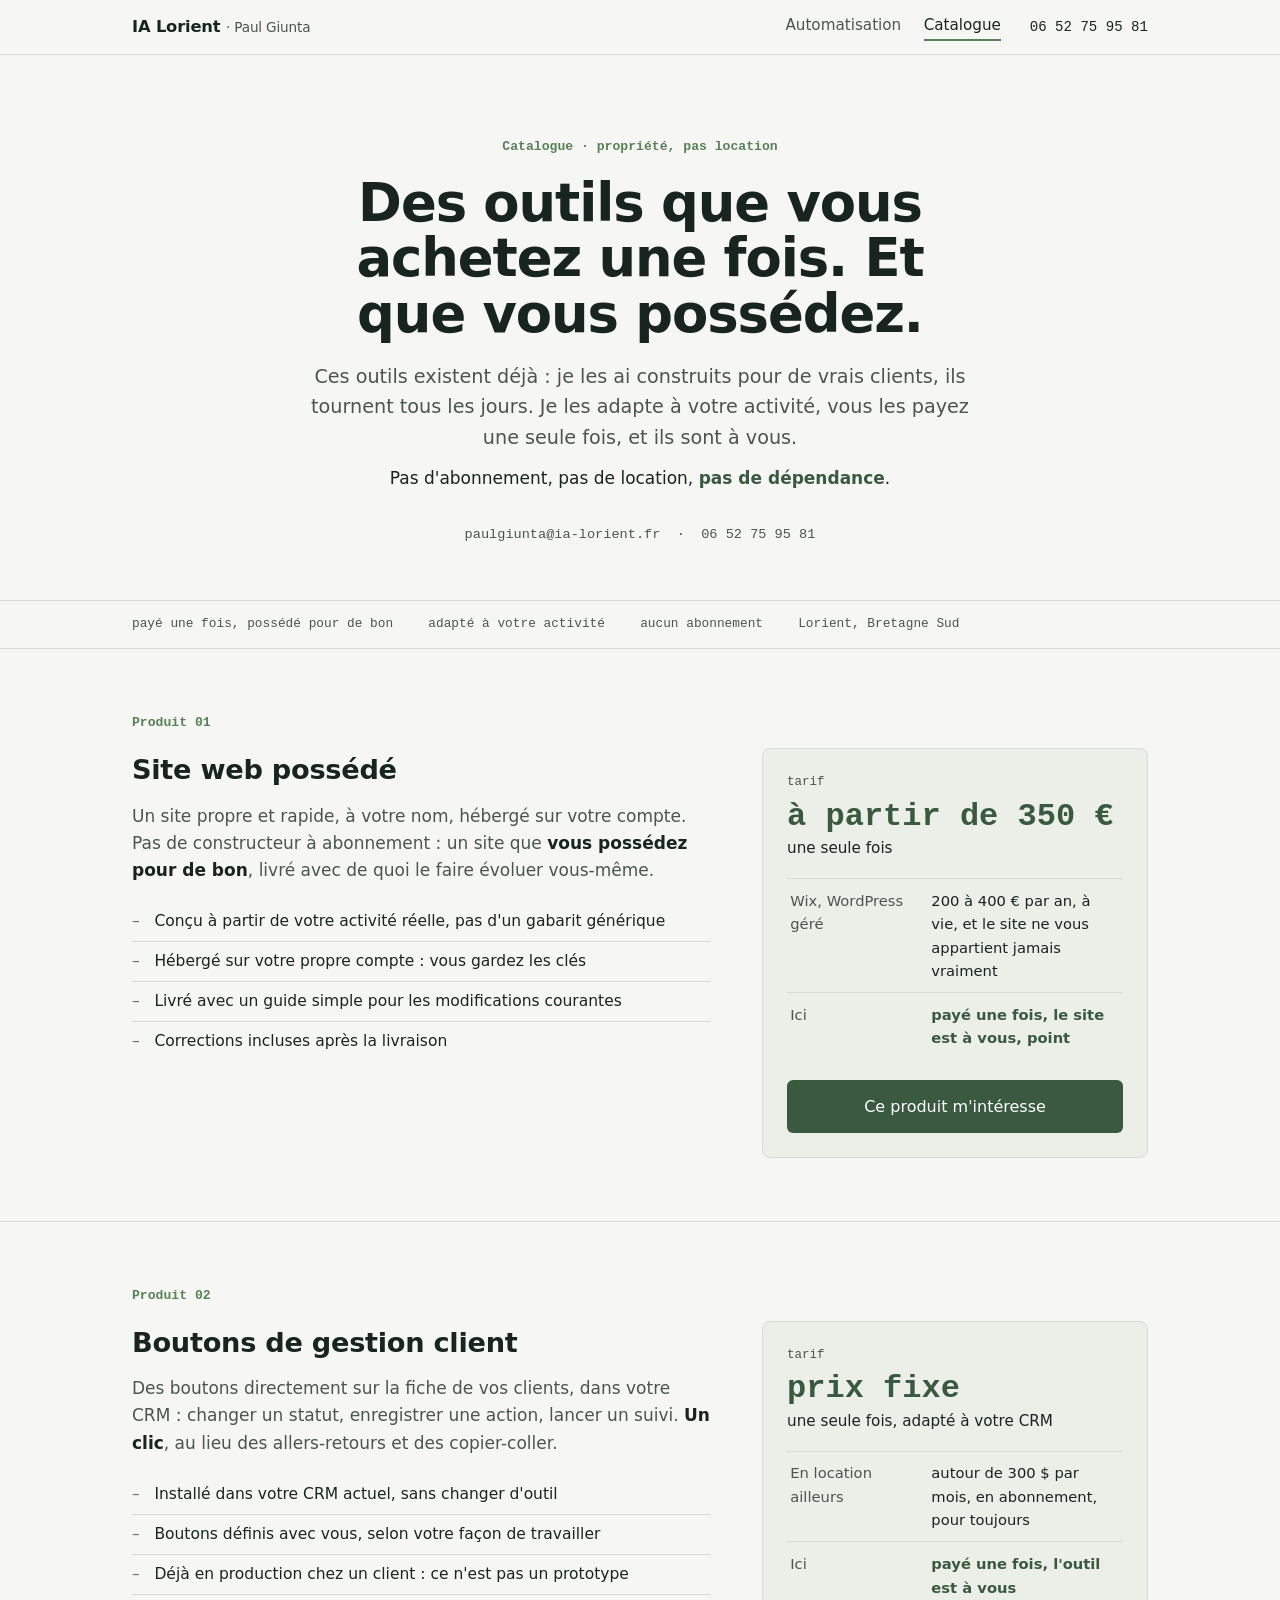
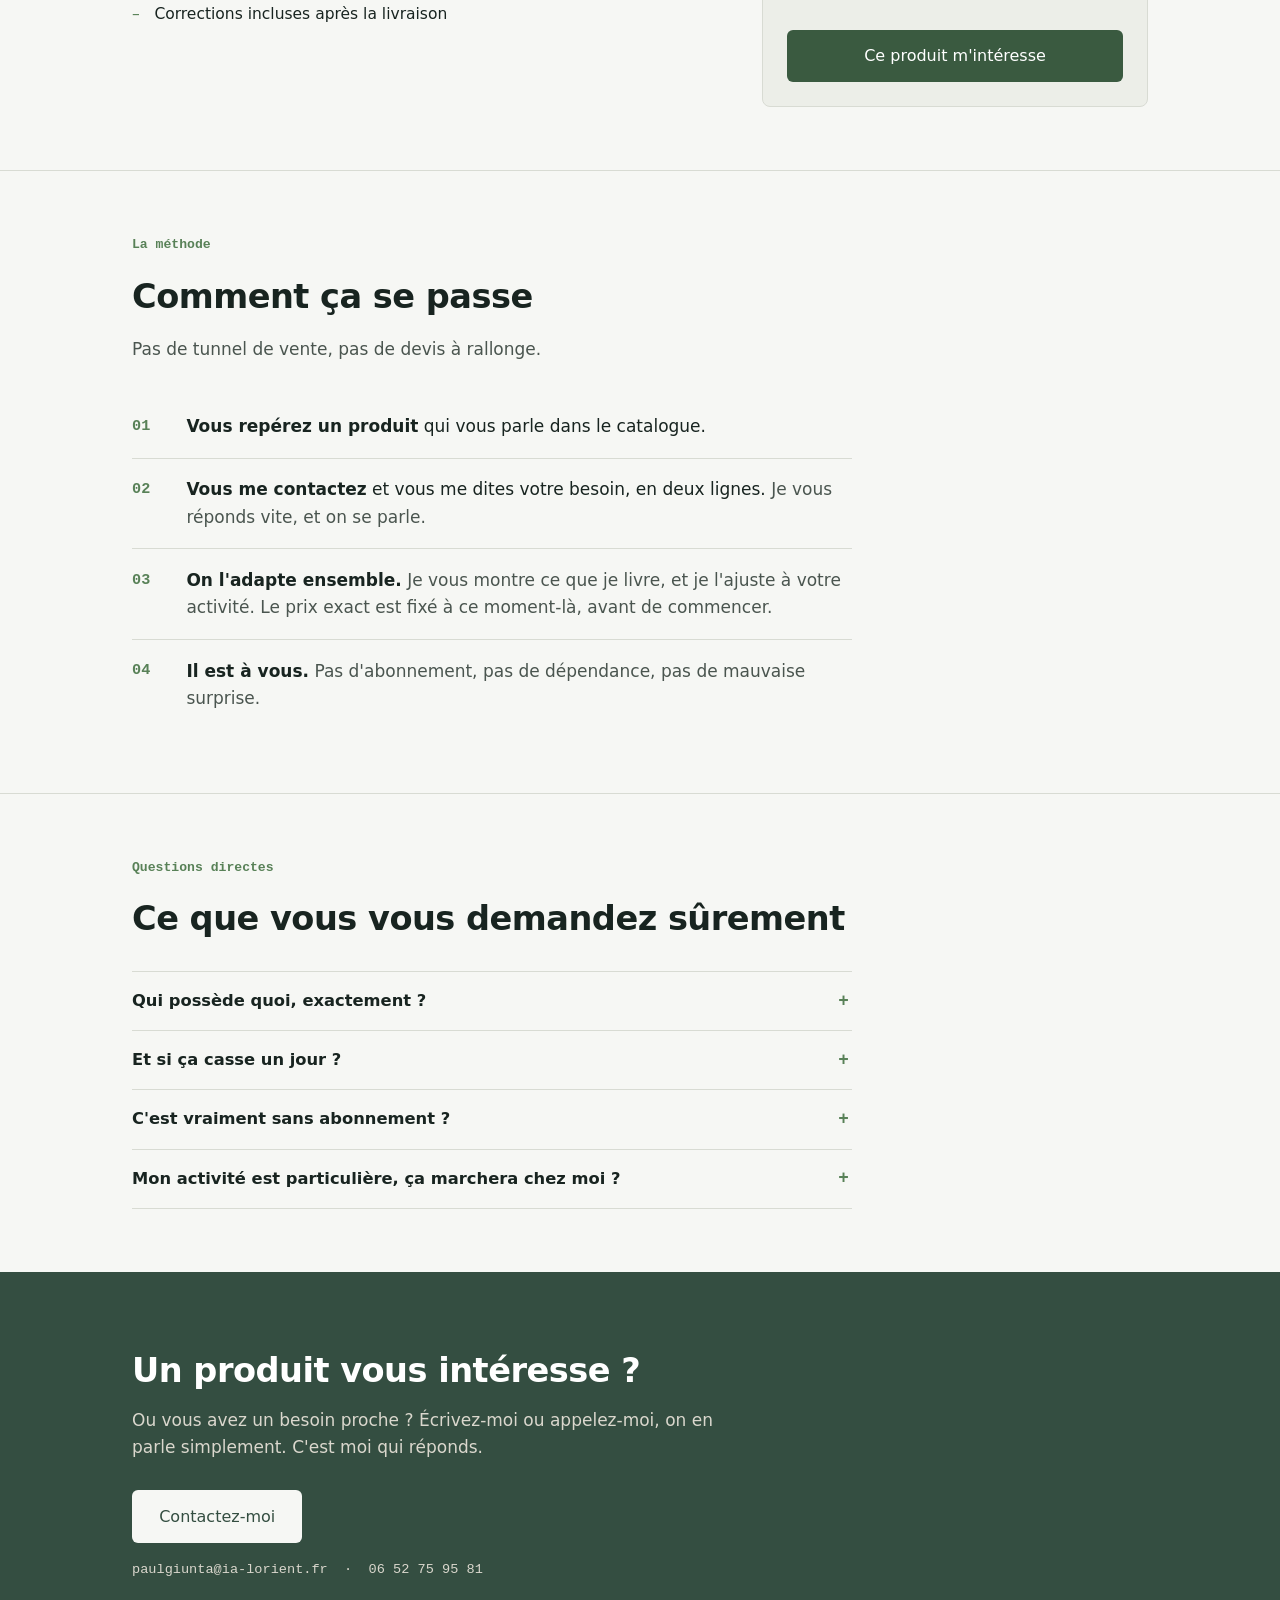
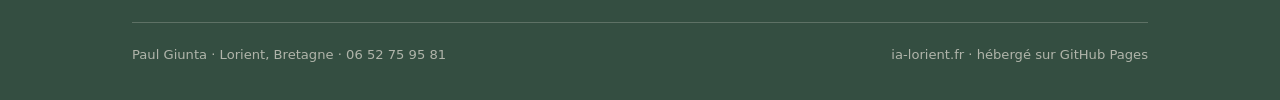
==== catalogue.html @ 6e147544 "SEO/AEO: schema FAQPage (2 pages) + Produits+prix (catalogue) + llms.txt refait (catalogue, cas clie" ====
<!DOCTYPE html>
<html lang="fr">
<head>
    <meta charset="UTF-8">
    <meta name="viewport" content="width=device-width, initial-scale=1.0">
    <title>Catalogue - IA Lorient | Des outils que vous possédez, sans abonnement</title>
    <meta name="description" content="Des outils déjà construits, que j'adapte à votre activité et que vous achetez une seule fois. Site web, boutons de gestion client. Aucun abonnement.">
    <link rel="canonical" href="https://ia-lorient.fr/catalogue.html">
    <meta property="og:title" content="Le catalogue : des outils que vous achetez une fois, et que vous possédez.">
    <meta property="og:description" content="Les logiciels qu'on vous loue au mois, je vous les vends en propriété. Construits, adaptés à votre activité, à vous pour de bon.">
    <meta property="og:type" content="website">
    <meta property="og:url" content="https://ia-lorient.fr/catalogue.html">
    <meta property="og:image" content="https://ia-lorient.fr/2_site_bg.png">
    <meta property="og:locale" content="fr_FR">
    <meta name="color-scheme" content="light">
    <meta name="darkreader-lock">
    <link rel="stylesheet" href="fonts/fonts.css">
    <style>
        :root {
            --paper: #f6f7f4;
            --panel: #eceee8;
            --ink: #182420;
            --muted: #4a554f;
            --line: #d8dbd3;
            --fern: #588157;
            --hunter: #3a5a40;
            --pine: #344e41;
            --paper-on-dark: #dad7cd;
        }
        * { margin: 0; padding: 0; box-sizing: border-box; }
        html { scroll-behavior: smooth; }
        body {
            font-family: 'Schibsted Grotesk', system-ui, sans-serif;
            background: var(--paper);
            color: var(--ink);
            line-height: 1.6;
            font-size: 17px;
        }
        a { color: var(--fern); text-underline-offset: 3px; }
        a:focus-visible, button:focus-visible, summary:focus-visible { outline: 2px solid var(--fern); outline-offset: 3px; }
        .mono { font-family: 'IBM Plex Mono', monospace; }
        .wrap { max-width: 1080px; margin: 0 auto; padding: 0 clamp(1.2rem, 4vw, 2rem); }

        /* ── Header ─────────────────────────── */
        header {
            position: sticky; top: 0; z-index: 100;
            background: rgba(246,247,244,0.92); backdrop-filter: blur(8px);
            border-bottom: 1px solid var(--line);
        }
        .head-in {
            max-width: 1080px; margin: 0 auto; padding: 0.8rem clamp(1.2rem, 4vw, 2rem);
            display: flex; align-items: center; justify-content: space-between; gap: 1rem; flex-wrap: wrap;
        }
        .brand { font-weight: 700; color: var(--ink); text-decoration: none; font-size: 1.02rem; letter-spacing: -0.01em; }
        .brand small { font-weight: 400; color: var(--muted); }
        .head-right { display: flex; align-items: center; gap: clamp(0.9rem, 2.5vw, 1.8rem); }
        .head-right nav { display: flex; gap: clamp(0.9rem, 2vw, 1.4rem); }
        .head-right nav a { color: var(--muted); text-decoration: none; font-size: 0.95rem; font-weight: 500; }
        .head-right nav a:hover { color: var(--ink); }
        .head-right nav a.active { color: var(--ink); border-bottom: 2px solid var(--fern); padding-bottom: 2px; }
        .head-tel { font-family: 'IBM Plex Mono', monospace; font-size: 0.88rem; color: var(--ink); text-decoration: none; }
        .head-tel:hover { color: var(--hunter); }
        @media (max-width: 640px) { .head-tel { display: none; } }

        /* ── Hero ───────────────────────────── */
        .hero { padding: clamp(3.5rem, 9vh, 6rem) 0 clamp(2.5rem, 6vh, 4rem); text-align: center; }
        .hero h1 { margin-left: auto; margin-right: auto; }
        .hero p.lead, .hero p.strong { margin-left: auto; margin-right: auto; }
        .kicker { font-family: 'IBM Plex Mono', monospace; font-size: 0.82rem; color: var(--fern); font-weight: 600; margin-bottom: 1.1rem; }
        h1 {
            font-size: clamp(2rem, 4.6vw, 3.3rem); font-weight: 700; line-height: 1.06;
            letter-spacing: -0.02em; max-width: 21ch; text-wrap: balance; margin-bottom: 1.2rem;
        }
        .hero p.lead { font-size: clamp(1.02rem, 1.6vw, 1.2rem); color: var(--muted); max-width: 56ch; margin-bottom: 0.7rem; }
        .hero p.strong { font-weight: 500; color: var(--ink); max-width: 56ch; margin-bottom: 2rem; }
        .hero p.strong b { color: var(--hunter); }

        .btn {
            display: inline-block; background: var(--hunter); color: #fff;
            padding: 0.85rem 1.7rem; border-radius: 6px; text-decoration: none;
            font-weight: 500; font-size: 1rem; transition: background 0.3s;
        }
        .btn:hover { background: var(--fern); }
        .btn-light { background: var(--paper); color: var(--pine); }
        .btn-light:hover { background: #fff; }
        .contact-line { margin-top: 1rem; font-family: 'IBM Plex Mono', monospace; font-size: 0.85rem; color: var(--muted); }
        .contact-line a { color: var(--muted); text-decoration: none; }
        .contact-line a:hover { color: var(--ink); }

        /* ── Ligne repères ──────────────────── */
        .marks { border-top: 1px solid var(--line); border-bottom: 1px solid var(--line); }
        .marks-in {
            max-width: 1080px; margin: 0 auto; padding: 0.85rem clamp(1.2rem, 4vw, 2rem);
            display: flex; flex-wrap: wrap; gap: 0.4rem 2.2rem;
            font-family: 'IBM Plex Mono', monospace; font-size: 0.8rem; color: var(--muted);
        }

        /* ── Sections produit ───────────────── */
        section { padding: clamp(2.8rem, 7vh, 4.5rem) 0; }
        section + section { border-top: 1px solid var(--line); }
        .sec-label { font-family: 'IBM Plex Mono', monospace; font-size: 0.82rem; color: var(--fern); font-weight: 600; margin-bottom: 0.9rem; }
        h2 { font-size: clamp(1.5rem, 3vw, 2.1rem); font-weight: 700; letter-spacing: -0.015em; margin-bottom: 0.8rem; text-wrap: balance; }
        .sec-lead { color: var(--muted); max-width: 60ch; margin-bottom: 2rem; }

        .prod { display: grid; grid-template-columns: minmax(0, 3fr) minmax(0, 2fr); gap: clamp(1.5rem, 4vw, 3.5rem); align-items: start; }
        @media (max-width: 780px) { .prod { grid-template-columns: 1fr; } }
        .prod h3 { font-size: clamp(1.3rem, 2.4vw, 1.7rem); font-weight: 700; letter-spacing: -0.01em; margin-bottom: 0.7rem; }
        .prod .desc { color: var(--muted); margin-bottom: 1.1rem; max-width: 58ch; }
        .prod .desc b { color: var(--ink); font-weight: 600; }
        .prod ul.incl { list-style: none; margin: 0 0 1.6rem; }
        .prod ul.incl li { padding: 0.45rem 0 0.45rem 1.4rem; position: relative; color: var(--ink); font-size: 0.97rem; border-top: 1px solid var(--line); }
        .prod ul.incl li:first-child { border-top: 0; }
        .prod ul.incl li::before { content: "–"; position: absolute; left: 0; color: var(--fern); }

        .pricebox { background: var(--panel); border: 1px solid var(--line); border-radius: 8px; padding: 1.5rem; }
        .pricebox .plabel { font-family: 'IBM Plex Mono', monospace; font-size: 0.78rem; color: var(--muted); margin-bottom: 0.3rem; }
        .pricebox .price { font-family: 'IBM Plex Mono', monospace; font-size: clamp(1.5rem, 3vw, 2rem); font-weight: 600; color: var(--hunter); line-height: 1.2; }
        .pricebox .ponce { font-size: 0.95rem; color: var(--ink); font-weight: 500; margin-bottom: 1.1rem; }
        table.compare { width: 100%; border-collapse: collapse; font-size: 0.92rem; margin-bottom: 1.3rem; }
        table.compare td { padding: 0.6rem 0.2rem; border-top: 1px solid var(--line); vertical-align: top; }
        table.compare td:first-child { color: var(--muted); width: 42%; padding-right: 0.8rem; }
        table.compare td:last-child { color: var(--ink); }
        table.compare tr.win td:last-child { font-weight: 600; color: var(--hunter); }
        .pricebox .btn { width: 100%; text-align: center; }

        /* ── Étapes ─────────────────────────── */
        ol.steps { list-style: none; counter-reset: st; max-width: 720px; }
        ol.steps li { counter-increment: st; padding: 1.1rem 0 1.1rem 3.4rem; position: relative; border-top: 1px solid var(--line); }
        ol.steps li:first-child { border-top: 0; }
        ol.steps li::before {
            content: "0" counter(st); position: absolute; left: 0; top: 1.15rem;
            font-family: 'IBM Plex Mono', monospace; font-size: 0.95rem; font-weight: 600; color: var(--fern);
        }
        ol.steps li b { font-weight: 600; }
        ol.steps li span { color: var(--muted); }

        /* ── FAQ ────────────────────────────── */
        .faq { max-width: 720px; }
        details { border-top: 1px solid var(--line); }
        details:last-child { border-bottom: 1px solid var(--line); }
        summary { cursor: pointer; padding: 1rem 0; font-weight: 600; font-size: 1.02rem; list-style: none; position: relative; padding-right: 2rem; }
        summary::-webkit-details-marker { display: none; }
        summary::after { content: "+"; position: absolute; right: 0.2rem; top: 0.9rem; font-family: 'IBM Plex Mono', monospace; color: var(--fern); font-size: 1.1rem; }
        details[open] summary::after { content: "–"; }
        details .a { padding: 0 0 1.2rem; color: var(--muted); max-width: 62ch; }

        /* ── Bloc final sombre ──────────────── */
        .final { background: var(--pine); color: var(--paper-on-dark); }
        .final-in { max-width: 1080px; margin: 0 auto; padding: clamp(3rem, 8vh, 5rem) clamp(1.2rem, 4vw, 2rem) 2.2rem; }
        .final h2 { color: #fff; margin-bottom: 0.6rem; }
        .final p { max-width: 56ch; margin-bottom: 1.8rem; color: var(--paper-on-dark); }
        .final .contact-line { color: var(--paper-on-dark); }
        .final .contact-line a { color: var(--paper-on-dark); }
        .final .contact-line a:hover { color: #fff; }
        .foot {
            border-top: 1px solid rgba(218,215,205,0.25); margin-top: 2.6rem; padding-top: 1.3rem;
            display: flex; justify-content: space-between; flex-wrap: wrap; gap: 0.5rem;
            font-size: 0.82rem; color: rgba(218,215,205,0.75);
        }
        .foot a { color: rgba(218,215,205,0.75); text-decoration: none; }
        .foot a:hover { color: #fff; }

        /* ── Modal contact ──────────────────── */
        .modal-overlay { position: fixed; inset: 0; background: rgba(24,36,32,0.55); backdrop-filter: blur(3px); display: none; align-items: center; justify-content: center; padding: 1.5rem; z-index: 500; }
        .modal-overlay.open { display: flex; }
        .modal { background: var(--paper); border: 1px solid var(--line); border-radius: 12px; max-width: 460px; width: 100%; padding: clamp(1.6rem, 4vw, 2.3rem); box-shadow: 0 24px 70px rgba(24,36,32,0.28); position: relative; }
        .modal h3 { font-size: 1.35rem; font-weight: 700; letter-spacing: -0.01em; margin-bottom: 0.6rem; padding-right: 1.5rem; }
        .modal .m-intro { color: var(--muted); font-size: 0.97rem; margin-bottom: 1.4rem; }
        .modal .contact-block { background: var(--panel); border: 1px solid var(--line); border-radius: 8px; padding: 0.4rem 1.1rem; margin-bottom: 1.2rem; }
        .modal .cb-row { display: flex; align-items: center; justify-content: space-between; gap: 0.8rem; padding: 0.85rem 0; }
        .modal .cb-row + .cb-row { border-top: 1px solid var(--line); }
        .modal .cb-label { font-family: 'IBM Plex Mono', monospace; font-size: 0.7rem; color: var(--muted); text-transform: uppercase; letter-spacing: 0.04em; margin-bottom: 0.15rem; }
        .modal .cb-val { font-family: 'IBM Plex Mono', monospace; font-size: 0.95rem; color: var(--ink); font-weight: 600; }
        .modal .copy-btn { flex-shrink: 0; background: transparent; border: 1px solid var(--line); color: var(--hunter); border-radius: 6px; padding: 0.45rem 0.9rem; font-size: 0.85rem; font-weight: 600; cursor: pointer; text-decoration: none; transition: all 0.2s; font-family: inherit; }
        .modal .copy-btn:hover { background: var(--panel); border-color: var(--fern); }
        .modal .copy-btn.done { background: var(--fern); color: #fff; border-color: var(--fern); }
        .modal .m-open { display: block; width: 100%; text-align: center; }
        .modal .m-note { font-size: 0.83rem; color: var(--muted); margin-top: 1.1rem; line-height: 1.55; }
        .modal .m-close { position: absolute; top: 0.9rem; right: 1rem; background: transparent; border: 0; font-size: 1.6rem; line-height: 1; color: var(--muted); cursor: pointer; padding: 0.2rem 0.4rem; }
        .modal .m-close:hover { color: var(--ink); }
        @media (prefers-reduced-motion: no-preference) { .modal-overlay.open .modal { animation: modal-in 0.22s ease; } }
        @keyframes modal-in { from { opacity: 0; transform: translateY(12px); } to { opacity: 1; transform: none; } }
    </style>
    <script type="application/ld+json">
{
    "@context": "https://schema.org",
    "@type": "FAQPage",
    "mainEntity": [
        {
            "@type": "Question",
            "name": "Qui possède quoi, exactement ?",
            "acceptedAnswer": {
                "@type": "Answer",
                "text": "Vous. Le site ou l'outil est installé sur vos comptes, à votre nom. Si on arrête de travailler ensemble demain, tout continue de fonctionner et tout reste chez vous."
            }
        },
        {
            "@type": "Question",
            "name": "Et si ça casse un jour ?",
            "acceptedAnswer": {
                "@type": "Answer",
                "text": "Les corrections de ce que j'ai livré sont incluses : si quelque chose ne marche pas comme convenu, je le répare, sans facturer. Les petites retouches courantes sont comprises aussi. Seules les évolutions importantes font l'objet d'un devis, annoncé avant, jamais après."
            }
        },
        {
            "@type": "Question",
            "name": "C'est vraiment sans abonnement ?",
            "acceptedAnswer": {
                "@type": "Answer",
                "text": "Oui. Vous me payez une fois, pour le travail. Il peut rester des coûts d'hébergement à votre nom selon votre cas (souvent zéro ou quelques euros par mois, chez l'hébergeur, pas chez moi). Je vous dis lesquels avant de commencer, noir sur blanc."
            }
        },
        {
            "@type": "Question",
            "name": "Mon activité est particulière, ça marchera chez moi ?",
            "acceptedAnswer": {
                "@type": "Answer",
                "text": "C'est le principe du catalogue : la base existe et fonctionne déjà, et je l'adapte à votre façon de travailler. Si votre besoin est trop éloigné de ce que je sais bien faire, je vous le dis franchement au premier échange."
            }
        }
    ]
}
    </script>
    <script type="application/ld+json">
{
    "@context": "https://schema.org",
    "@type": "ItemList",
    "itemListElement": [
        {
            "@type": "Product",
            "position": 1,
            "name": "Site web possédé",
            "description": "Un site web propre et rapide, à votre nom, hébergé sur votre compte, sans abonnement. Vous le possédez pour de bon.",
            "brand": {
                "@type": "Brand",
                "name": "IA Lorient"
            },
            "offers": {
                "@type": "Offer",
                "priceCurrency": "EUR",
                "price": "350",
                "priceSpecification": {
                    "@type": "PriceSpecification",
                    "priceCurrency": "EUR",
                    "minPrice": "350",
                    "valueAddedTaxIncluded": false
                },
                "availability": "https://schema.org/InStock",
                "seller": {
                    "@type": "Person",
                    "name": "Paul Giunta"
                }
            }
        },
        {
            "@type": "Product",
            "position": 2,
            "name": "Boutons de gestion client",
            "description": "Des boutons sur la fiche de vos clients dans votre CRM pour changer un statut, enregistrer une action ou lancer un suivi en un clic. Payé une fois, adapté à votre CRM, sans abonnement.",
            "brand": {
                "@type": "Brand",
                "name": "IA Lorient"
            },
            "offers": {
                "@type": "Offer",
                "priceCurrency": "EUR",
                "availability": "https://schema.org/InStock",
                "seller": {
                    "@type": "Person",
                    "name": "Paul Giunta"
                }
            }
        }
    ]
}
    </script>
</head>
<body>

<header>
    <div class="head-in">
        <a class="brand" href="/">IA Lorient <small>· Paul Giunta</small></a>
        <div class="head-right">
            <nav>
                <a href="/">Automatisation</a>
                <a href="/catalogue.html" class="active">Catalogue</a>
            </nav>
            <a class="head-tel" href="tel:+33652759581">06 52 75 95 81</a>
        </div>
    </div>
</header>

<div class="hero wrap">
    <p class="kicker">Catalogue · propriété, pas location</p>
    <h1>Des outils que vous achetez une fois. Et que vous possédez.</h1>
    <p class="lead">Ces outils existent déjà&nbsp;: je les ai construits pour de vrais clients, ils tournent tous les jours. Je les adapte à votre activité, vous les payez une seule fois, et ils sont à vous.</p>
    <p class="strong">Pas d'abonnement, pas de location, <b>pas de dépendance</b>.</p>
    <p class="contact-line"><a href="mailto:paulgiunta@ia-lorient.fr">paulgiunta@ia-lorient.fr</a> &nbsp;·&nbsp; <a href="tel:+33652759581">06 52 75 95 81</a></p>
</div>

<div class="marks">
    <div class="marks-in">
        <span>payé une fois, possédé pour de bon</span>
        <span>adapté à votre activité</span>
        <span>aucun abonnement</span>
        <span>Lorient, Bretagne Sud</span>
    </div>
</div>

<section id="site-web">
    <div class="wrap">
        <p class="sec-label">Produit 01</p>
        <div class="prod">
            <div>
                <h3>Site web possédé</h3>
                <p class="desc">Un site propre et rapide, à votre nom, hébergé sur votre compte. Pas de constructeur à abonnement&nbsp;: un site que <b>vous possédez pour de bon</b>, livré avec de quoi le faire évoluer vous-même.</p>
                <ul class="incl">
                    <li>Conçu à partir de votre activité réelle, pas d'un gabarit générique</li>
                    <li>Hébergé sur votre propre compte&nbsp;: vous gardez les clés</li>
                    <li>Livré avec un guide simple pour les modifications courantes</li>
                    <li>Corrections incluses après la livraison</li>
                </ul>
            </div>
            <div class="pricebox">
                <p class="plabel">tarif</p>
                <p class="price">à partir de 350&nbsp;&euro;</p>
                <p class="ponce">une seule fois</p>
                <table class="compare">
                    <tr><td>Wix, WordPress géré</td><td>200 à 400&nbsp;&euro; par an, à vie, et le site ne vous appartient jamais vraiment</td></tr>
                    <tr class="win"><td>Ici</td><td>payé une fois, le site est à vous, point</td></tr>
                </table>
                <a class="btn js-contact" data-product="Site web possédé" href="mailto:paulgiunta@ia-lorient.fr?subject=Produit%20%3A%20Site%20web%20poss%C3%A9d%C3%A9&amp;body=Bonjour%20Paul%2C%0D%0A%0D%0AMon%20activit%C3%A9%20%3A%20%0D%0AMon%20site%20actuel%20(si%20j'en%20ai%20un)%20%3A%20%0D%0AMon%20t%C3%A9l%C3%A9phone%20%3A%20">Ce produit m'intéresse</a>
            </div>
        </div>
    </div>
</section>

<section id="boutons-crm">
    <div class="wrap">
        <p class="sec-label">Produit 02</p>
        <div class="prod">
            <div>
                <h3>Boutons de gestion client</h3>
                <p class="desc">Des boutons directement sur la fiche de vos clients, dans votre CRM&nbsp;: changer un statut, enregistrer une action, lancer un suivi. <b>Un clic</b>, au lieu des allers-retours et des copier-coller.</p>
                <ul class="incl">
                    <li>Installé dans votre CRM actuel, sans changer d'outil</li>
                    <li>Boutons définis avec vous, selon votre façon de travailler</li>
                    <li>Déjà en production chez un client&nbsp;: ce n'est pas un prototype</li>
                    <li>Corrections incluses après la livraison</li>
                </ul>
            </div>
            <div class="pricebox">
                <p class="plabel">tarif</p>
                <p class="price">prix fixe</p>
                <p class="ponce">une seule fois, adapté à votre CRM</p>
                <table class="compare">
                    <tr><td>En location ailleurs</td><td>autour de 300&nbsp;$ par mois, en abonnement, pour toujours</td></tr>
                    <tr class="win"><td>Ici</td><td>payé une fois, l'outil est à vous</td></tr>
                </table>
                <a class="btn js-contact" data-product="Boutons de gestion client" href="mailto:paulgiunta@ia-lorient.fr?subject=Produit%20%3A%20Boutons%20de%20gestion%20client&amp;body=Bonjour%20Paul%2C%0D%0A%0D%0AMon%20CRM%20%3A%20%0D%0ACe%20que%20je%20voudrais%20g%C3%A9rer%20en%20un%20clic%20%3A%20%0D%0AMon%20t%C3%A9l%C3%A9phone%20%3A%20">Ce produit m'intéresse</a>
            </div>
        </div>
    </div>
</section>

<section>
    <div class="wrap">
        <p class="sec-label">La méthode</p>
        <h2>Comment ça se passe</h2>
        <p class="sec-lead">Pas de tunnel de vente, pas de devis à rallonge.</p>
        <ol class="steps">
            <li><b>Vous repérez un produit</b> qui vous parle dans le catalogue.</li>
            <li><b>Vous me contactez</b> et vous me dites votre besoin, en deux lignes. <span>Je vous réponds vite, et on se parle.</span></li>
            <li><b>On l'adapte ensemble.</b> <span>Je vous montre ce que je livre, et je l'ajuste à votre activité. Le prix exact est fixé à ce moment-là, avant de commencer.</span></li>
            <li><b>Il est à vous.</b> <span>Pas d'abonnement, pas de dépendance, pas de mauvaise surprise.</span></li>
        </ol>
    </div>
</section>

<section>
    <div class="wrap">
        <p class="sec-label">Questions directes</p>
        <h2>Ce que vous vous demandez sûrement</h2>
        <div class="faq" style="margin-top: 1.6rem;">
            <details>
                <summary>Qui possède quoi, exactement&nbsp;?</summary>
                <div class="a">Vous. Le site ou l'outil est installé sur vos comptes, à votre nom. Si on arrête de travailler ensemble demain, tout continue de fonctionner et tout reste chez vous.</div>
            </details>
            <details>
                <summary>Et si ça casse un jour&nbsp;?</summary>
                <div class="a">Les corrections de ce que j'ai livré sont incluses&nbsp;: si quelque chose ne marche pas comme convenu, je le répare, sans facturer. Les petites retouches courantes sont comprises aussi. Seules les évolutions importantes font l'objet d'un devis, annoncé avant, jamais après.</div>
            </details>
            <details>
                <summary>C'est vraiment sans abonnement&nbsp;?</summary>
                <div class="a">Oui. Vous me payez une fois, pour le travail. Il peut rester des coûts d'hébergement à votre nom selon votre cas (souvent zéro ou quelques euros par mois, chez l'hébergeur, pas chez moi). Je vous dis lesquels avant de commencer, noir sur blanc.</div>
            </details>
            <details>
                <summary>Mon activité est particulière, ça marchera chez moi&nbsp;?</summary>
                <div class="a">C'est le principe du catalogue&nbsp;: la base existe et fonctionne déjà, et je l'adapte à votre façon de travailler. Si votre besoin est trop éloigné de ce que je sais bien faire, je vous le dis franchement au premier échange.</div>
            </details>
        </div>
    </div>
</section>

<div class="final">
    <div class="final-in">
        <h2>Un produit vous intéresse&nbsp;?</h2>
        <p>Ou vous avez un besoin proche&nbsp;? Écrivez-moi ou appelez-moi, on en parle simplement. C'est moi qui réponds.</p>
        <a class="btn btn-light js-contact" href="mailto:paulgiunta@ia-lorient.fr?subject=Catalogue">Contactez-moi</a>
        <p class="contact-line"><a href="mailto:paulgiunta@ia-lorient.fr">paulgiunta@ia-lorient.fr</a> &nbsp;·&nbsp; <a href="tel:+33652759581">06 52 75 95 81</a></p>
        <div class="foot">
            <span>Paul Giunta · Lorient, Bretagne · <a href="tel:+33652759581">06 52 75 95 81</a></span>
            <span><a href="/">ia-lorient.fr</a> · hébergé sur GitHub Pages</span>
        </div>
    </div>
</div>


<div class="modal-overlay" id="contact-modal" role="dialog" aria-modal="true" aria-labelledby="cm-title">
  <div class="modal">
    <button class="m-close" id="cm-close" aria-label="Fermer">&times;</button>
    <h3 id="cm-title">Vous voulez me contacter</h3>
    <p class="m-intro" id="cm-intro">Écrivez-moi ou appelez-moi, je réponds vite. C'est moi qui réponds, pas un standard.</p>
    <div class="contact-block">
      <div class="cb-row">
        <div><div class="cb-label">e-mail</div><div class="cb-val" id="cm-email">paulgiunta@ia-lorient.fr</div></div>
        <button class="copy-btn" id="cm-copy" type="button">Copier</button>
      </div>
      <div class="cb-row">
        <div><div class="cb-label">téléphone</div><div class="cb-val">06&nbsp;52&nbsp;75&nbsp;95&nbsp;81</div></div>
        <a class="copy-btn" href="tel:+33652759581">Appeler</a>
      </div>
    </div>
    <a class="btn m-open" id="cm-open" href="mailto:paulgiunta@ia-lorient.fr">Ouvrir mon logiciel de mail</a>
    <p class="m-note">Si rien ne s'ouvre en cliquant, pas d'inquiétude&nbsp;: votre ordinateur n'a peut-être pas de logiciel de mail configuré. Copiez mon adresse ci-dessus et écrivez-moi depuis votre messagerie habituelle (Gmail, Outlook, etc.).</p>
  </div>
</div>
<script>
(function () {
  var email = 'paulgiunta@ia-lorient.fr';
  var overlay = document.getElementById('contact-modal');
  if (!overlay) return;
  var title = document.getElementById('cm-title');
  var intro = document.getElementById('cm-intro');
  var openBtn = document.getElementById('cm-open');
  var copyBtn = document.getElementById('cm-copy');
  var closeBtn = document.getElementById('cm-close');
  var lastFocus = null;

  function openModal(product, mailto) {
    lastFocus = document.activeElement;
    if (product) {
      title.textContent = 'Intéressé par : ' + product;
      intro.textContent = 'Pour lancer votre projet, écrivez-moi ou appelez-moi. Je réponds vite, et c\'est moi directement.';
    } else {
      title.textContent = 'Vous voulez me contacter';
      intro.textContent = 'Écrivez-moi ou appelez-moi, je réponds vite. C\'est moi qui réponds, pas un standard.';
    }
    openBtn.setAttribute('href', mailto || ('mailto:' + email));
    copyBtn.textContent = 'Copier';
    copyBtn.classList.remove('done');
    overlay.classList.add('open');
    closeBtn.focus();
  }
  function closeModal() {
    overlay.classList.remove('open');
    if (lastFocus) lastFocus.focus();
  }

  document.querySelectorAll('.js-contact').forEach(function (a) {
    a.addEventListener('click', function (e) {
      e.preventDefault();
      openModal(a.getAttribute('data-product'), a.getAttribute('href'));
    });
  });
  closeBtn.addEventListener('click', closeModal);
  overlay.addEventListener('click', function (e) { if (e.target === overlay) closeModal(); });
  document.addEventListener('keydown', function (e) { if (e.key === 'Escape' && overlay.classList.contains('open')) closeModal(); });

  copyBtn.addEventListener('click', function () {
    function ok() { copyBtn.textContent = 'Copié !'; copyBtn.classList.add('done'); }
    if (navigator.clipboard && navigator.clipboard.writeText) {
      navigator.clipboard.writeText(email).then(ok, function () { fallback(); });
    } else { fallback(); }
    function fallback() {
      var t = document.createElement('textarea'); t.value = email; document.body.appendChild(t); t.select();
      try { document.execCommand('copy'); ok(); } catch (err) {}
      document.body.removeChild(t);
    }
  });
})();
</script>

</body>
</html>
---- fonts/fonts.css ----
@font-face {
  font-family: 'Schibsted Grotesk';
  font-style: normal;
  font-weight: 400;
  font-display: swap;
  src: url('fonts/schibstedgrotesk-400-latin-ext.woff2') format('woff2');
  unicode-range: U+0100-02BA, U+02BD-02C5, U+02C7-02CC, U+02CE-02D7, U+02DD-02FF, U+0304, U+0308, U+0329, U+1D00-1DBF, U+1E00-1E9F, U+1EF2-1EFF, U+2020, U+20A0-20AB, U+20AD-20C0, U+2113, U+2C60-2C7F, U+A720-A7FF;
}
@font-face {
  font-family: 'Schibsted Grotesk';
  font-style: normal;
  font-weight: 400;
  font-display: swap;
  src: url('fonts/schibstedgrotesk-400-latin.woff2') format('woff2');
  unicode-range: U+0000-00FF, U+0131, U+0152-0153, U+02BB-02BC, U+02C6, U+02DA, U+02DC, U+0304, U+0308, U+0329, U+2000-206F, U+20AC, U+2122, U+2191, U+2193, U+2212, U+2215, U+FEFF, U+FFFD;
}
@font-face {
  font-family: 'Schibsted Grotesk';
  font-style: normal;
  font-weight: 500;
  font-display: swap;
  src: url('fonts/schibstedgrotesk-500-latin-ext.woff2') format('woff2');
  unicode-range: U+0100-02BA, U+02BD-02C5, U+02C7-02CC, U+02CE-02D7, U+02DD-02FF, U+0304, U+0308, U+0329, U+1D00-1DBF, U+1E00-1E9F, U+1EF2-1EFF, U+2020, U+20A0-20AB, U+20AD-20C0, U+2113, U+2C60-2C7F, U+A720-A7FF;
}
@font-face {
  font-family: 'Schibsted Grotesk';
  font-style: normal;
  font-weight: 500;
  font-display: swap;
  src: url('fonts/schibstedgrotesk-500-latin.woff2') format('woff2');
  unicode-range: U+0000-00FF, U+0131, U+0152-0153, U+02BB-02BC, U+02C6, U+02DA, U+02DC, U+0304, U+0308, U+0329, U+2000-206F, U+20AC, U+2122, U+2191, U+2193, U+2212, U+2215, U+FEFF, U+FFFD;
}
@font-face {
  font-family: 'Schibsted Grotesk';
  font-style: normal;
  font-weight: 700;
  font-display: swap;
  src: url('fonts/schibstedgrotesk-700-latin-ext.woff2') format('woff2');
  unicode-range: U+0100-02BA, U+02BD-02C5, U+02C7-02CC, U+02CE-02D7, U+02DD-02FF, U+0304, U+0308, U+0329, U+1D00-1DBF, U+1E00-1E9F, U+1EF2-1EFF, U+2020, U+20A0-20AB, U+20AD-20C0, U+2113, U+2C60-2C7F, U+A720-A7FF;
}
@font-face {
  font-family: 'Schibsted Grotesk';
  font-style: normal;
  font-weight: 700;
  font-display: swap;
  src: url('fonts/schibstedgrotesk-700-latin.woff2') format('woff2');
  unicode-range: U+0000-00FF, U+0131, U+0152-0153, U+02BB-02BC, U+02C6, U+02DA, U+02DC, U+0304, U+0308, U+0329, U+2000-206F, U+20AC, U+2122, U+2191, U+2193, U+2212, U+2215, U+FEFF, U+FFFD;
}
@font-face {
  font-family: 'IBM Plex Mono';
  font-style: normal;
  font-weight: 400;
  font-display: swap;
  src: url('fonts/ibmplexmono-400-latin-ext.woff2') format('woff2');
  unicode-range: U+0100-02BA, U+02BD-02C5, U+02C7-02CC, U+02CE-02D7, U+02DD-02FF, U+0304, U+0308, U+0329, U+1D00-1DBF, U+1E00-1E9F, U+1EF2-1EFF, U+2020, U+20A0-20AB, U+20AD-20C0, U+2113, U+2C60-2C7F, U+A720-A7FF;
}
@font-face {
  font-family: 'IBM Plex Mono';
  font-style: normal;
  font-weight: 400;
  font-display: swap;
  src: url('fonts/ibmplexmono-400-latin.woff2') format('woff2');
  unicode-range: U+0000-00FF, U+0131, U+0152-0153, U+02BB-02BC, U+02C6, U+02DA, U+02DC, U+0304, U+0308, U+0329, U+2000-206F, U+20AC, U+2122, U+2191, U+2193, U+2212, U+2215, U+FEFF, U+FFFD;
}
@font-face {
  font-family: 'IBM Plex Mono';
  font-style: normal;
  font-weight: 600;
  font-display: swap;
  src: url('fonts/ibmplexmono-600-latin-ext.woff2') format('woff2');
  unicode-range: U+0100-02BA, U+02BD-02C5, U+02C7-02CC, U+02CE-02D7, U+02DD-02FF, U+0304, U+0308, U+0329, U+1D00-1DBF, U+1E00-1E9F, U+1EF2-1EFF, U+2020, U+20A0-20AB, U+20AD-20C0, U+2113, U+2C60-2C7F, U+A720-A7FF;
}
@font-face {
  font-family: 'IBM Plex Mono';
  font-style: normal;
  font-weight: 600;
  font-display: swap;
  src: url('fonts/ibmplexmono-600-latin.woff2') format('woff2');
  unicode-range: U+0000-00FF, U+0131, U+0152-0153, U+02BB-02BC, U+02C6, U+02DA, U+02DC, U+0304, U+0308, U+0329, U+2000-206F, U+20AC, U+2122, U+2191, U+2193, U+2212, U+2215, U+FEFF, U+FFFD;
}
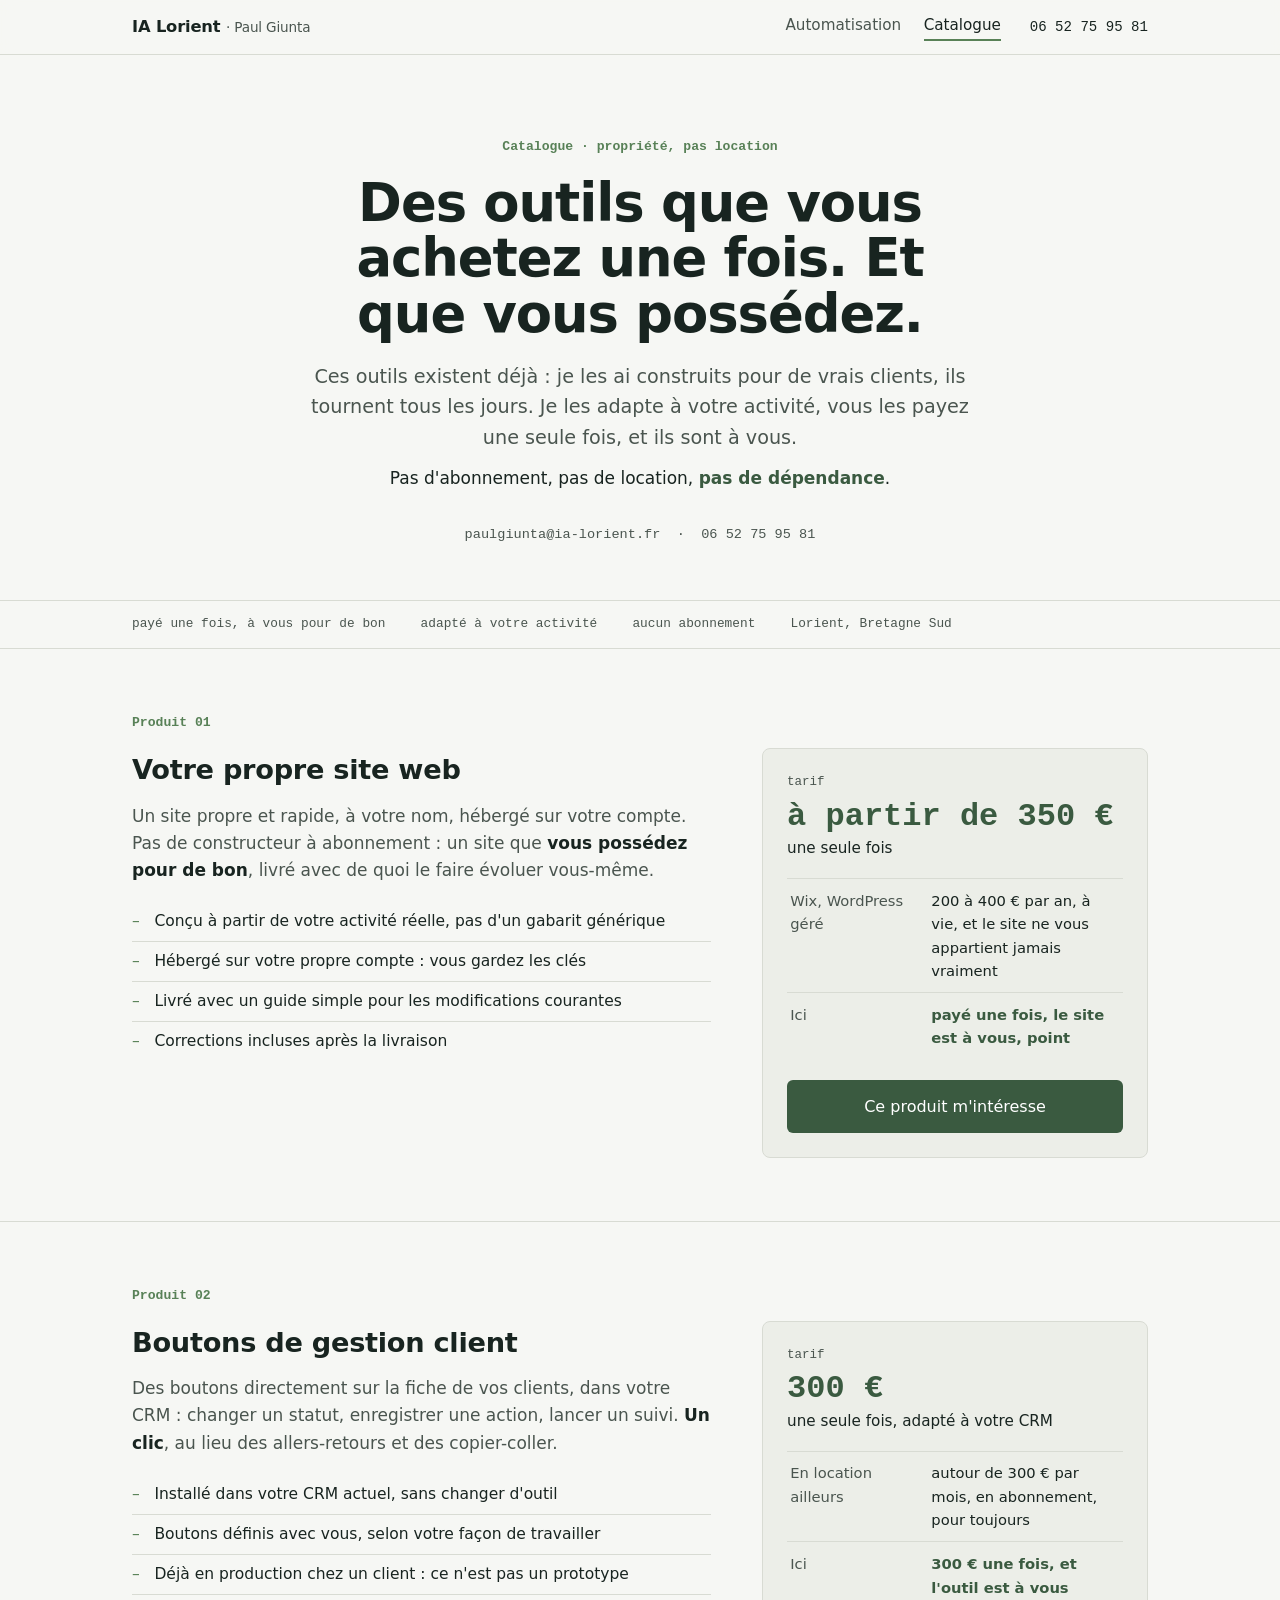
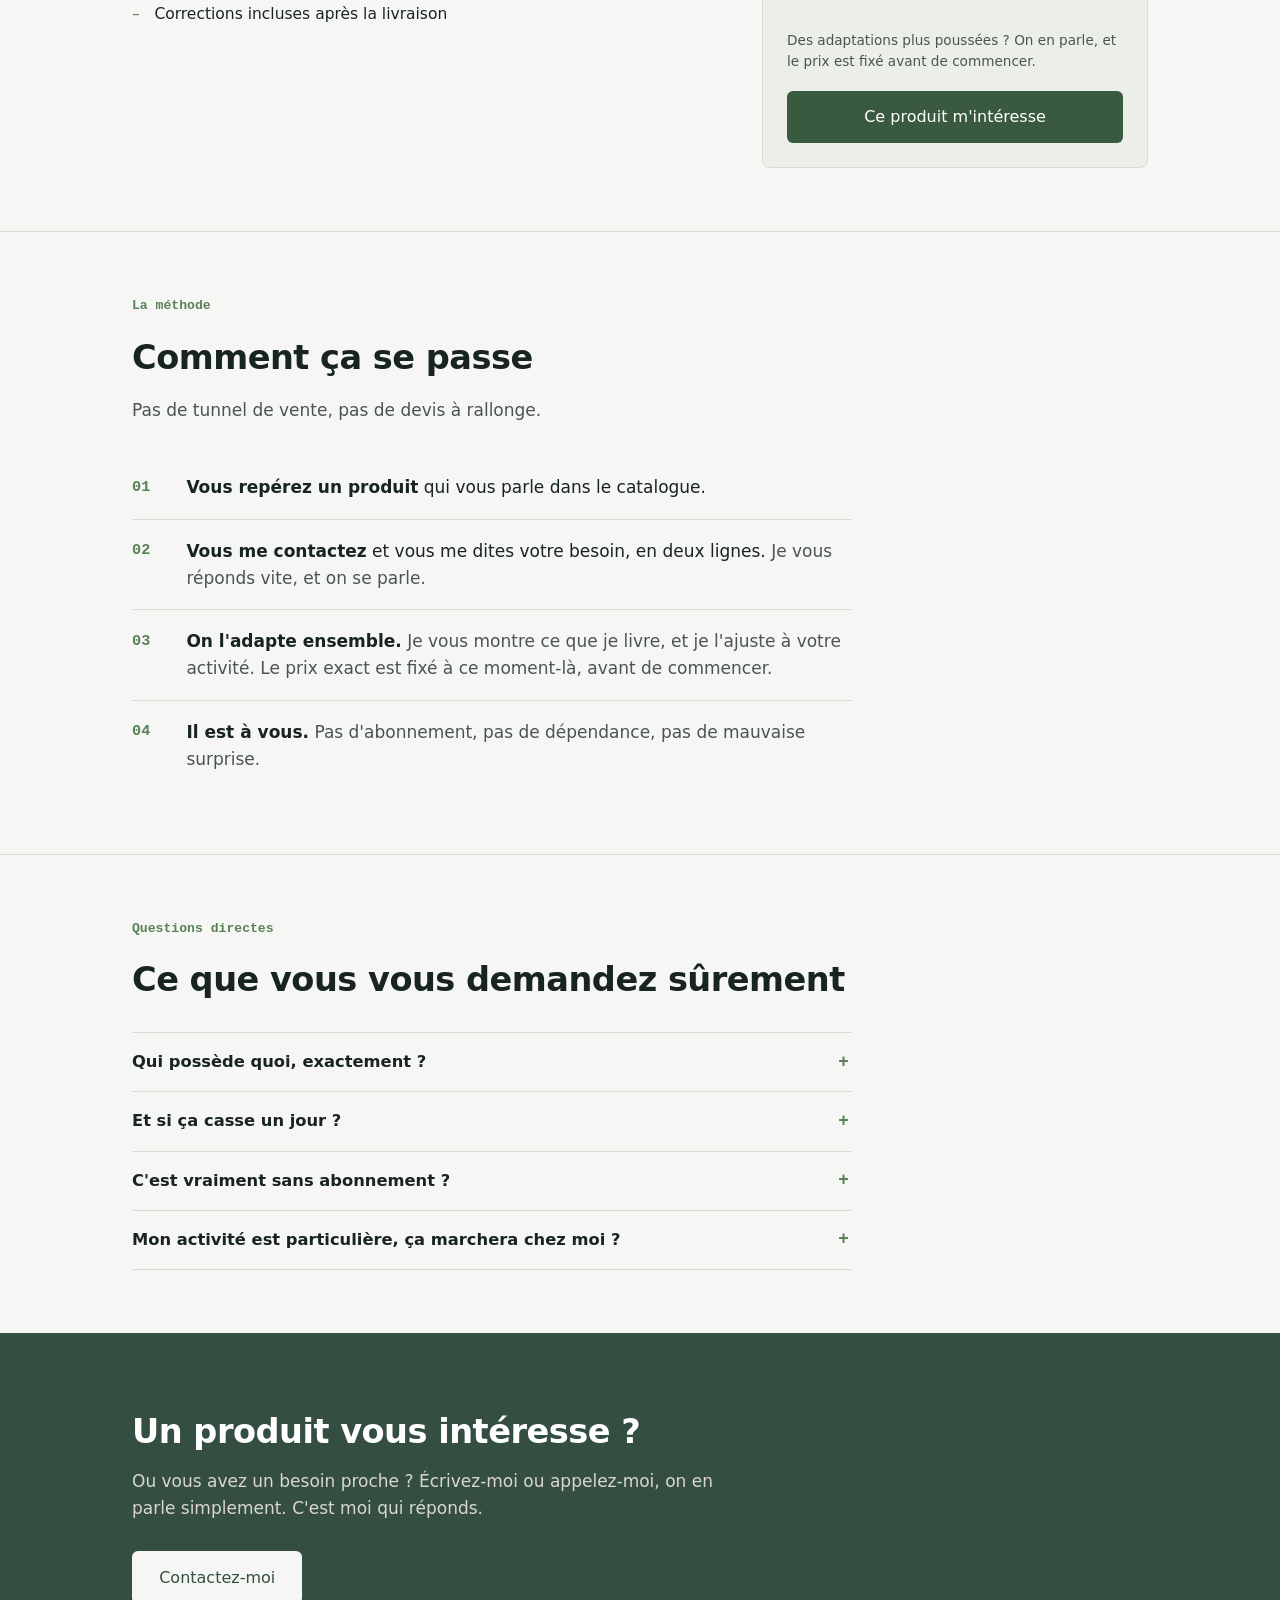
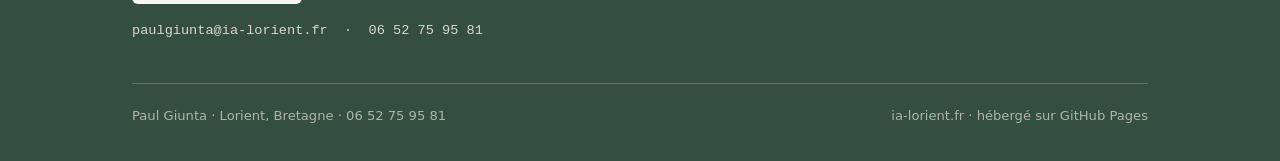
==== commit 3c1fb514: "Catalogue: renomme produit 1 'Votre propre site web' (au lieu de 'Site web possede') + produit 2 pri" ====
--- a/catalogue.html
+++ b/catalogue.html
@@ -229,7 +229,7 @@
         {
             "@type": "Product",
             "position": 1,
-            "name": "Site web possédé",
+            "name": "Votre propre site web",
             "description": "Un site web propre et rapide, à votre nom, hébergé sur votre compte, sans abonnement. Vous le possédez pour de bon.",
             "brand": {
                 "@type": "Brand",
@@ -264,6 +264,7 @@
             "offers": {
                 "@type": "Offer",
                 "priceCurrency": "EUR",
+                "price": "300",
                 "availability": "https://schema.org/InStock",
                 "seller": {
                     "@type": "Person",
@@ -300,7 +301,7 @@
 
 <div class="marks">
     <div class="marks-in">
-        <span>payé une fois, possédé pour de bon</span>
+        <span>payé une fois, à vous pour de bon</span>
         <span>adapté à votre activité</span>
         <span>aucun abonnement</span>
         <span>Lorient, Bretagne Sud</span>
@@ -312,7 +313,7 @@
         <p class="sec-label">Produit 01</p>
         <div class="prod">
             <div>
-                <h3>Site web possédé</h3>
+                <h3>Votre propre site web</h3>
                 <p class="desc">Un site propre et rapide, à votre nom, hébergé sur votre compte. Pas de constructeur à abonnement&nbsp;: un site que <b>vous possédez pour de bon</b>, livré avec de quoi le faire évoluer vous-même.</p>
                 <ul class="incl">
                     <li>Conçu à partir de votre activité réelle, pas d'un gabarit générique</li>
@@ -329,7 +330,7 @@
                     <tr><td>Wix, WordPress géré</td><td>200 à 400&nbsp;&euro; par an, à vie, et le site ne vous appartient jamais vraiment</td></tr>
                     <tr class="win"><td>Ici</td><td>payé une fois, le site est à vous, point</td></tr>
                 </table>
-                <a class="btn js-contact" data-product="Site web possédé" href="mailto:paulgiunta@ia-lorient.fr?subject=Produit%20%3A%20Site%20web%20poss%C3%A9d%C3%A9&amp;body=Bonjour%20Paul%2C%0D%0A%0D%0AMon%20activit%C3%A9%20%3A%20%0D%0AMon%20site%20actuel%20(si%20j'en%20ai%20un)%20%3A%20%0D%0AMon%20t%C3%A9l%C3%A9phone%20%3A%20">Ce produit m'intéresse</a>
+                <a class="btn js-contact" data-product="Votre propre site web" href="mailto:paulgiunta@ia-lorient.fr?subject=Produit%20%3A%20Votre%20propre%20site%20web&amp;body=Bonjour%20Paul%2C%0D%0A%0D%0AMon%20activit%C3%A9%20%3A%20%0D%0AMon%20site%20actuel%20(si%20j'en%20ai%20un)%20%3A%20%0D%0AMon%20t%C3%A9l%C3%A9phone%20%3A%20">Ce produit m'intéresse</a>
             </div>
         </div>
     </div>
@@ -351,12 +352,13 @@
             </div>
             <div class="pricebox">
                 <p class="plabel">tarif</p>
-                <p class="price">prix fixe</p>
+                <p class="price">300&nbsp;&euro;</p>
                 <p class="ponce">une seule fois, adapté à votre CRM</p>
                 <table class="compare">
-                    <tr><td>En location ailleurs</td><td>autour de 300&nbsp;$ par mois, en abonnement, pour toujours</td></tr>
-                    <tr class="win"><td>Ici</td><td>payé une fois, l'outil est à vous</td></tr>
+                    <tr><td>En location ailleurs</td><td>autour de 300&nbsp;&euro; par mois, en abonnement, pour toujours</td></tr>
+                    <tr class="win"><td>Ici</td><td>300&nbsp;&euro; une fois, et l'outil est à vous</td></tr>
                 </table>
+                <p style="font-size:0.85rem;color:var(--muted);margin-bottom:1.1rem;">Des adaptations plus poussées&nbsp;? On en parle, et le prix est fixé avant de commencer.</p>
                 <a class="btn js-contact" data-product="Boutons de gestion client" href="mailto:paulgiunta@ia-lorient.fr?subject=Produit%20%3A%20Boutons%20de%20gestion%20client&amp;body=Bonjour%20Paul%2C%0D%0A%0D%0AMon%20CRM%20%3A%20%0D%0ACe%20que%20je%20voudrais%20g%C3%A9rer%20en%20un%20clic%20%3A%20%0D%0AMon%20t%C3%A9l%C3%A9phone%20%3A%20">Ce produit m'intéresse</a>
             </div>
         </div>
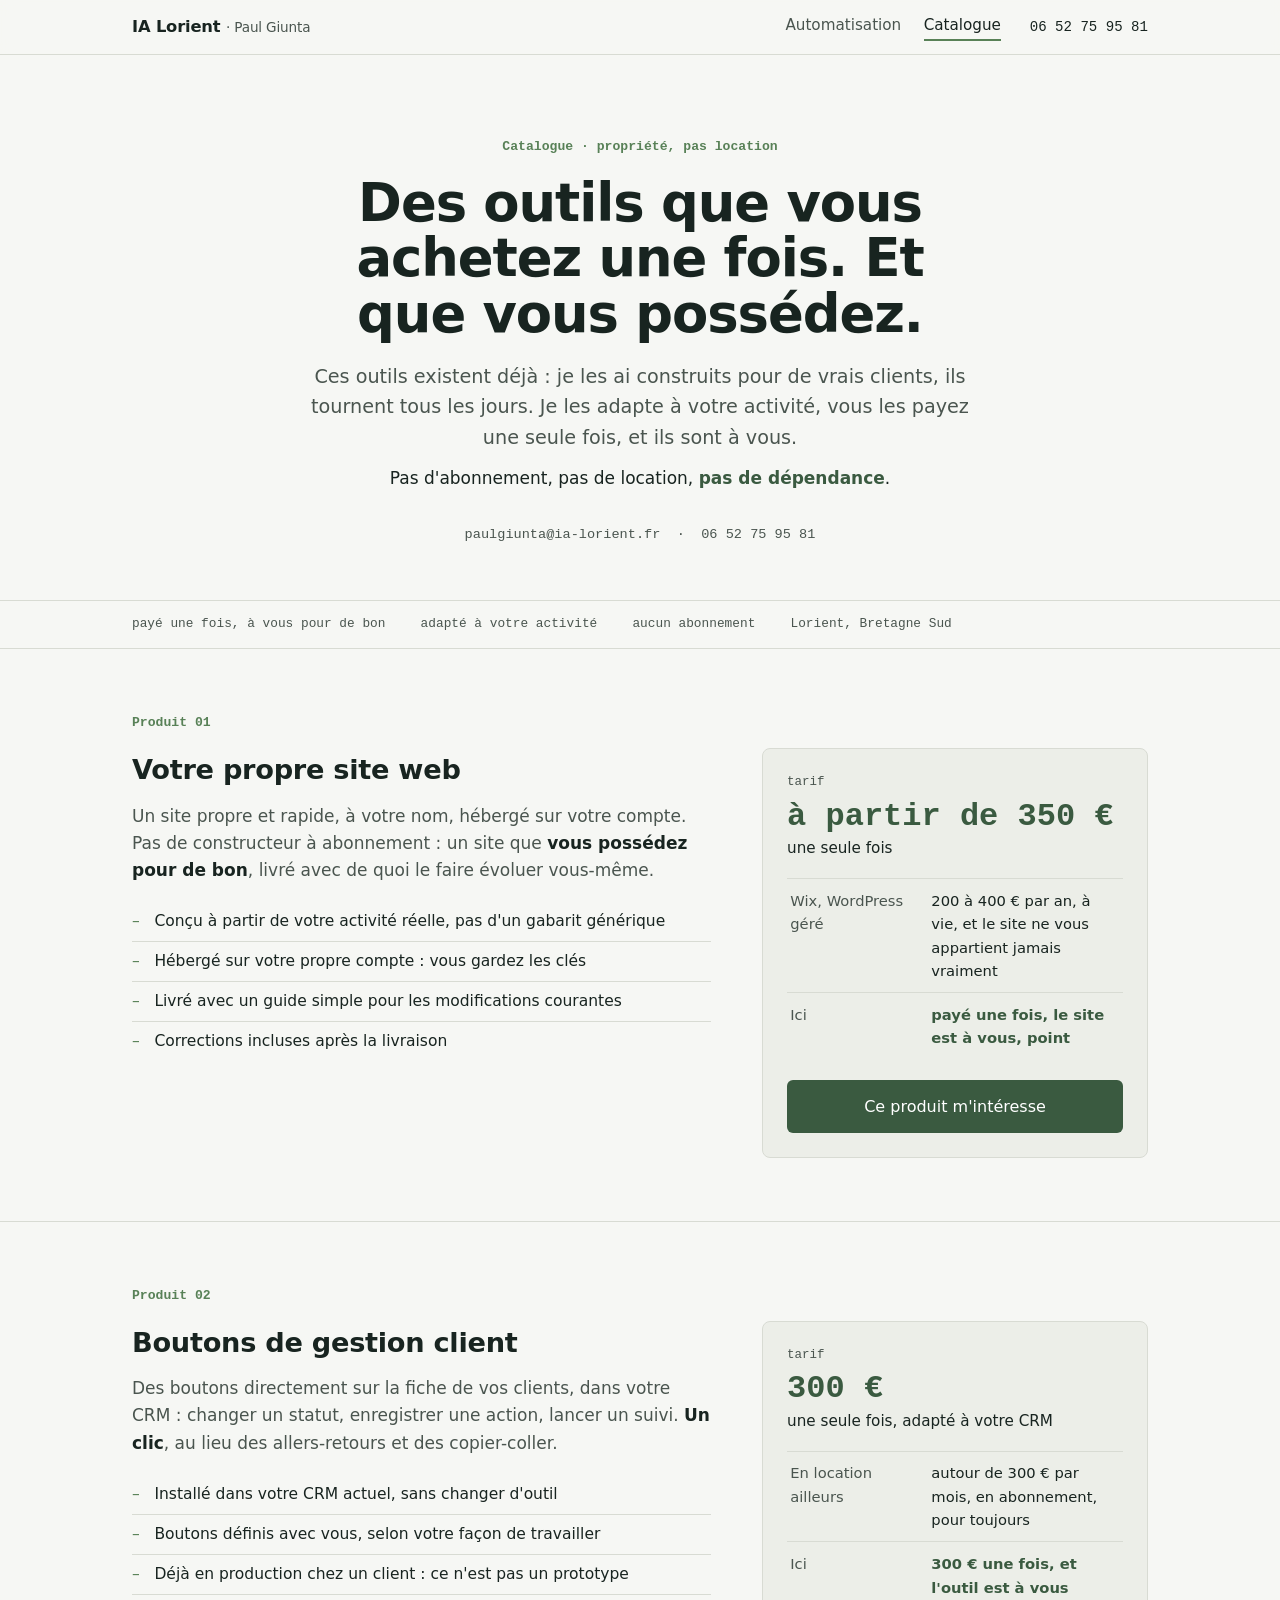
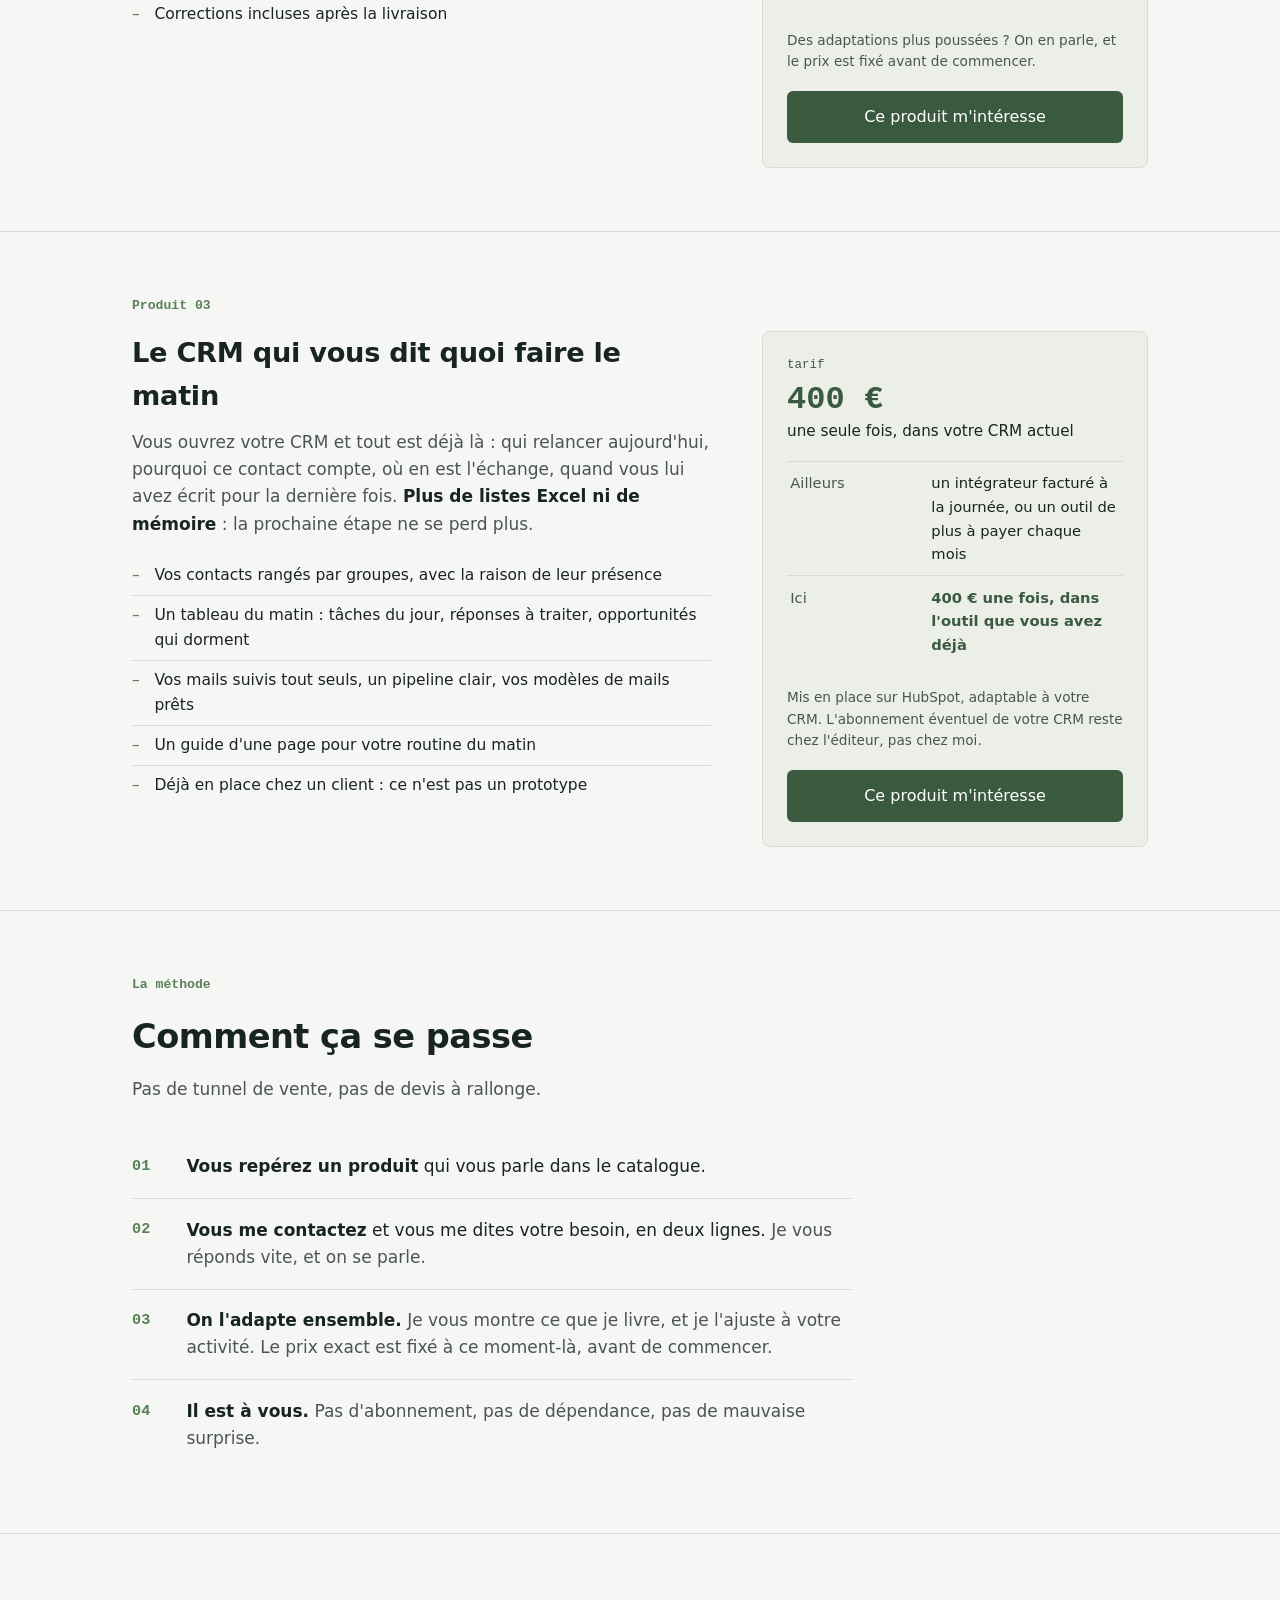
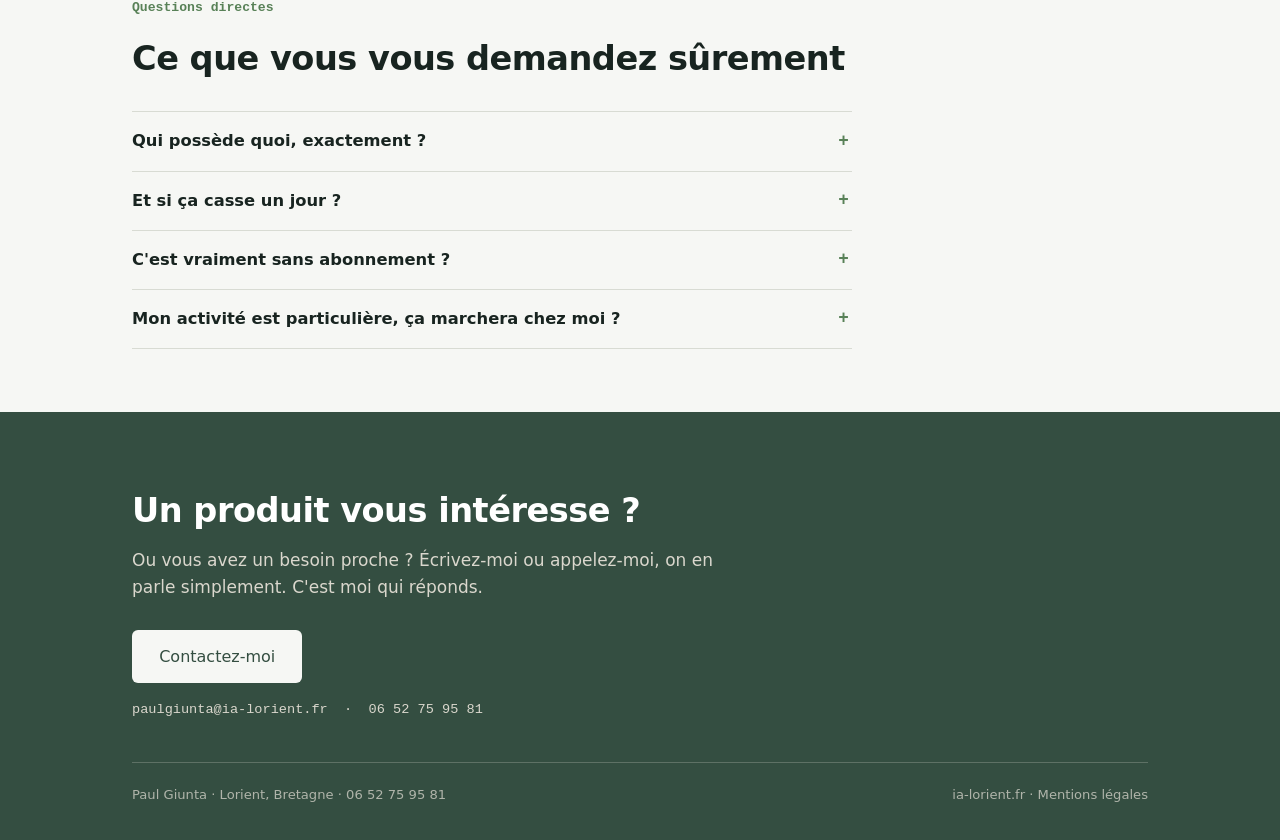
==== commit 7078547d: "Mentions legales (page + liens de pied), cas E-commerce ajoute et cas Tom mis a jour (CRM du matin)," ====
--- a/catalogue.html
+++ b/catalogue.html
@@ -4,7 +4,7 @@
     <meta charset="UTF-8">
     <meta name="viewport" content="width=device-width, initial-scale=1.0">
     <title>Catalogue - IA Lorient | Des outils que vous possédez, sans abonnement</title>
-    <meta name="description" content="Des outils déjà construits, que j'adapte à votre activité et que vous achetez une seule fois. Site web, boutons de gestion client. Aucun abonnement.">
+    <meta name="description" content="Des outils déjà construits, que j'adapte à votre activité et que vous achetez une seule fois. Site web, boutons de gestion client, CRM du matin. Aucun abonnement.">
     <link rel="canonical" href="https://ia-lorient.fr/catalogue.html">
     <meta property="og:title" content="Le catalogue : des outils que vous achetez une fois, et que vous possédez.">
     <meta property="og:description" content="Les logiciels qu'on vous loue au mois, je vous les vends en propriété. Construits, adaptés à votre activité, à vous pour de bon.">
@@ -271,6 +271,26 @@
                     "name": "Paul Giunta"
                 }
             }
+        },
+        {
+            "@type": "Product",
+            "position": 3,
+            "name": "Le CRM qui vous dit quoi faire le matin",
+            "description": "Votre CRM organisé pour savoir chaque matin qui relancer, pourquoi, et où en est chaque échange : groupes, tableau du matin, suivi des mails, pipeline, modèles et guide. Payé une fois, sans abonnement chez moi.",
+            "brand": {
+                "@type": "Brand",
+                "name": "IA Lorient"
+            },
+            "offers": {
+                "@type": "Offer",
+                "priceCurrency": "EUR",
+                "price": "400",
+                "availability": "https://schema.org/InStock",
+                "seller": {
+                    "@type": "Person",
+                    "name": "Paul Giunta"
+                }
+            }
         }
     ]
 }
@@ -365,6 +385,36 @@
     </div>
 </section>
 
+<section id="crm-du-matin">
+    <div class="wrap">
+        <p class="sec-label">Produit 03</p>
+        <div class="prod">
+            <div>
+                <h3>Le CRM qui vous dit quoi faire le matin</h3>
+                <p class="desc">Vous ouvrez votre CRM et tout est déjà là&nbsp;: qui relancer aujourd'hui, pourquoi ce contact compte, où en est l'échange, quand vous lui avez écrit pour la dernière fois. <b>Plus de listes Excel ni de mémoire</b>&nbsp;: la prochaine étape ne se perd plus.</p>
+                <ul class="incl">
+                    <li>Vos contacts rangés par groupes, avec la raison de leur présence</li>
+                    <li>Un tableau du matin&nbsp;: tâches du jour, réponses à traiter, opportunités qui dorment</li>
+                    <li>Vos mails suivis tout seuls, un pipeline clair, vos modèles de mails prêts</li>
+                    <li>Un guide d'une page pour votre routine du matin</li>
+                    <li>Déjà en place chez un client&nbsp;: ce n'est pas un prototype</li>
+                </ul>
+            </div>
+            <div class="pricebox">
+                <p class="plabel">tarif</p>
+                <p class="price">400&nbsp;&euro;</p>
+                <p class="ponce">une seule fois, dans votre CRM actuel</p>
+                <table class="compare">
+                    <tr><td>Ailleurs</td><td>un intégrateur facturé à la journée, ou un outil de plus à payer chaque mois</td></tr>
+                    <tr class="win"><td>Ici</td><td>400&nbsp;&euro; une fois, dans l'outil que vous avez déjà</td></tr>
+                </table>
+                <p style="font-size:0.85rem;color:var(--muted);margin-bottom:1.1rem;">Mis en place sur HubSpot, adaptable à votre CRM. L'abonnement éventuel de votre CRM reste chez l'éditeur, pas chez moi.</p>
+                <a class="btn js-contact" data-product="Le CRM qui vous dit quoi faire le matin" href="mailto:paulgiunta@ia-lorient.fr?subject=Produit%20%3A%20CRM%20du%20matin&amp;body=Bonjour%20Paul%2C%0D%0A%0D%0AMon%20CRM%20actuel%20%3A%20%0D%0ACe%20que%20je%20perds%20de%20vue%20aujourd%27hui%20%3A%20%0D%0AMon%20t%C3%A9l%C3%A9phone%20%3A%20">Ce produit m'intéresse</a>
+            </div>
+        </div>
+    </div>
+</section>
+
 <section>
     <div class="wrap">
         <p class="sec-label">La méthode</p>
@@ -412,7 +462,7 @@
         <p class="contact-line"><a href="mailto:paulgiunta@ia-lorient.fr">paulgiunta@ia-lorient.fr</a> &nbsp;·&nbsp; <a href="tel:+33652759581">06 52 75 95 81</a></p>
         <div class="foot">
             <span>Paul Giunta · Lorient, Bretagne · <a href="tel:+33652759581">06 52 75 95 81</a></span>
-            <span><a href="/">ia-lorient.fr</a> · hébergé sur GitHub Pages</span>
+            <span><a href="/">ia-lorient.fr</a> · <a href="/mentions-legales.html">Mentions légales</a></span>
         </div>
     </div>
 </div>
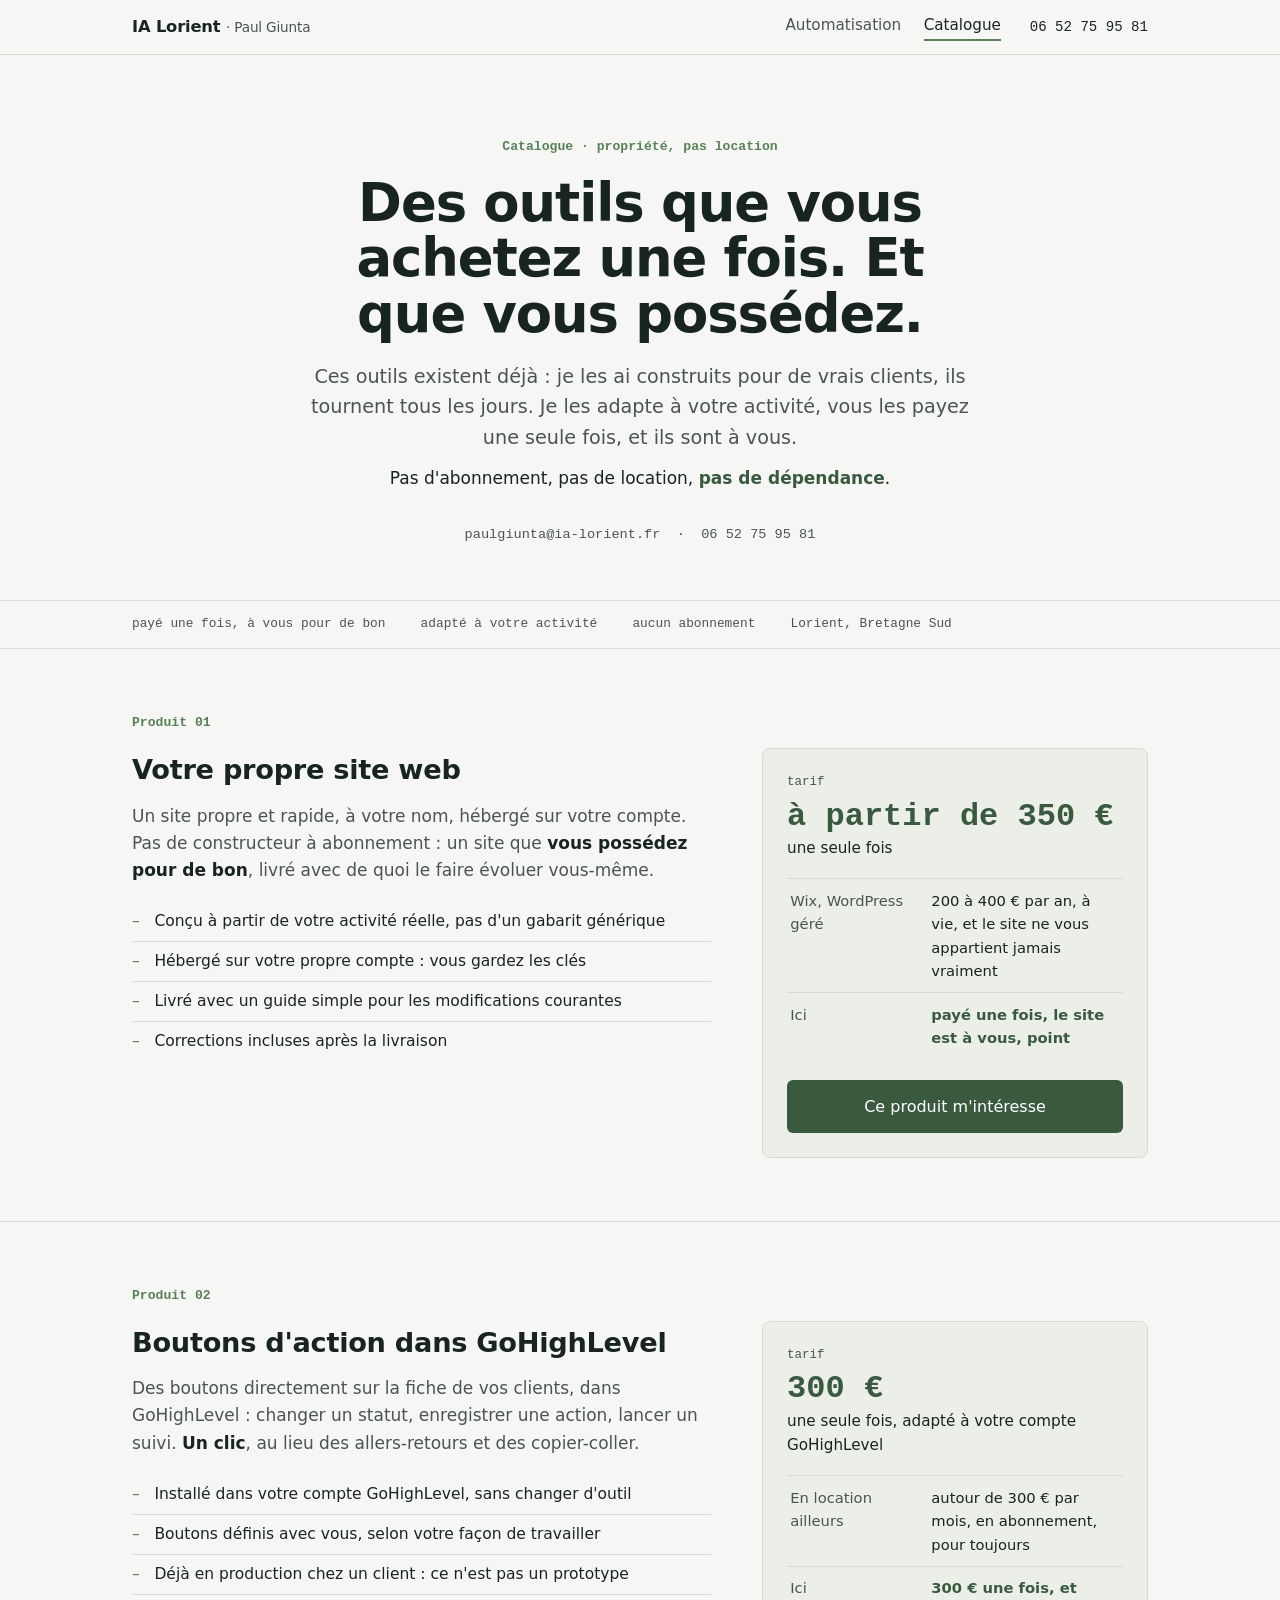
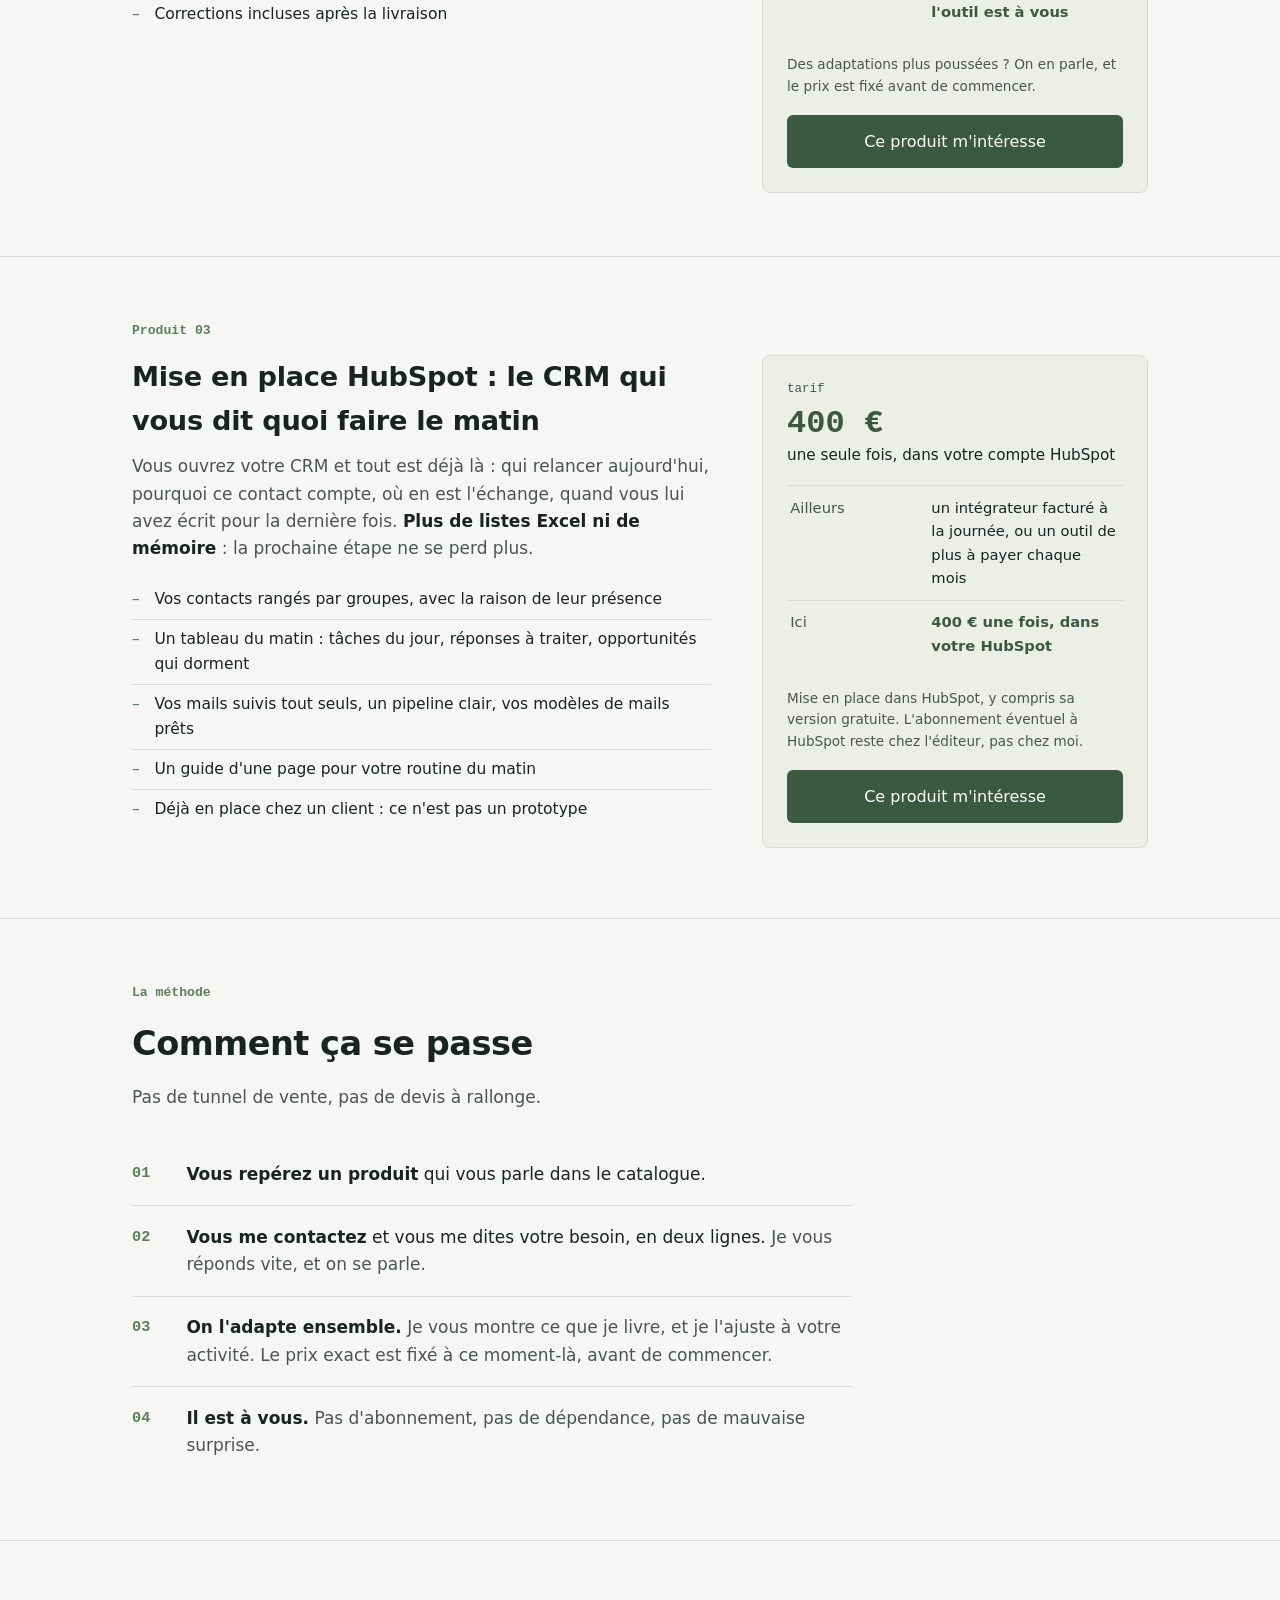
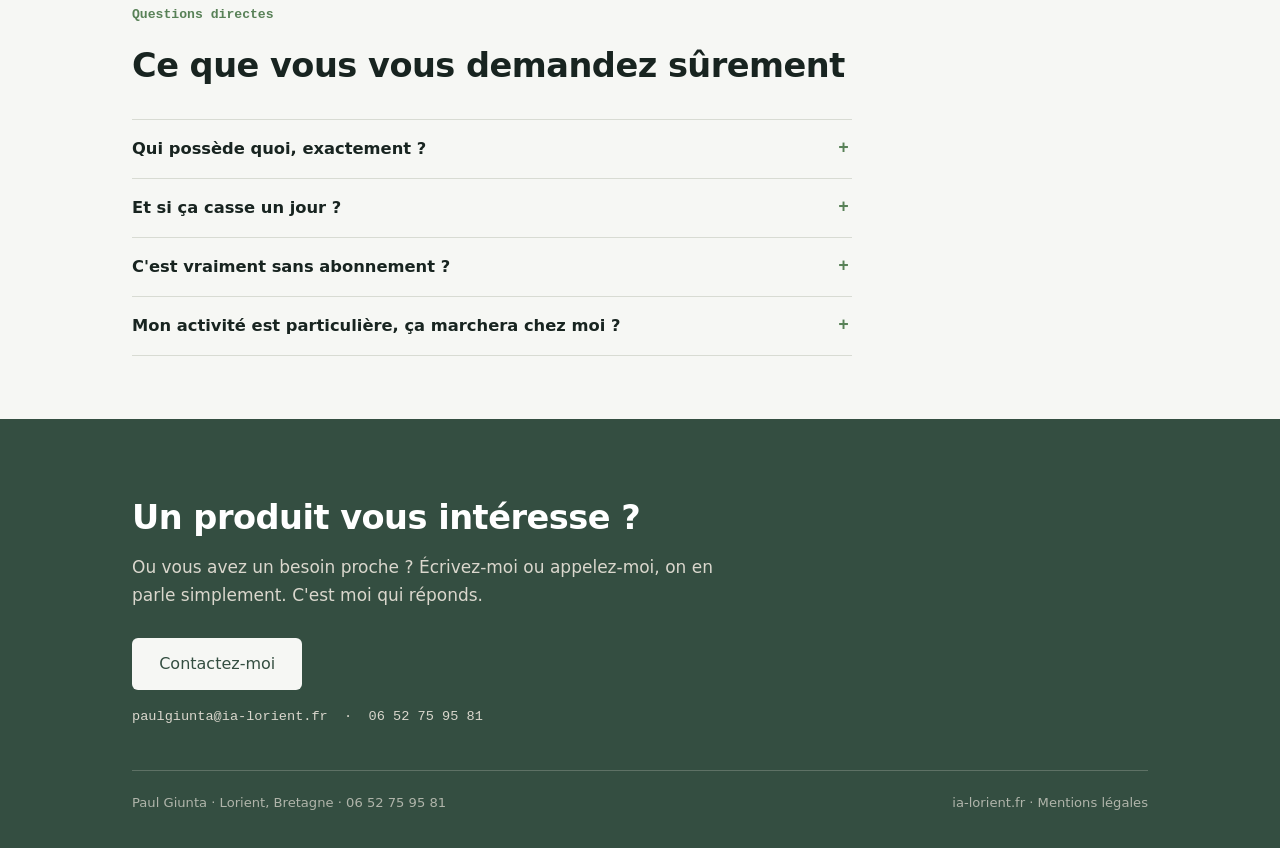
==== commit e0d8f1b6: "Catalogue: noms explicites, Boutons d'action dans GoHighLevel et Mise en place HubSpot Co-Authored-B" ====
--- a/catalogue.html
+++ b/catalogue.html
@@ -4,7 +4,7 @@
     <meta charset="UTF-8">
     <meta name="viewport" content="width=device-width, initial-scale=1.0">
     <title>Catalogue - IA Lorient | Des outils que vous possédez, sans abonnement</title>
-    <meta name="description" content="Des outils déjà construits, que j'adapte à votre activité et que vous achetez une seule fois. Site web, boutons de gestion client, CRM du matin. Aucun abonnement.">
+    <meta name="description" content="Des outils déjà construits, que j'adapte à votre activité et que vous achetez une seule fois. Site web, boutons GoHighLevel, mise en place HubSpot. Aucun abonnement.">
     <link rel="canonical" href="https://ia-lorient.fr/catalogue.html">
     <meta property="og:title" content="Le catalogue : des outils que vous achetez une fois, et que vous possédez.">
     <meta property="og:description" content="Les logiciels qu'on vous loue au mois, je vous les vends en propriété. Construits, adaptés à votre activité, à vous pour de bon.">
@@ -255,8 +255,8 @@
         {
             "@type": "Product",
             "position": 2,
-            "name": "Boutons de gestion client",
-            "description": "Des boutons sur la fiche de vos clients dans votre CRM pour changer un statut, enregistrer une action ou lancer un suivi en un clic. Payé une fois, adapté à votre CRM, sans abonnement.",
+            "name": "Boutons d'action dans GoHighLevel",
+            "description": "Des boutons sur la fiche de vos clients dans GoHighLevel pour changer un statut, enregistrer une action ou lancer un suivi en un clic. Payé une fois, adapté à votre CRM, sans abonnement.",
             "brand": {
                 "@type": "Brand",
                 "name": "IA Lorient"
@@ -275,7 +275,7 @@
         {
             "@type": "Product",
             "position": 3,
-            "name": "Le CRM qui vous dit quoi faire le matin",
+            "name": "Mise en place HubSpot : le CRM qui vous dit quoi faire le matin",
             "description": "Votre CRM organisé pour savoir chaque matin qui relancer, pourquoi, et où en est chaque échange : groupes, tableau du matin, suivi des mails, pipeline, modèles et guide. Payé une fois, sans abonnement chez moi.",
             "brand": {
                 "@type": "Brand",
@@ -361,10 +361,10 @@
         <p class="sec-label">Produit 02</p>
         <div class="prod">
             <div>
-                <h3>Boutons de gestion client</h3>
-                <p class="desc">Des boutons directement sur la fiche de vos clients, dans votre CRM&nbsp;: changer un statut, enregistrer une action, lancer un suivi. <b>Un clic</b>, au lieu des allers-retours et des copier-coller.</p>
+                <h3>Boutons d'action dans GoHighLevel</h3>
+                <p class="desc">Des boutons directement sur la fiche de vos clients, dans GoHighLevel&nbsp;: changer un statut, enregistrer une action, lancer un suivi. <b>Un clic</b>, au lieu des allers-retours et des copier-coller.</p>
                 <ul class="incl">
-                    <li>Installé dans votre CRM actuel, sans changer d'outil</li>
+                    <li>Installé dans votre compte GoHighLevel, sans changer d'outil</li>
                     <li>Boutons définis avec vous, selon votre façon de travailler</li>
                     <li>Déjà en production chez un client&nbsp;: ce n'est pas un prototype</li>
                     <li>Corrections incluses après la livraison</li>
@@ -373,13 +373,13 @@
             <div class="pricebox">
                 <p class="plabel">tarif</p>
                 <p class="price">300&nbsp;&euro;</p>
-                <p class="ponce">une seule fois, adapté à votre CRM</p>
+                <p class="ponce">une seule fois, adapté à votre compte GoHighLevel</p>
                 <table class="compare">
                     <tr><td>En location ailleurs</td><td>autour de 300&nbsp;&euro; par mois, en abonnement, pour toujours</td></tr>
                     <tr class="win"><td>Ici</td><td>300&nbsp;&euro; une fois, et l'outil est à vous</td></tr>
                 </table>
                 <p style="font-size:0.85rem;color:var(--muted);margin-bottom:1.1rem;">Des adaptations plus poussées&nbsp;? On en parle, et le prix est fixé avant de commencer.</p>
-                <a class="btn js-contact" data-product="Boutons de gestion client" href="mailto:paulgiunta@ia-lorient.fr?subject=Produit%20%3A%20Boutons%20de%20gestion%20client&amp;body=Bonjour%20Paul%2C%0D%0A%0D%0AMon%20CRM%20%3A%20%0D%0ACe%20que%20je%20voudrais%20g%C3%A9rer%20en%20un%20clic%20%3A%20%0D%0AMon%20t%C3%A9l%C3%A9phone%20%3A%20">Ce produit m'intéresse</a>
+                <a class="btn js-contact" data-product="Boutons d'action dans GoHighLevel" href="mailto:paulgiunta@ia-lorient.fr?subject=Produit%20%3A%20Boutons%20GoHighLevel&amp;body=Bonjour%20Paul%2C%0D%0A%0D%0AMon%20CRM%20%3A%20%0D%0ACe%20que%20je%20voudrais%20g%C3%A9rer%20en%20un%20clic%20%3A%20%0D%0AMon%20t%C3%A9l%C3%A9phone%20%3A%20">Ce produit m'intéresse</a>
             </div>
         </div>
     </div>
@@ -390,7 +390,7 @@
         <p class="sec-label">Produit 03</p>
         <div class="prod">
             <div>
-                <h3>Le CRM qui vous dit quoi faire le matin</h3>
+                <h3>Mise en place HubSpot&nbsp;: le CRM qui vous dit quoi faire le matin</h3>
                 <p class="desc">Vous ouvrez votre CRM et tout est déjà là&nbsp;: qui relancer aujourd'hui, pourquoi ce contact compte, où en est l'échange, quand vous lui avez écrit pour la dernière fois. <b>Plus de listes Excel ni de mémoire</b>&nbsp;: la prochaine étape ne se perd plus.</p>
                 <ul class="incl">
                     <li>Vos contacts rangés par groupes, avec la raison de leur présence</li>
@@ -403,13 +403,13 @@
             <div class="pricebox">
                 <p class="plabel">tarif</p>
                 <p class="price">400&nbsp;&euro;</p>
-                <p class="ponce">une seule fois, dans votre CRM actuel</p>
+                <p class="ponce">une seule fois, dans votre compte HubSpot</p>
                 <table class="compare">
                     <tr><td>Ailleurs</td><td>un intégrateur facturé à la journée, ou un outil de plus à payer chaque mois</td></tr>
-                    <tr class="win"><td>Ici</td><td>400&nbsp;&euro; une fois, dans l'outil que vous avez déjà</td></tr>
+                    <tr class="win"><td>Ici</td><td>400&nbsp;&euro; une fois, dans votre HubSpot</td></tr>
                 </table>
-                <p style="font-size:0.85rem;color:var(--muted);margin-bottom:1.1rem;">Mis en place sur HubSpot, adaptable à votre CRM. L'abonnement éventuel de votre CRM reste chez l'éditeur, pas chez moi.</p>
-                <a class="btn js-contact" data-product="Le CRM qui vous dit quoi faire le matin" href="mailto:paulgiunta@ia-lorient.fr?subject=Produit%20%3A%20CRM%20du%20matin&amp;body=Bonjour%20Paul%2C%0D%0A%0D%0AMon%20CRM%20actuel%20%3A%20%0D%0ACe%20que%20je%20perds%20de%20vue%20aujourd%27hui%20%3A%20%0D%0AMon%20t%C3%A9l%C3%A9phone%20%3A%20">Ce produit m'intéresse</a>
+                <p style="font-size:0.85rem;color:var(--muted);margin-bottom:1.1rem;">Mise en place dans HubSpot, y compris sa version gratuite. L'abonnement éventuel à HubSpot reste chez l'éditeur, pas chez moi.</p>
+                <a class="btn js-contact" data-product="Mise en place HubSpot : le CRM du matin" href="mailto:paulgiunta@ia-lorient.fr?subject=Produit%20%3A%20Mise%20en%20place%20HubSpot&amp;body=Bonjour%20Paul%2C%0D%0A%0D%0AMon%20CRM%20actuel%20%3A%20%0D%0ACe%20que%20je%20perds%20de%20vue%20aujourd%27hui%20%3A%20%0D%0AMon%20t%C3%A9l%C3%A9phone%20%3A%20">Ce produit m'intéresse</a>
             </div>
         </div>
     </div>
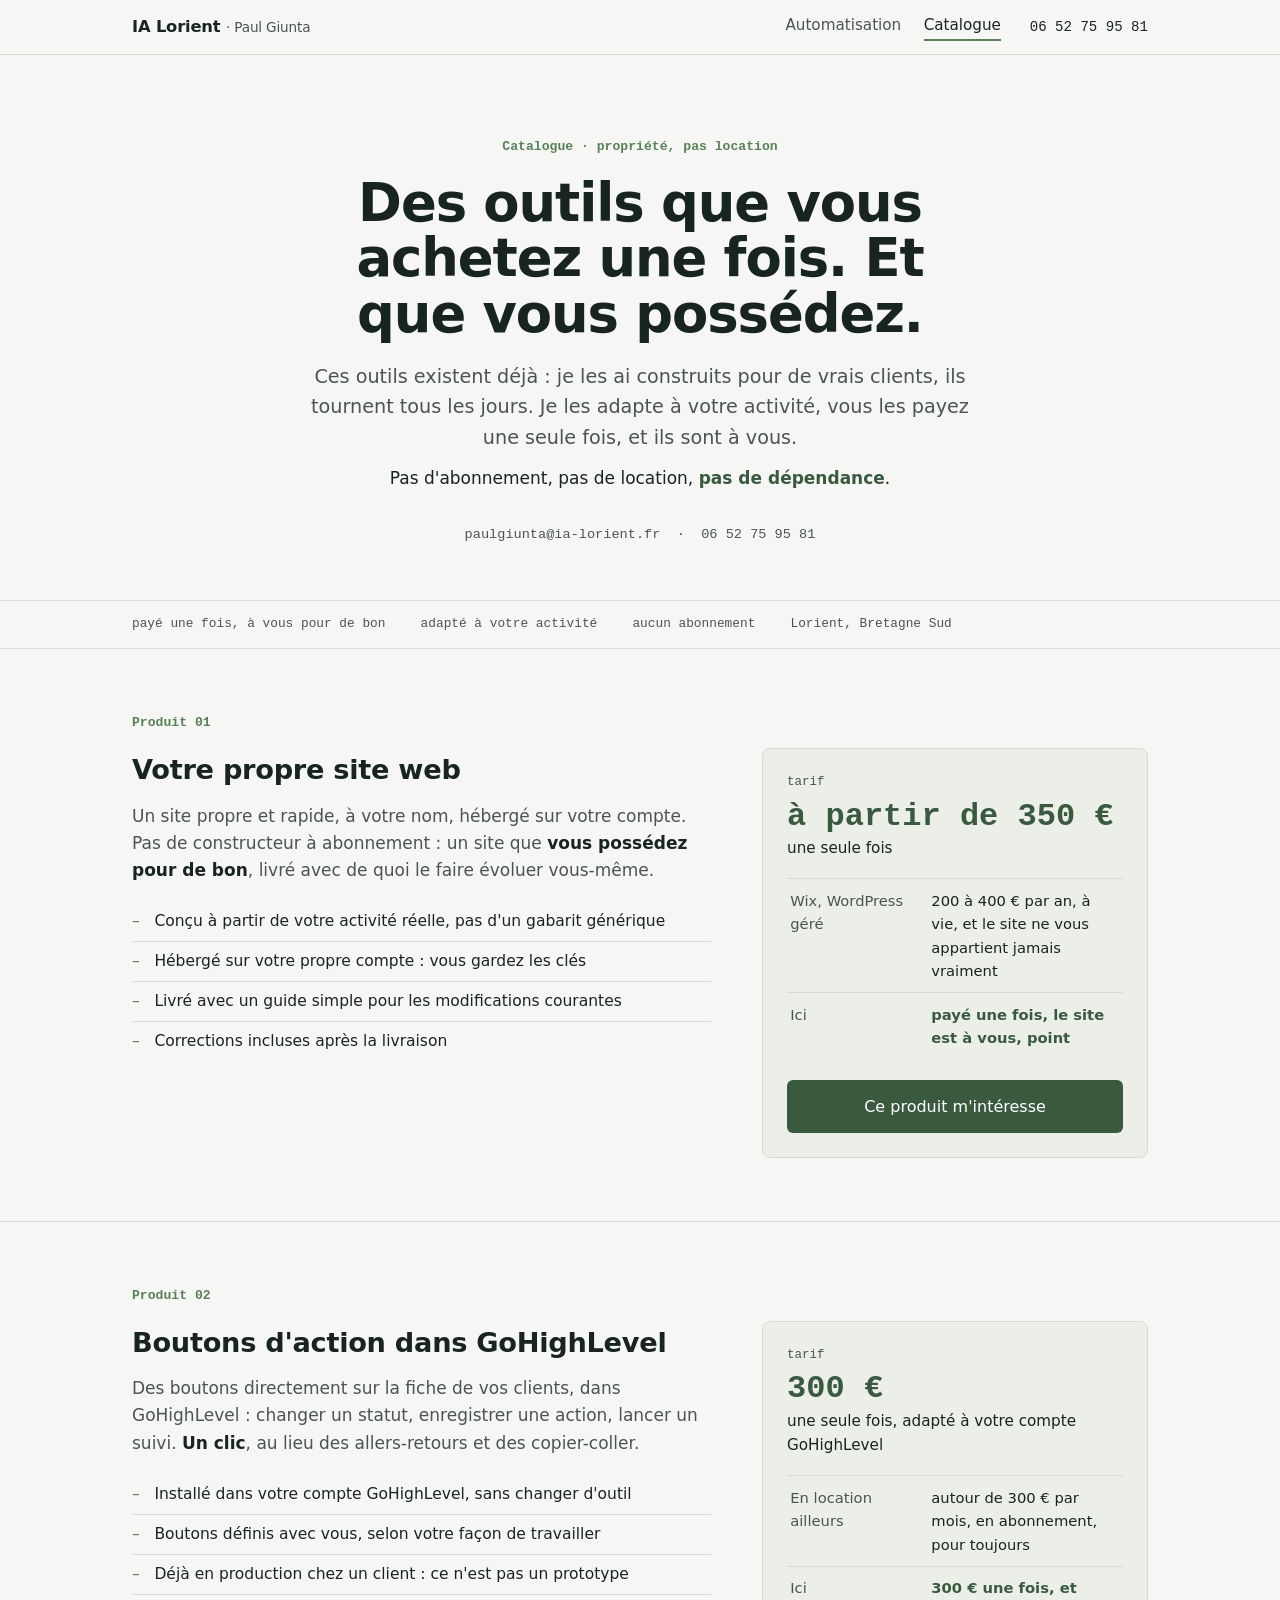
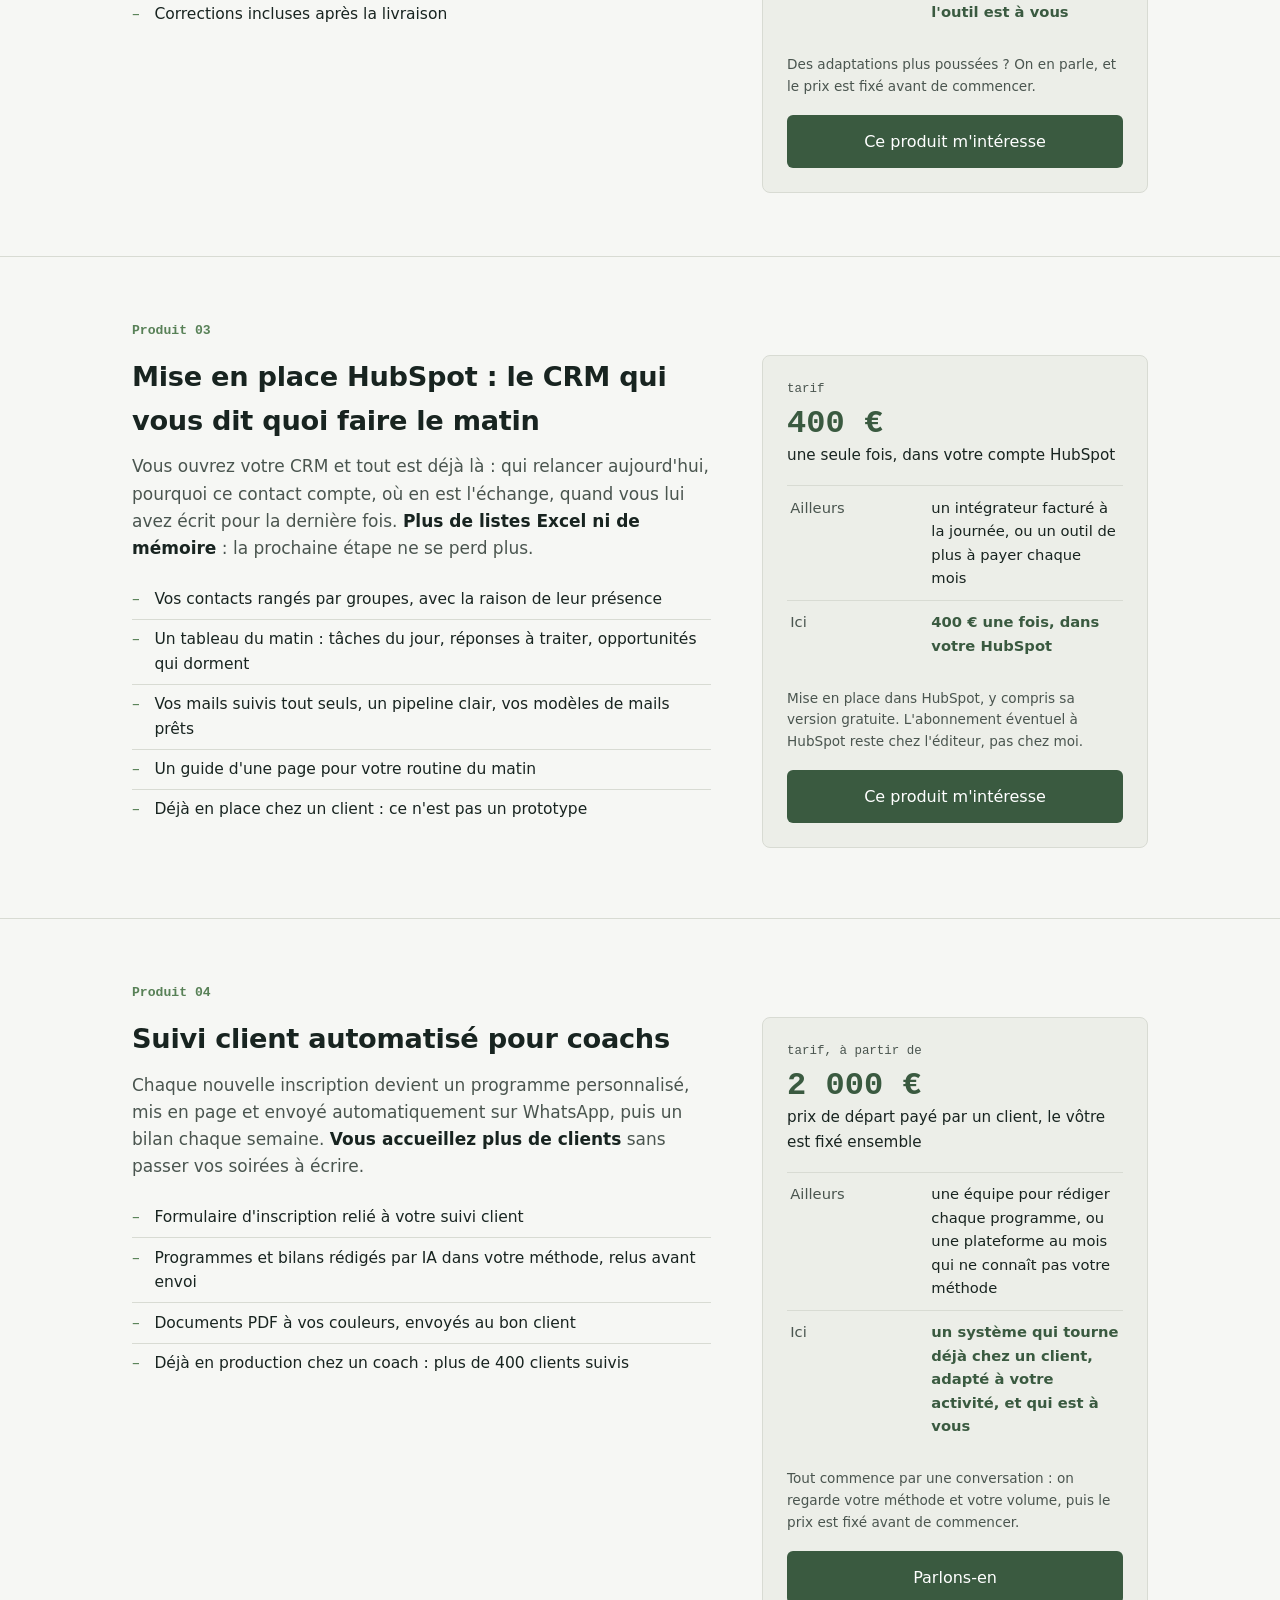
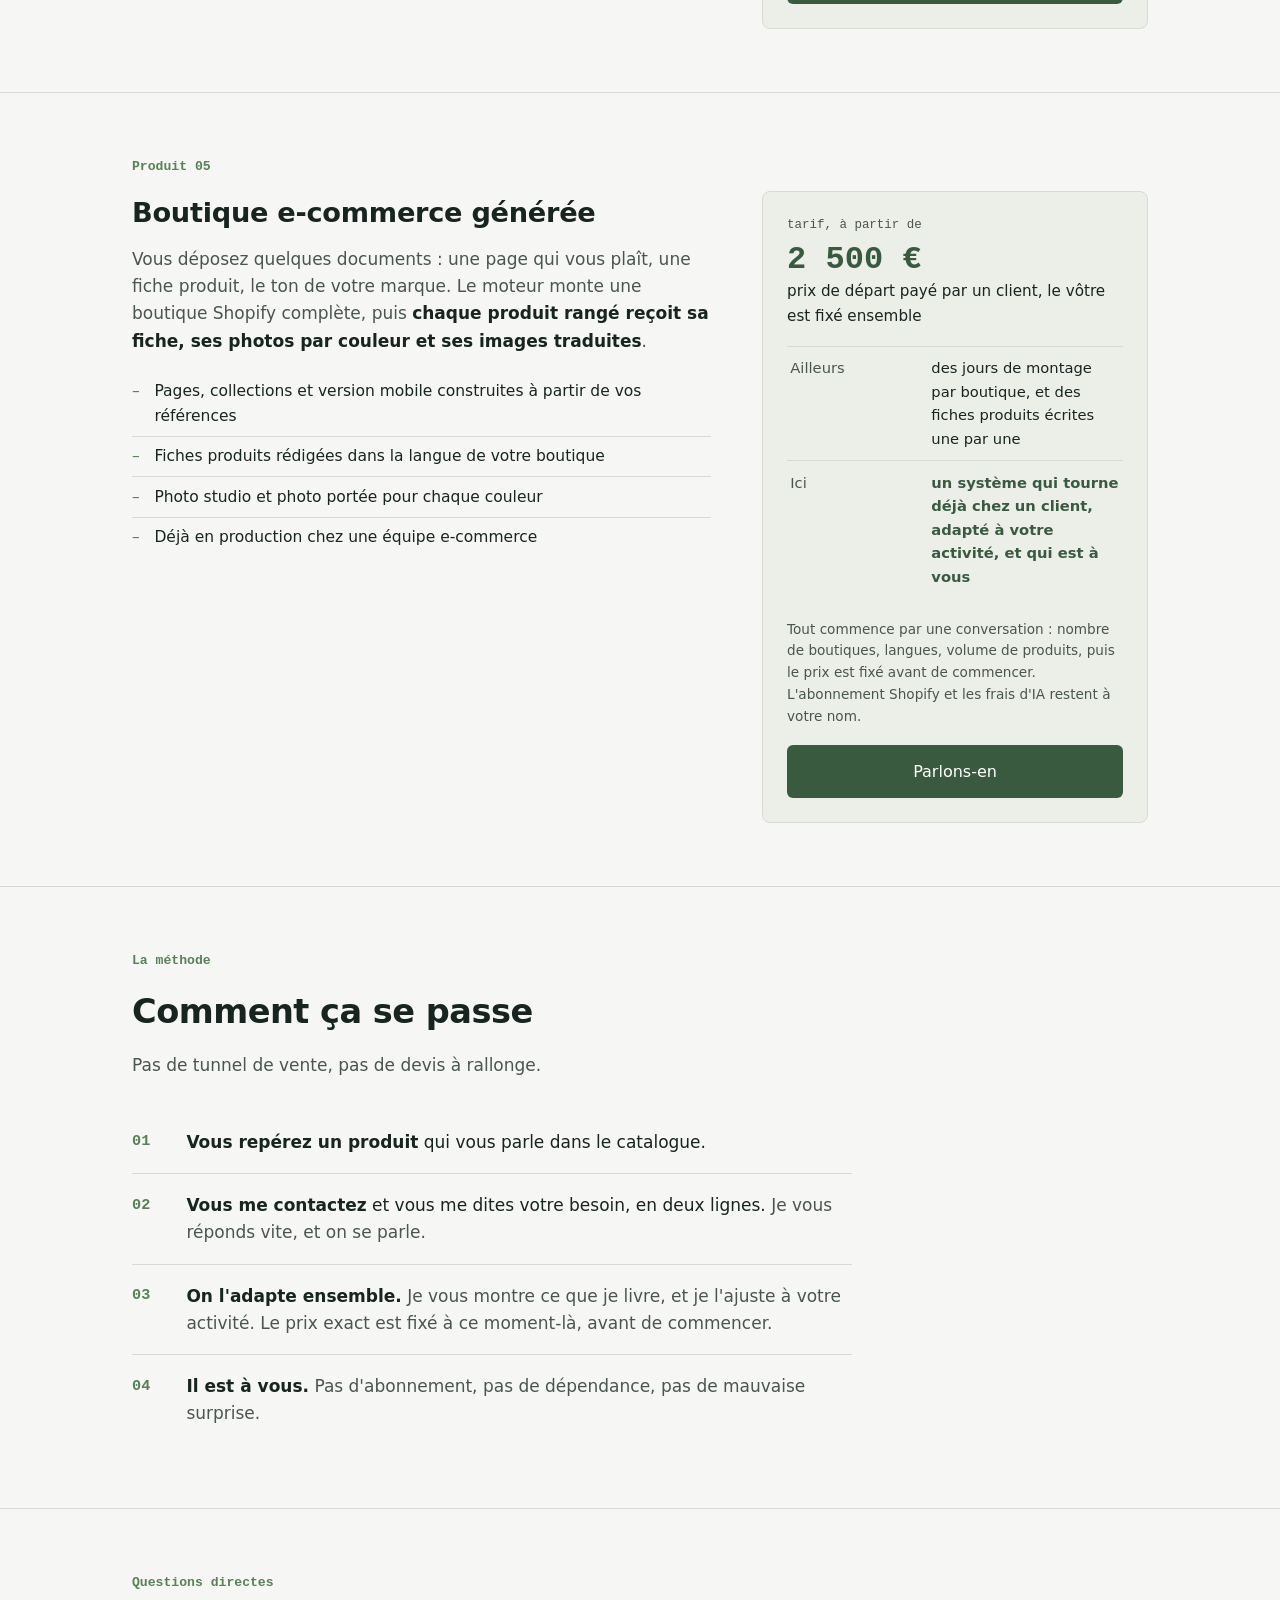
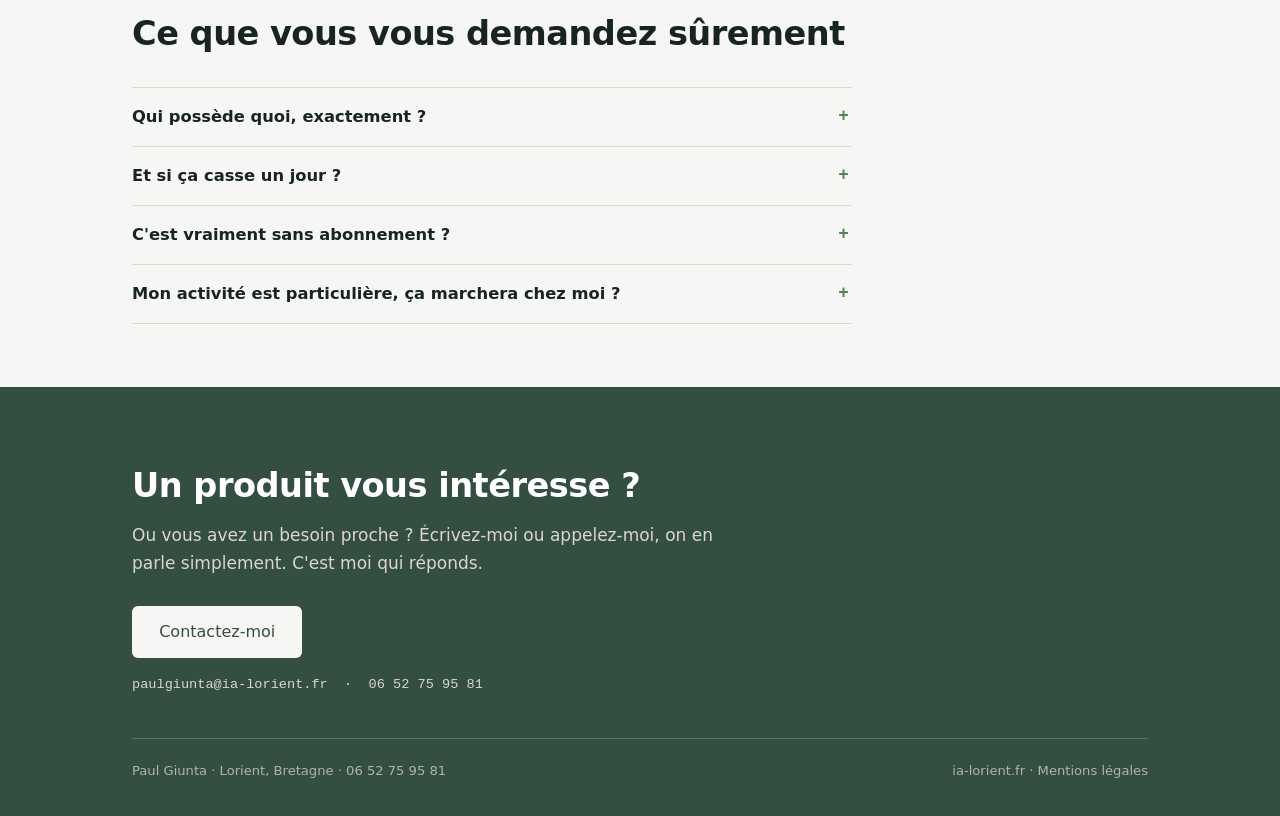
==== commit 337a9d6a: "Catalogue: produits 04 (suivi client pour coachs, a partir de 2000 EUR) et 05 (boutique e-commerce g" ====
--- a/catalogue.html
+++ b/catalogue.html
@@ -4,7 +4,7 @@
     <meta charset="UTF-8">
     <meta name="viewport" content="width=device-width, initial-scale=1.0">
     <title>Catalogue - IA Lorient | Des outils que vous possédez, sans abonnement</title>
-    <meta name="description" content="Des outils déjà construits, que j'adapte à votre activité et que vous achetez une seule fois. Site web, boutons GoHighLevel, mise en place HubSpot. Aucun abonnement.">
+    <meta name="description" content="Des outils déjà construits, que j'adapte à votre activité et que vous achetez une seule fois. Site web, boutons GoHighLevel, mise en place HubSpot, suivi client pour coachs, boutique e-commerce générée. Aucun abonnement.">
     <link rel="canonical" href="https://ia-lorient.fr/catalogue.html">
     <meta property="og:title" content="Le catalogue : des outils que vous achetez une fois, et que vous possédez.">
     <meta property="og:description" content="Les logiciels qu'on vous loue au mois, je vous les vends en propriété. Construits, adaptés à votre activité, à vous pour de bon.">
@@ -291,6 +291,58 @@
                     "name": "Paul Giunta"
                 }
             }
+        },
+        {
+            "@type": "Product",
+            "position": 4,
+            "name": "Suivi client automatisé pour coachs",
+            "description": "Inscription, programme personnalisé en PDF envoyé sur WhatsApp, bilans hebdomadaires. Sur devis après une conversation, à partir de 2000 EUR.",
+            "brand": {
+                "@type": "Brand",
+                "name": "IA Lorient"
+            },
+            "offers": {
+                "@type": "Offer",
+                "priceCurrency": "EUR",
+                "price": "2000",
+                "priceSpecification": {
+                    "@type": "PriceSpecification",
+                    "priceCurrency": "EUR",
+                    "minPrice": "2000",
+                    "valueAddedTaxIncluded": false
+                },
+                "availability": "https://schema.org/InStock",
+                "seller": {
+                    "@type": "Person",
+                    "name": "Paul Giunta"
+                }
+            }
+        },
+        {
+            "@type": "Product",
+            "position": 5,
+            "name": "Boutique e-commerce générée",
+            "description": "Boutique Shopify complète générée à partir de quelques documents, fiches et photos par couleur. Sur devis après une conversation, à partir de 2500 EUR.",
+            "brand": {
+                "@type": "Brand",
+                "name": "IA Lorient"
+            },
+            "offers": {
+                "@type": "Offer",
+                "priceCurrency": "EUR",
+                "price": "2500",
+                "priceSpecification": {
+                    "@type": "PriceSpecification",
+                    "priceCurrency": "EUR",
+                    "minPrice": "2500",
+                    "valueAddedTaxIncluded": false
+                },
+                "availability": "https://schema.org/InStock",
+                "seller": {
+                    "@type": "Person",
+                    "name": "Paul Giunta"
+                }
+            }
         }
     ]
 }
@@ -410,6 +462,64 @@
                 </table>
                 <p style="font-size:0.85rem;color:var(--muted);margin-bottom:1.1rem;">Mise en place dans HubSpot, y compris sa version gratuite. L'abonnement éventuel à HubSpot reste chez l'éditeur, pas chez moi.</p>
                 <a class="btn js-contact" data-product="Mise en place HubSpot : le CRM du matin" href="mailto:paulgiunta@ia-lorient.fr?subject=Produit%20%3A%20Mise%20en%20place%20HubSpot&amp;body=Bonjour%20Paul%2C%0D%0A%0D%0AMon%20CRM%20actuel%20%3A%20%0D%0ACe%20que%20je%20perds%20de%20vue%20aujourd%27hui%20%3A%20%0D%0AMon%20t%C3%A9l%C3%A9phone%20%3A%20">Ce produit m'intéresse</a>
+            </div>
+        </div>
+    </div>
+</section>
+
+<section id="suivi-coachs">
+    <div class="wrap">
+        <p class="sec-label">Produit 04</p>
+        <div class="prod">
+            <div>
+                <h3>Suivi client automatisé pour coachs</h3>
+                <p class="desc">Chaque nouvelle inscription devient un programme personnalisé, mis en page et envoyé automatiquement sur WhatsApp, puis un bilan chaque semaine. <b>Vous accueillez plus de clients</b> sans passer vos soirées à écrire.</p>
+                <ul class="incl">
+                    <li>Formulaire d'inscription relié à votre suivi client</li>
+                    <li>Programmes et bilans rédigés par IA dans votre méthode, relus avant envoi</li>
+                    <li>Documents PDF à vos couleurs, envoyés au bon client</li>
+                    <li>Déjà en production chez un coach&nbsp;: plus de 400 clients suivis</li>
+                </ul>
+            </div>
+            <div class="pricebox">
+                <p class="plabel">tarif, à partir de</p>
+                <p class="price">2&nbsp;000&nbsp;&euro;</p>
+                <p class="ponce">prix de départ payé par un client, le vôtre est fixé ensemble</p>
+                <table class="compare">
+                    <tr><td>Ailleurs</td><td>une équipe pour rédiger chaque programme, ou une plateforme au mois qui ne connaît pas votre méthode</td></tr>
+                    <tr class="win"><td>Ici</td><td>un système qui tourne déjà chez un client, adapté à votre activité, et qui est à vous</td></tr>
+                </table>
+                <p style="font-size:0.85rem;color:var(--muted);margin-bottom:1.1rem;">Tout commence par une conversation&nbsp;: on regarde votre méthode et votre volume, puis le prix est fixé avant de commencer.</p>
+                <a class="btn js-contact" data-product="Suivi client automatisé pour coachs" href="mailto:paulgiunta@ia-lorient.fr?subject=Produit%20%3A%20Suivi%20client%20pour%20coachs&amp;body=Bonjour%20Paul%2C%0D%0A%0D%0AMon%20activit%C3%A9%20de%20coaching%20%3A%20%0D%0ANombre%20de%20clients%20suivis%20%3A%20%0D%0AMon%20t%C3%A9l%C3%A9phone%20%3A%20">Parlons-en</a>
+            </div>
+        </div>
+    </div>
+</section>
+
+<section id="boutique-generee">
+    <div class="wrap">
+        <p class="sec-label">Produit 05</p>
+        <div class="prod">
+            <div>
+                <h3>Boutique e-commerce générée</h3>
+                <p class="desc">Vous déposez quelques documents&nbsp;: une page qui vous plaît, une fiche produit, le ton de votre marque. Le moteur monte une boutique Shopify complète, puis <b>chaque produit rangé reçoit sa fiche, ses photos par couleur et ses images traduites</b>.</p>
+                <ul class="incl">
+                    <li>Pages, collections et version mobile construites à partir de vos références</li>
+                    <li>Fiches produits rédigées dans la langue de votre boutique</li>
+                    <li>Photo studio et photo portée pour chaque couleur</li>
+                    <li>Déjà en production chez une équipe e-commerce</li>
+                </ul>
+            </div>
+            <div class="pricebox">
+                <p class="plabel">tarif, à partir de</p>
+                <p class="price">2&nbsp;500&nbsp;&euro;</p>
+                <p class="ponce">prix de départ payé par un client, le vôtre est fixé ensemble</p>
+                <table class="compare">
+                    <tr><td>Ailleurs</td><td>des jours de montage par boutique, et des fiches produits écrites une par une</td></tr>
+                    <tr class="win"><td>Ici</td><td>un système qui tourne déjà chez un client, adapté à votre activité, et qui est à vous</td></tr>
+                </table>
+                <p style="font-size:0.85rem;color:var(--muted);margin-bottom:1.1rem;">Tout commence par une conversation&nbsp;: nombre de boutiques, langues, volume de produits, puis le prix est fixé avant de commencer. L'abonnement Shopify et les frais d'IA restent à votre nom.</p>
+                <a class="btn js-contact" data-product="Boutique e-commerce générée" href="mailto:paulgiunta@ia-lorient.fr?subject=Produit%20%3A%20Boutique%20e-commerce%20g%C3%A9n%C3%A9r%C3%A9e&amp;body=Bonjour%20Paul%2C%0D%0A%0D%0AMa%20boutique%20ou%20mon%20projet%20%3A%20%0D%0ANombre%20de%20boutiques%20et%20de%20produits%20%3A%20%0D%0AMon%20t%C3%A9l%C3%A9phone%20%3A%20">Parlons-en</a>
             </div>
         </div>
     </div>
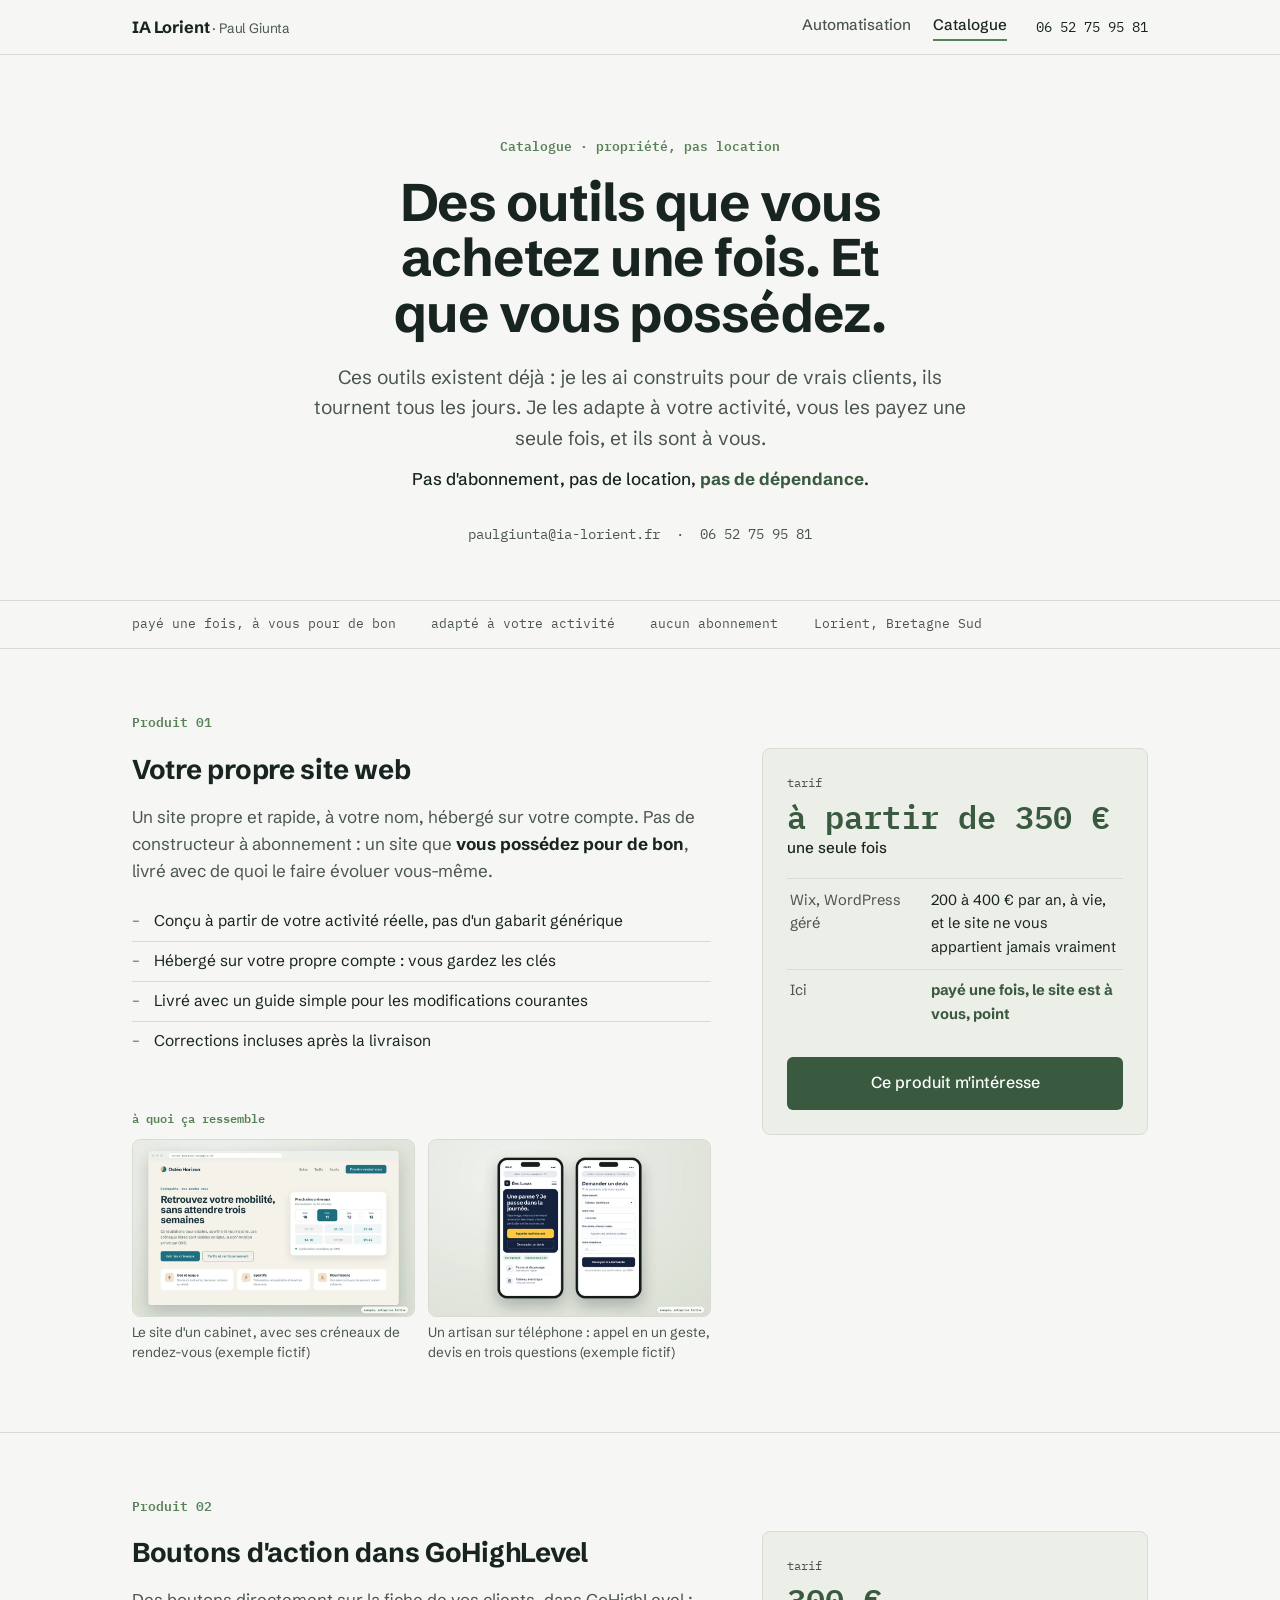
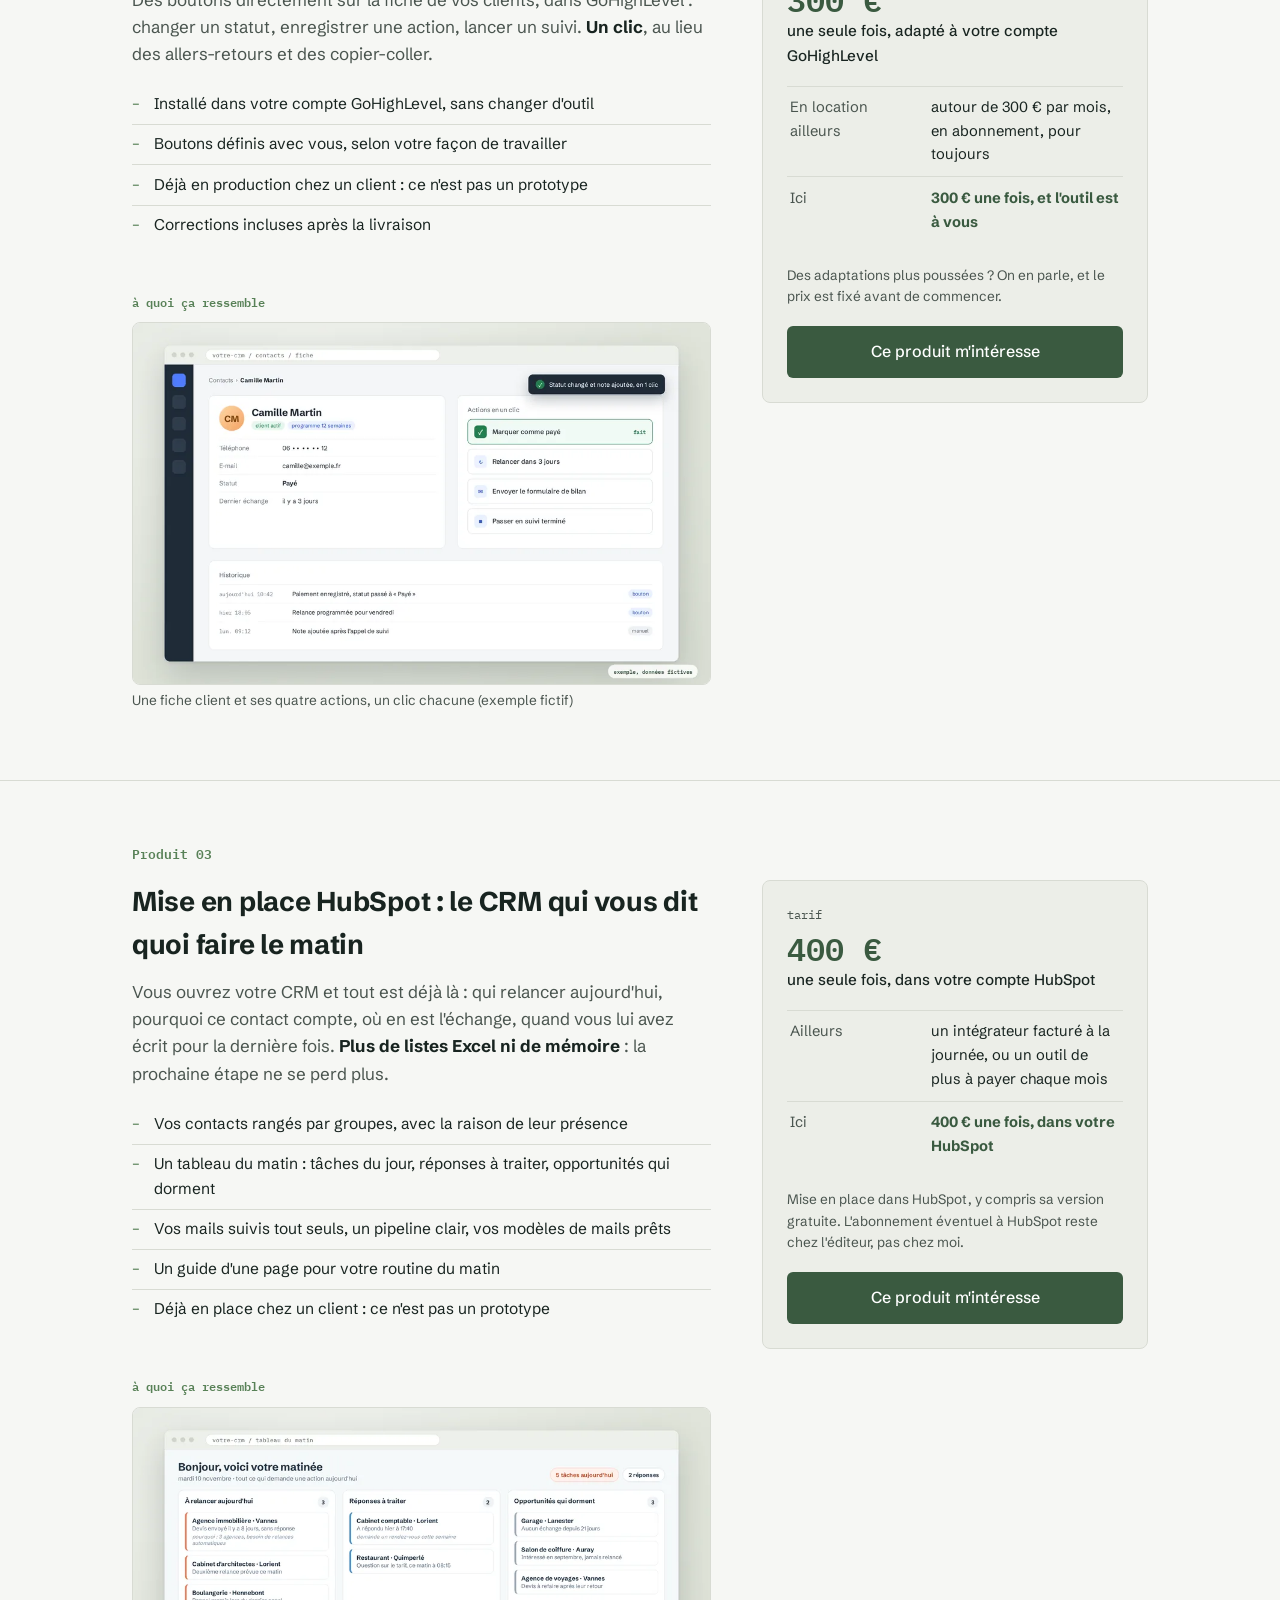
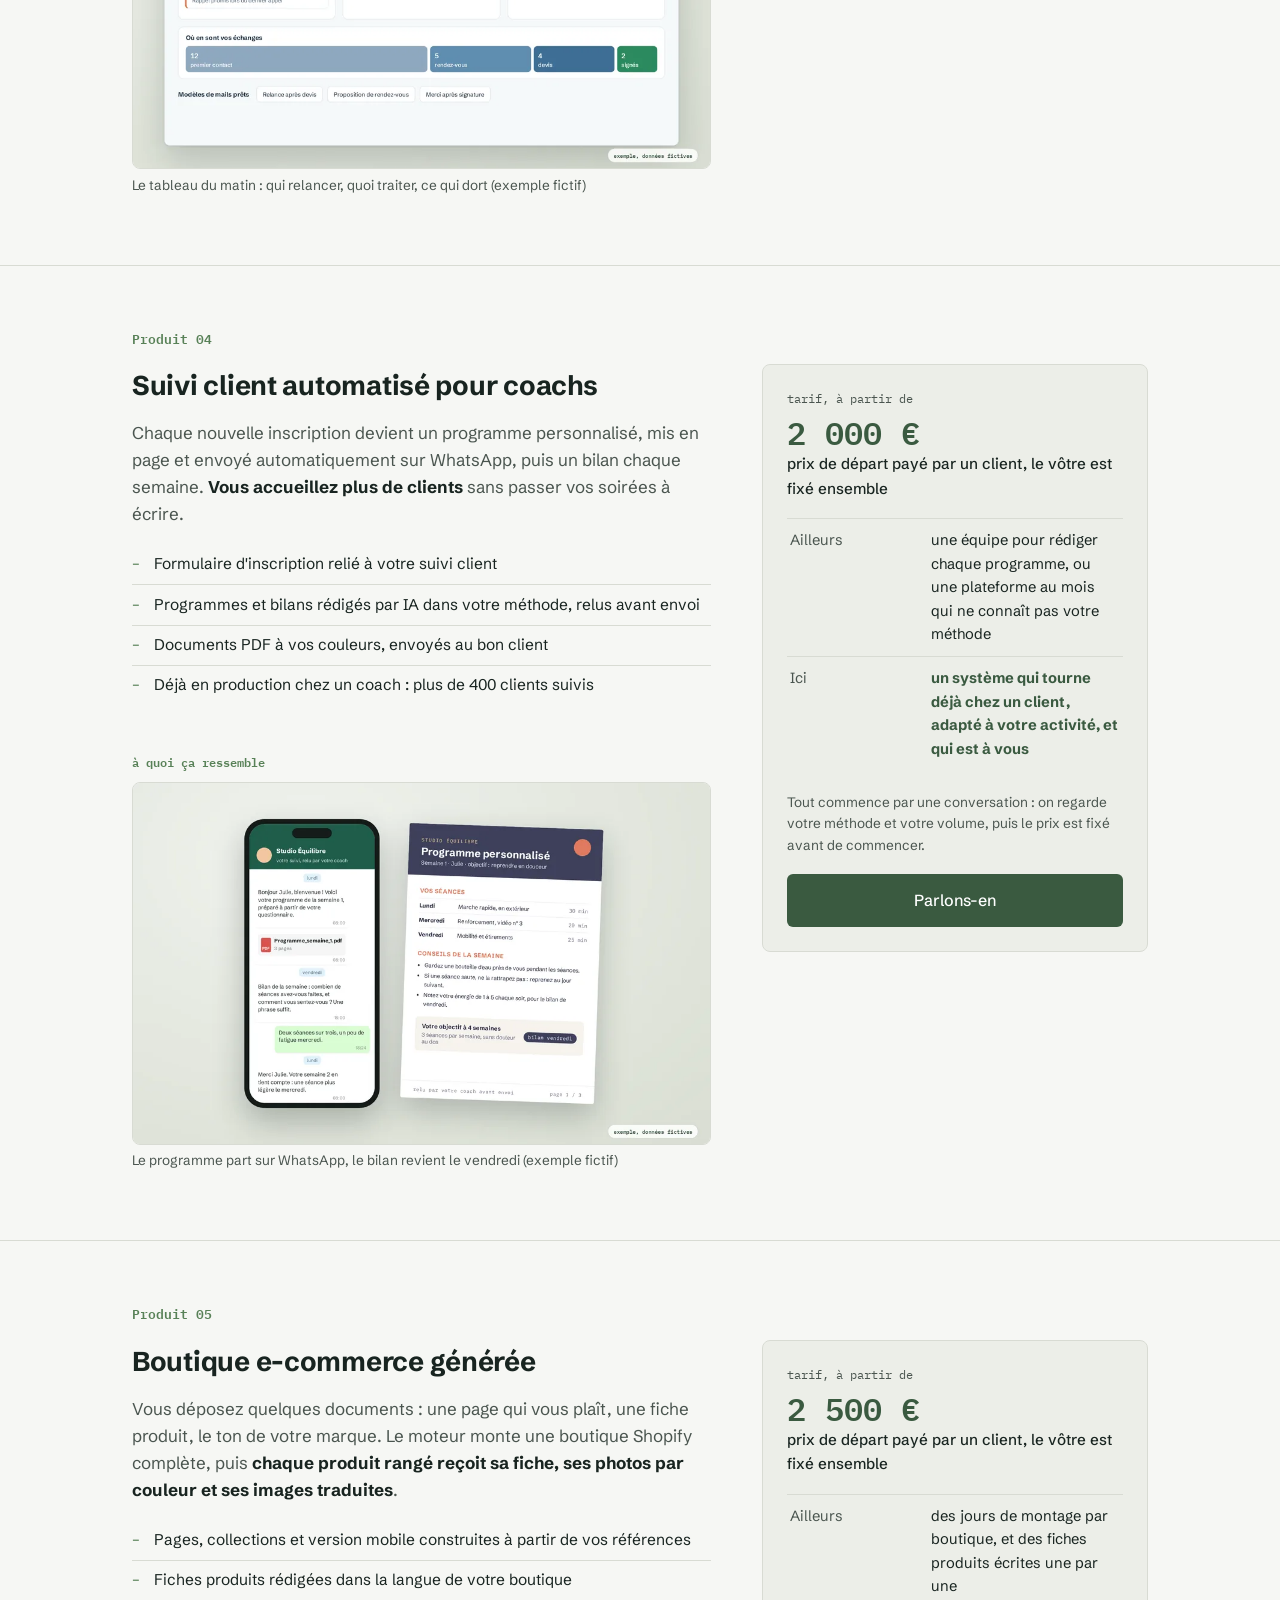
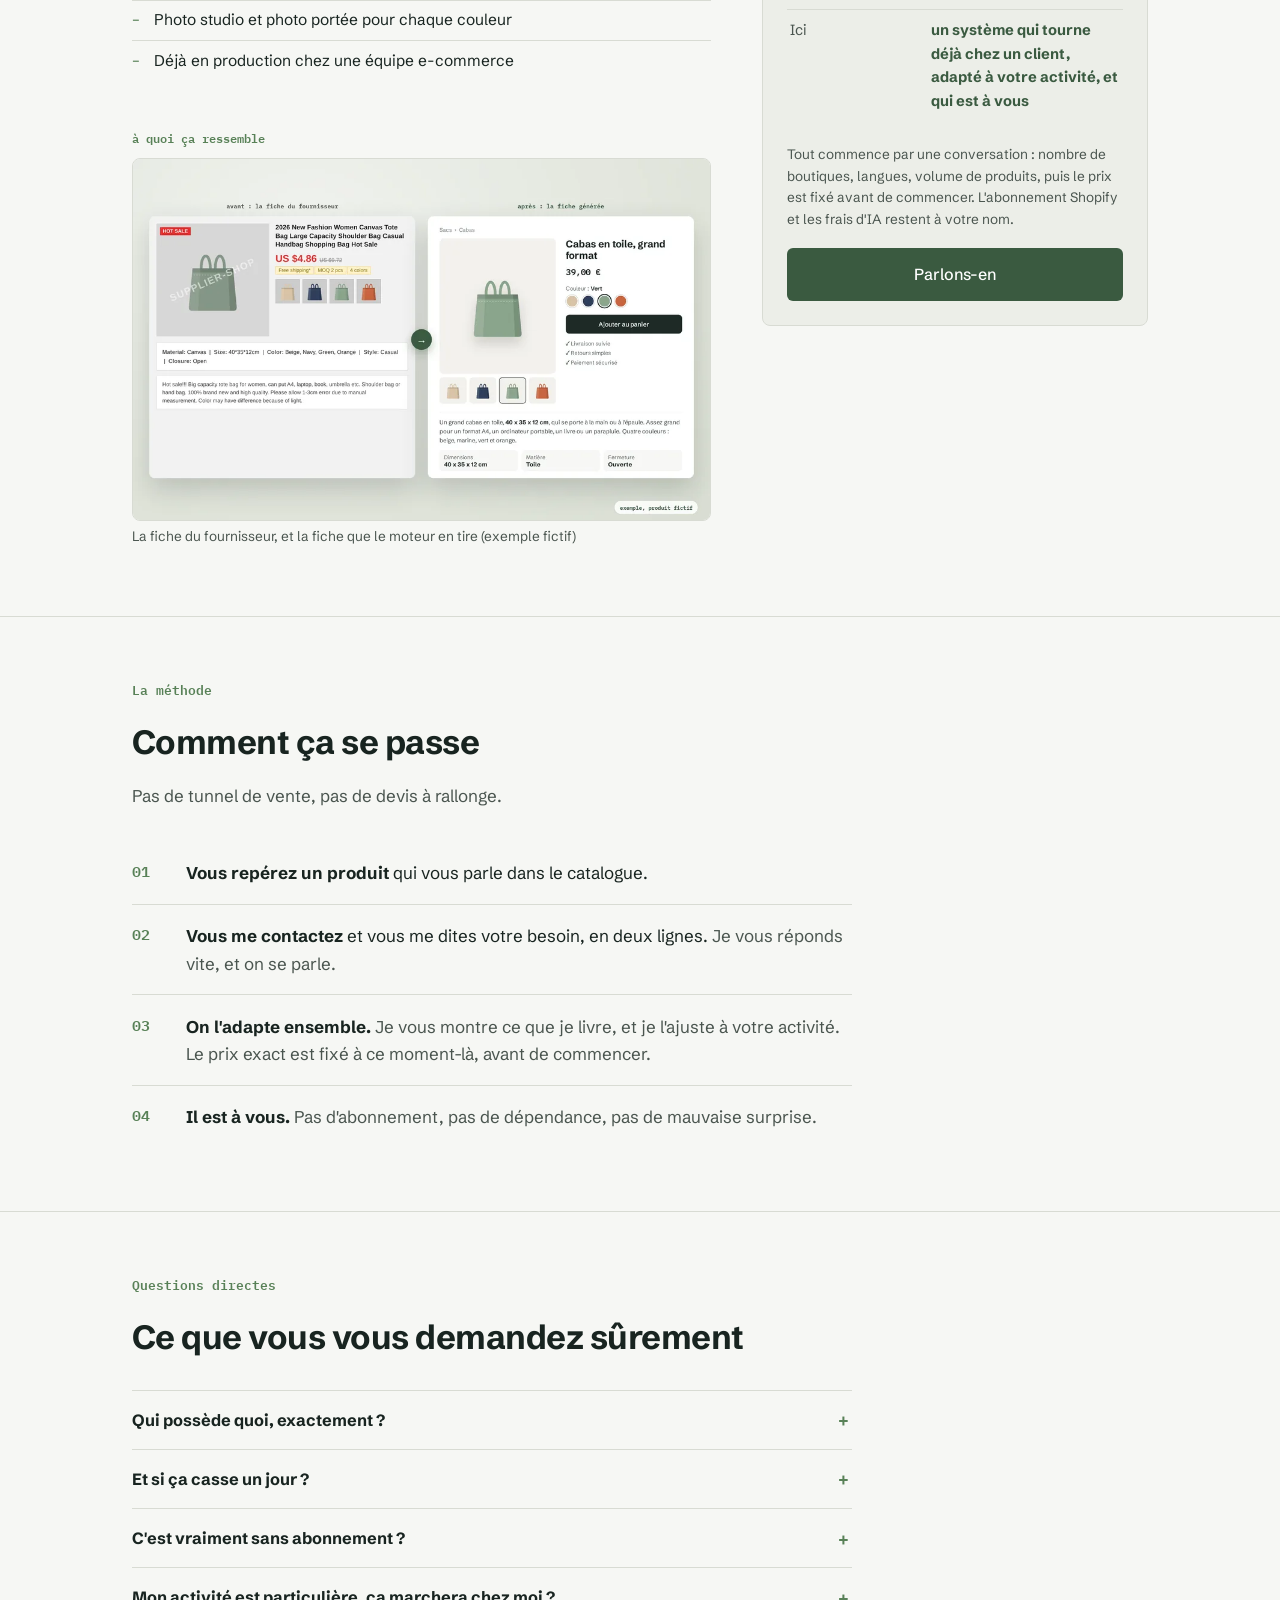
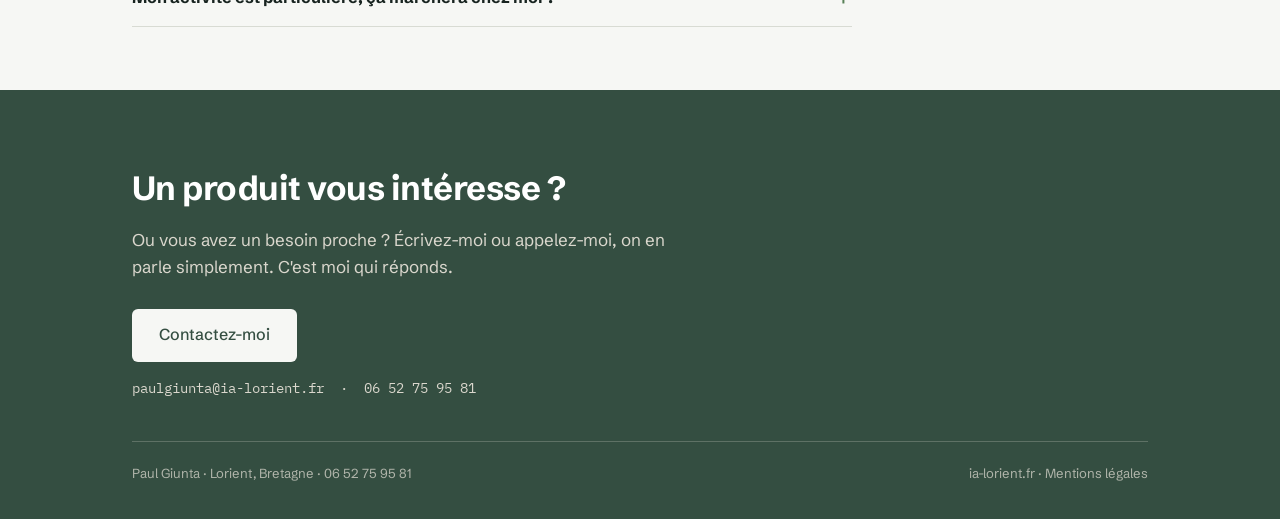
==== commit 15016b92: "Catalogue: galerie d'exemples fictifs sous chaque produit, agrandissement au clic, polices du site r" ====
--- a/catalogue.html
+++ b/catalogue.html
@@ -122,6 +122,27 @@
         table.compare td:last-child { color: var(--ink); }
         table.compare tr.win td:last-child { font-weight: 600; color: var(--hunter); }
         .pricebox .btn { width: 100%; text-align: center; }
+        @media (min-width: 781px) {
+            .prod { row-gap: 1.4rem; }
+            .prod > div:first-child { grid-column: 1; grid-row: 1; }
+            .prod > .pricebox { grid-column: 2; grid-row: 1 / span 2; position: sticky; top: 84px; }
+            .prod > .gallery { grid-column: 1; grid-row: 2; }
+        }
+
+        /* ── Galerie d'exemples ─────────────── */
+        .gallery { margin-bottom: 0.4rem; }
+        .gallery .g-label { font-family: 'IBM Plex Mono', monospace; font-size: 0.78rem; color: var(--fern); font-weight: 600; margin-bottom: 0.6rem; }
+        .gallery .g-grid { display: grid; gap: 0.8rem; grid-template-columns: minmax(0, 1fr); }
+        .gallery.multi .g-grid { grid-template-columns: repeat(2, minmax(0, 1fr)); }
+        .gallery figure { margin: 0; }
+        .gallery button { display: block; width: 100%; padding: 0; border: 1px solid var(--line); border-radius: 8px; overflow: hidden; background: var(--panel); cursor: zoom-in; }
+        .gallery img { display: block; width: 100%; height: auto; aspect-ratio: 16 / 10; object-fit: cover; transition: transform 0.3s; }
+        .gallery button:hover img { transform: scale(1.02); }
+        .gallery figcaption { font-size: 0.85rem; color: var(--muted); margin-top: 0.4rem; line-height: 1.45; }
+        .lb { position: relative; width: min(1200px, 94vw); margin: 0; }
+        .lb img { display: block; width: auto; max-width: 100%; height: auto; max-height: 82vh; margin: 0 auto; border-radius: 10px; box-shadow: 0 24px 70px rgba(24,36,32,0.35); }
+        .lb figcaption { color: #fff; text-align: center; margin-top: 0.8rem; font-size: 0.95rem; }
+        .lb .lb-close { position: absolute; top: -2.6rem; right: 0; background: transparent; border: 0; color: #fff; font-size: 2rem; line-height: 1; cursor: pointer; padding: 0.2rem 0.4rem; }
 
         /* ── Étapes ─────────────────────────── */
         ol.steps { list-style: none; counter-reset: st; max-width: 720px; }
@@ -404,6 +425,13 @@
                 </table>
                 <a class="btn js-contact" data-product="Votre propre site web" href="mailto:paulgiunta@ia-lorient.fr?subject=Produit%20%3A%20Votre%20propre%20site%20web&amp;body=Bonjour%20Paul%2C%0D%0A%0D%0AMon%20activit%C3%A9%20%3A%20%0D%0AMon%20site%20actuel%20(si%20j'en%20ai%20un)%20%3A%20%0D%0AMon%20t%C3%A9l%C3%A9phone%20%3A%20">Ce produit m'intéresse</a>
             </div>
+            <div class="gallery multi">
+                <p class="g-label">à quoi ça ressemble</p>
+                <div class="g-grid">
+                    <figure><button type="button" data-full="galerie/01a_site_osteo.webp"><img src="galerie/01a_site_osteo_m.webp" alt="Site d'un cabinet d'ostéopathie fictif, avec ses créneaux de rendez-vous" width="960" height="600" loading="lazy"></button><figcaption>Le site d'un cabinet, avec ses créneaux de rendez-vous (exemple fictif)</figcaption></figure>
+                    <figure><button type="button" data-full="galerie/01b_site_electricien_mobile.webp"><img src="galerie/01b_site_electricien_mobile_m.webp" alt="Site d'un électricien fictif sur téléphone, avec appel et demande de devis" width="960" height="600" loading="lazy"></button><figcaption>Un artisan sur téléphone : appel en un geste, devis en trois questions (exemple fictif)</figcaption></figure>
+                </div>
+            </div>
         </div>
     </div>
 </section>
@@ -432,6 +460,12 @@
                 </table>
                 <p style="font-size:0.85rem;color:var(--muted);margin-bottom:1.1rem;">Des adaptations plus poussées&nbsp;? On en parle, et le prix est fixé avant de commencer.</p>
                 <a class="btn js-contact" data-product="Boutons d'action dans GoHighLevel" href="mailto:paulgiunta@ia-lorient.fr?subject=Produit%20%3A%20Boutons%20GoHighLevel&amp;body=Bonjour%20Paul%2C%0D%0A%0D%0AMon%20CRM%20%3A%20%0D%0ACe%20que%20je%20voudrais%20g%C3%A9rer%20en%20un%20clic%20%3A%20%0D%0AMon%20t%C3%A9l%C3%A9phone%20%3A%20">Ce produit m'intéresse</a>
+            </div>
+            <div class="gallery">
+                <p class="g-label">à quoi ça ressemble</p>
+                <div class="g-grid">
+                    <figure><button type="button" data-full="galerie/02_crm_boutons.webp"><img src="galerie/02_crm_boutons_m.webp" alt="Fiche client d'un CRM avec quatre boutons d'action" width="960" height="600" loading="lazy"></button><figcaption>Une fiche client et ses quatre actions, un clic chacune (exemple fictif)</figcaption></figure>
+                </div>
             </div>
         </div>
     </div>
@@ -463,6 +497,12 @@
                 <p style="font-size:0.85rem;color:var(--muted);margin-bottom:1.1rem;">Mise en place dans HubSpot, y compris sa version gratuite. L'abonnement éventuel à HubSpot reste chez l'éditeur, pas chez moi.</p>
                 <a class="btn js-contact" data-product="Mise en place HubSpot : le CRM du matin" href="mailto:paulgiunta@ia-lorient.fr?subject=Produit%20%3A%20Mise%20en%20place%20HubSpot&amp;body=Bonjour%20Paul%2C%0D%0A%0D%0AMon%20CRM%20actuel%20%3A%20%0D%0ACe%20que%20je%20perds%20de%20vue%20aujourd%27hui%20%3A%20%0D%0AMon%20t%C3%A9l%C3%A9phone%20%3A%20">Ce produit m'intéresse</a>
             </div>
+            <div class="gallery">
+                <p class="g-label">à quoi ça ressemble</p>
+                <div class="g-grid">
+                    <figure><button type="button" data-full="galerie/03_crm_tableau_matin.webp"><img src="galerie/03_crm_tableau_matin_m.webp" alt="Tableau du matin d'un CRM : relances du jour, réponses à traiter, opportunités qui dorment" width="960" height="600" loading="lazy"></button><figcaption>Le tableau du matin : qui relancer, quoi traiter, ce qui dort (exemple fictif)</figcaption></figure>
+                </div>
+            </div>
         </div>
     </div>
 </section>
@@ -492,6 +532,12 @@
                 <p style="font-size:0.85rem;color:var(--muted);margin-bottom:1.1rem;">Tout commence par une conversation&nbsp;: on regarde votre méthode et votre volume, puis le prix est fixé avant de commencer.</p>
                 <a class="btn js-contact" data-product="Suivi client automatisé pour coachs" href="mailto:paulgiunta@ia-lorient.fr?subject=Produit%20%3A%20Suivi%20client%20pour%20coachs&amp;body=Bonjour%20Paul%2C%0D%0A%0D%0AMon%20activit%C3%A9%20de%20coaching%20%3A%20%0D%0ANombre%20de%20clients%20suivis%20%3A%20%0D%0AMon%20t%C3%A9l%C3%A9phone%20%3A%20">Parlons-en</a>
             </div>
+            <div class="gallery">
+                <p class="g-label">à quoi ça ressemble</p>
+                <div class="g-grid">
+                    <figure><button type="button" data-full="galerie/04a_coach_whatsapp_pdf.webp"><img src="galerie/04a_coach_whatsapp_pdf_m.webp" alt="Conversation WhatsApp d'un coach fictif et programme personnalisé en PDF" width="960" height="600" loading="lazy"></button><figcaption>Le programme part sur WhatsApp, le bilan revient le vendredi (exemple fictif)</figcaption></figure>
+                </div>
+            </div>
         </div>
     </div>
 </section>
@@ -520,6 +566,12 @@
                 </table>
                 <p style="font-size:0.85rem;color:var(--muted);margin-bottom:1.1rem;">Tout commence par une conversation&nbsp;: nombre de boutiques, langues, volume de produits, puis le prix est fixé avant de commencer. L'abonnement Shopify et les frais d'IA restent à votre nom.</p>
                 <a class="btn js-contact" data-product="Boutique e-commerce générée" href="mailto:paulgiunta@ia-lorient.fr?subject=Produit%20%3A%20Boutique%20e-commerce%20g%C3%A9n%C3%A9r%C3%A9e&amp;body=Bonjour%20Paul%2C%0D%0A%0D%0AMa%20boutique%20ou%20mon%20projet%20%3A%20%0D%0ANombre%20de%20boutiques%20et%20de%20produits%20%3A%20%0D%0AMon%20t%C3%A9l%C3%A9phone%20%3A%20">Parlons-en</a>
+            </div>
+            <div class="gallery">
+                <p class="g-label">à quoi ça ressemble</p>
+                <div class="g-grid">
+                    <figure><button type="button" data-full="galerie/05a_boutique_avant_apres.webp"><img src="galerie/05a_boutique_avant_apres_m.webp" alt="Fiche produit d'un fournisseur, puis la fiche produit générée par le moteur" width="960" height="600" loading="lazy"></button><figcaption>La fiche du fournisseur, et la fiche que le moteur en tire (exemple fictif)</figcaption></figure>
+                </div>
             </div>
         </div>
     </div>
@@ -597,6 +649,13 @@
     <p class="m-note">Si rien ne s'ouvre en cliquant, pas d'inquiétude&nbsp;: votre ordinateur n'a peut-être pas de logiciel de mail configuré. Copiez mon adresse ci-dessus et écrivez-moi depuis votre messagerie habituelle (Gmail, Outlook, etc.).</p>
   </div>
 </div>
+<div class="modal-overlay" id="g-lightbox" role="dialog" aria-modal="true" aria-label="Exemple agrandi">
+  <figure class="lb">
+    <button class="lb-close" id="g-close" type="button" aria-label="Fermer">&times;</button>
+    <img id="g-img" alt="">
+    <figcaption id="g-cap"></figcaption>
+  </figure>
+</div>
 <script>
 (function () {
   var email = 'paulgiunta@ia-lorient.fr';
@@ -651,6 +710,39 @@
     }
   });
 })();
+(function () {
+  var lb = document.getElementById('g-lightbox');
+  if (!lb) return;
+  var img = document.getElementById('g-img');
+  var cap = document.getElementById('g-cap');
+  var closeBtn = document.getElementById('g-close');
+  var lastFocus = null;
+
+  function openLb(src, alt, text) {
+    lastFocus = document.activeElement;
+    img.src = src;
+    img.alt = alt;
+    cap.textContent = text;
+    lb.classList.add('open');
+    closeBtn.focus();
+  }
+  function closeLb() {
+    lb.classList.remove('open');
+    img.removeAttribute('src');
+    if (lastFocus) lastFocus.focus();
+  }
+
+  document.querySelectorAll('.gallery button[data-full]').forEach(function (b) {
+    b.addEventListener('click', function () {
+      var vignette = b.querySelector('img');
+      var legende = b.parentNode.querySelector('figcaption');
+      openLb(b.getAttribute('data-full'), vignette ? vignette.alt : '', legende ? legende.textContent : '');
+    });
+  });
+  closeBtn.addEventListener('click', closeLb);
+  lb.addEventListener('click', function (e) { if (e.target === lb) closeLb(); });
+  document.addEventListener('keydown', function (e) { if (e.key === 'Escape' && lb.classList.contains('open')) closeLb(); });
+})();
 </script>
 
 </body>
--- a/fonts/fonts.css
+++ b/fonts/fonts.css
@@ -3,7 +3,7 @@
   font-style: normal;
   font-weight: 400;
   font-display: swap;
-  src: url('fonts/schibstedgrotesk-400-latin-ext.woff2') format('woff2');
+  src: url('schibstedgrotesk-400-latin-ext.woff2') format('woff2');
   unicode-range: U+0100-02BA, U+02BD-02C5, U+02C7-02CC, U+02CE-02D7, U+02DD-02FF, U+0304, U+0308, U+0329, U+1D00-1DBF, U+1E00-1E9F, U+1EF2-1EFF, U+2020, U+20A0-20AB, U+20AD-20C0, U+2113, U+2C60-2C7F, U+A720-A7FF;
 }
 @font-face {
@@ -11,7 +11,7 @@
   font-style: normal;
   font-weight: 400;
   font-display: swap;
-  src: url('fonts/schibstedgrotesk-400-latin.woff2') format('woff2');
+  src: url('schibstedgrotesk-400-latin.woff2') format('woff2');
   unicode-range: U+0000-00FF, U+0131, U+0152-0153, U+02BB-02BC, U+02C6, U+02DA, U+02DC, U+0304, U+0308, U+0329, U+2000-206F, U+20AC, U+2122, U+2191, U+2193, U+2212, U+2215, U+FEFF, U+FFFD;
 }
 @font-face {
@@ -19,7 +19,7 @@
   font-style: normal;
   font-weight: 500;
   font-display: swap;
-  src: url('fonts/schibstedgrotesk-500-latin-ext.woff2') format('woff2');
+  src: url('schibstedgrotesk-500-latin-ext.woff2') format('woff2');
   unicode-range: U+0100-02BA, U+02BD-02C5, U+02C7-02CC, U+02CE-02D7, U+02DD-02FF, U+0304, U+0308, U+0329, U+1D00-1DBF, U+1E00-1E9F, U+1EF2-1EFF, U+2020, U+20A0-20AB, U+20AD-20C0, U+2113, U+2C60-2C7F, U+A720-A7FF;
 }
 @font-face {
@@ -27,7 +27,7 @@
   font-style: normal;
   font-weight: 500;
   font-display: swap;
-  src: url('fonts/schibstedgrotesk-500-latin.woff2') format('woff2');
+  src: url('schibstedgrotesk-500-latin.woff2') format('woff2');
   unicode-range: U+0000-00FF, U+0131, U+0152-0153, U+02BB-02BC, U+02C6, U+02DA, U+02DC, U+0304, U+0308, U+0329, U+2000-206F, U+20AC, U+2122, U+2191, U+2193, U+2212, U+2215, U+FEFF, U+FFFD;
 }
 @font-face {
@@ -35,7 +35,7 @@
   font-style: normal;
   font-weight: 700;
   font-display: swap;
-  src: url('fonts/schibstedgrotesk-700-latin-ext.woff2') format('woff2');
+  src: url('schibstedgrotesk-700-latin-ext.woff2') format('woff2');
   unicode-range: U+0100-02BA, U+02BD-02C5, U+02C7-02CC, U+02CE-02D7, U+02DD-02FF, U+0304, U+0308, U+0329, U+1D00-1DBF, U+1E00-1E9F, U+1EF2-1EFF, U+2020, U+20A0-20AB, U+20AD-20C0, U+2113, U+2C60-2C7F, U+A720-A7FF;
 }
 @font-face {
@@ -43,7 +43,7 @@
   font-style: normal;
   font-weight: 700;
   font-display: swap;
-  src: url('fonts/schibstedgrotesk-700-latin.woff2') format('woff2');
+  src: url('schibstedgrotesk-700-latin.woff2') format('woff2');
   unicode-range: U+0000-00FF, U+0131, U+0152-0153, U+02BB-02BC, U+02C6, U+02DA, U+02DC, U+0304, U+0308, U+0329, U+2000-206F, U+20AC, U+2122, U+2191, U+2193, U+2212, U+2215, U+FEFF, U+FFFD;
 }
 @font-face {
@@ -51,7 +51,7 @@
   font-style: normal;
   font-weight: 400;
   font-display: swap;
-  src: url('fonts/ibmplexmono-400-latin-ext.woff2') format('woff2');
+  src: url('ibmplexmono-400-latin-ext.woff2') format('woff2');
   unicode-range: U+0100-02BA, U+02BD-02C5, U+02C7-02CC, U+02CE-02D7, U+02DD-02FF, U+0304, U+0308, U+0329, U+1D00-1DBF, U+1E00-1E9F, U+1EF2-1EFF, U+2020, U+20A0-20AB, U+20AD-20C0, U+2113, U+2C60-2C7F, U+A720-A7FF;
 }
 @font-face {
@@ -59,7 +59,7 @@
   font-style: normal;
   font-weight: 400;
   font-display: swap;
-  src: url('fonts/ibmplexmono-400-latin.woff2') format('woff2');
+  src: url('ibmplexmono-400-latin.woff2') format('woff2');
   unicode-range: U+0000-00FF, U+0131, U+0152-0153, U+02BB-02BC, U+02C6, U+02DA, U+02DC, U+0304, U+0308, U+0329, U+2000-206F, U+20AC, U+2122, U+2191, U+2193, U+2212, U+2215, U+FEFF, U+FFFD;
 }
 @font-face {
@@ -67,7 +67,7 @@
   font-style: normal;
   font-weight: 600;
   font-display: swap;
-  src: url('fonts/ibmplexmono-600-latin-ext.woff2') format('woff2');
+  src: url('ibmplexmono-600-latin-ext.woff2') format('woff2');
   unicode-range: U+0100-02BA, U+02BD-02C5, U+02C7-02CC, U+02CE-02D7, U+02DD-02FF, U+0304, U+0308, U+0329, U+1D00-1DBF, U+1E00-1E9F, U+1EF2-1EFF, U+2020, U+20A0-20AB, U+20AD-20C0, U+2113, U+2C60-2C7F, U+A720-A7FF;
 }
 @font-face {
@@ -75,6 +75,6 @@
   font-style: normal;
   font-weight: 600;
   font-display: swap;
-  src: url('fonts/ibmplexmono-600-latin.woff2') format('woff2');
+  src: url('ibmplexmono-600-latin.woff2') format('woff2');
   unicode-range: U+0000-00FF, U+0131, U+0152-0153, U+02BB-02BC, U+02C6, U+02DA, U+02DC, U+0304, U+0308, U+0329, U+2000-206F, U+20AC, U+2122, U+2191, U+2193, U+2212, U+2215, U+FEFF, U+FFFD;
 }
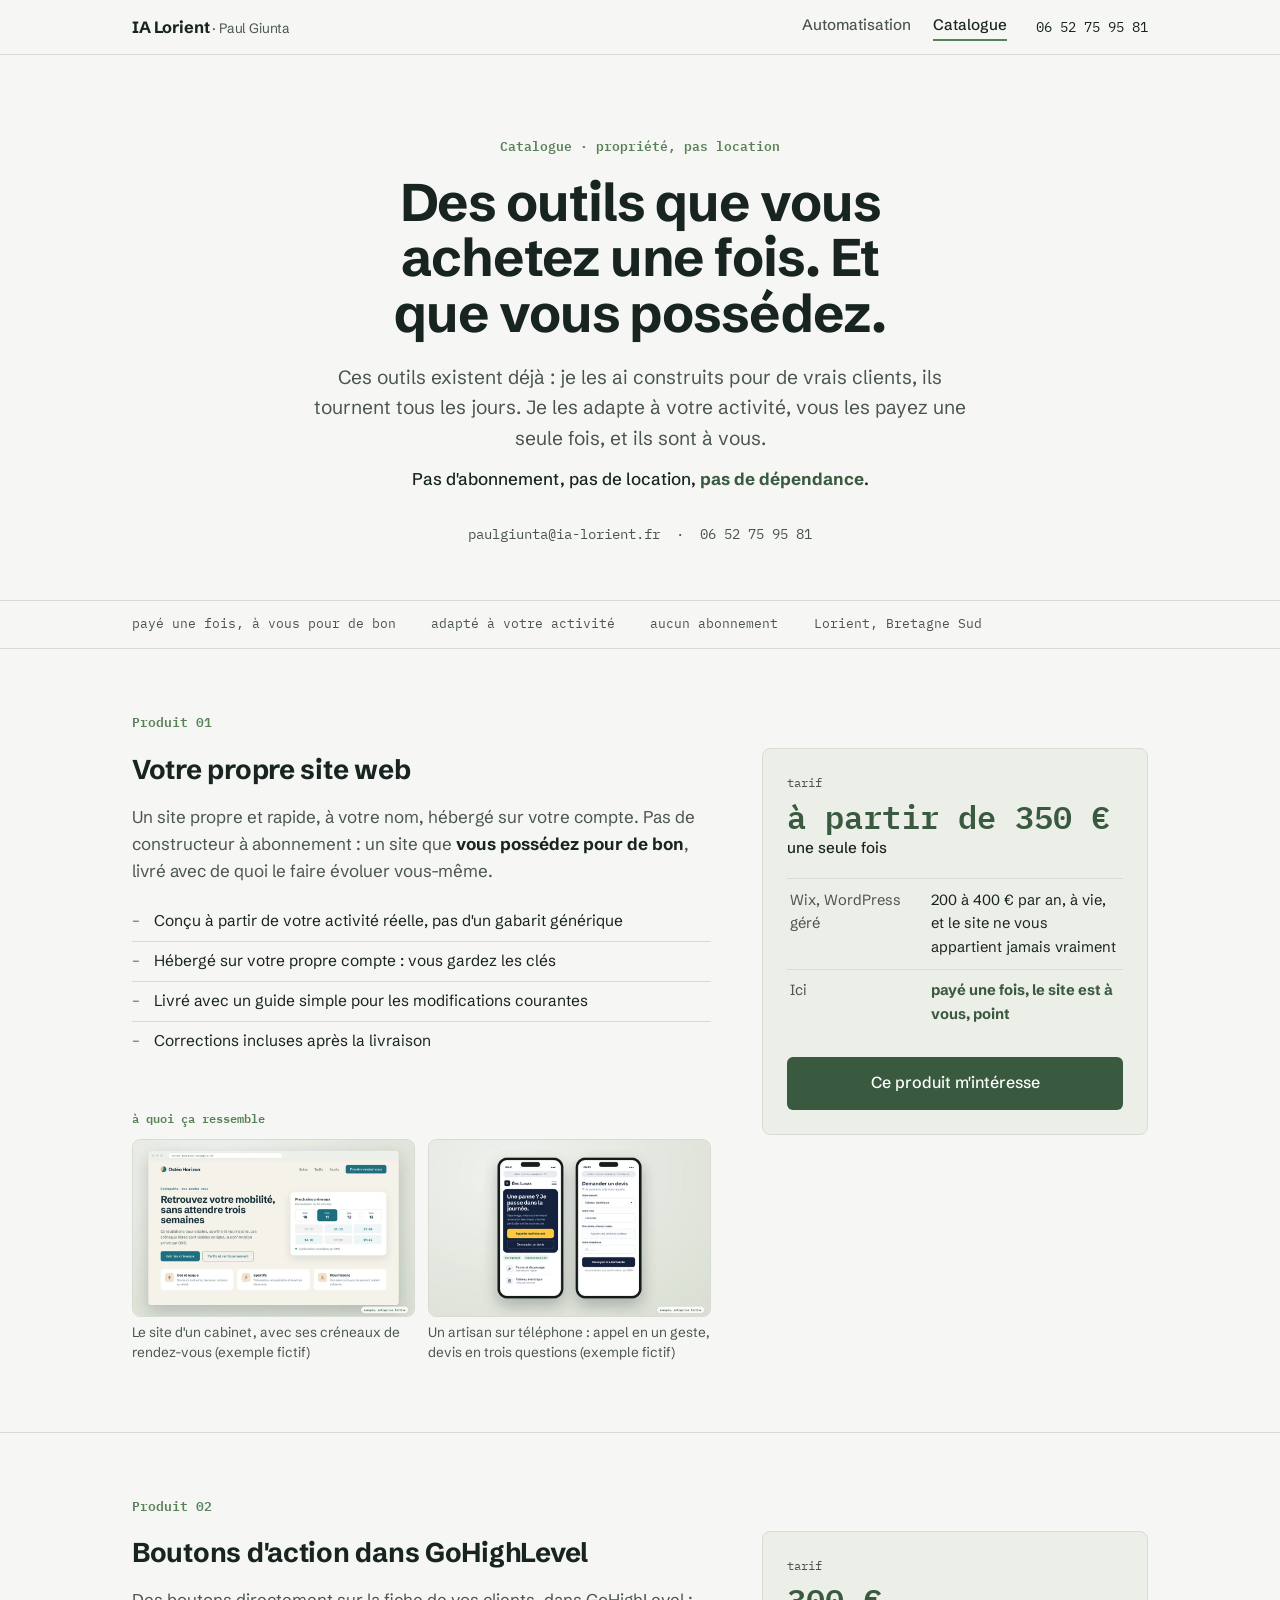
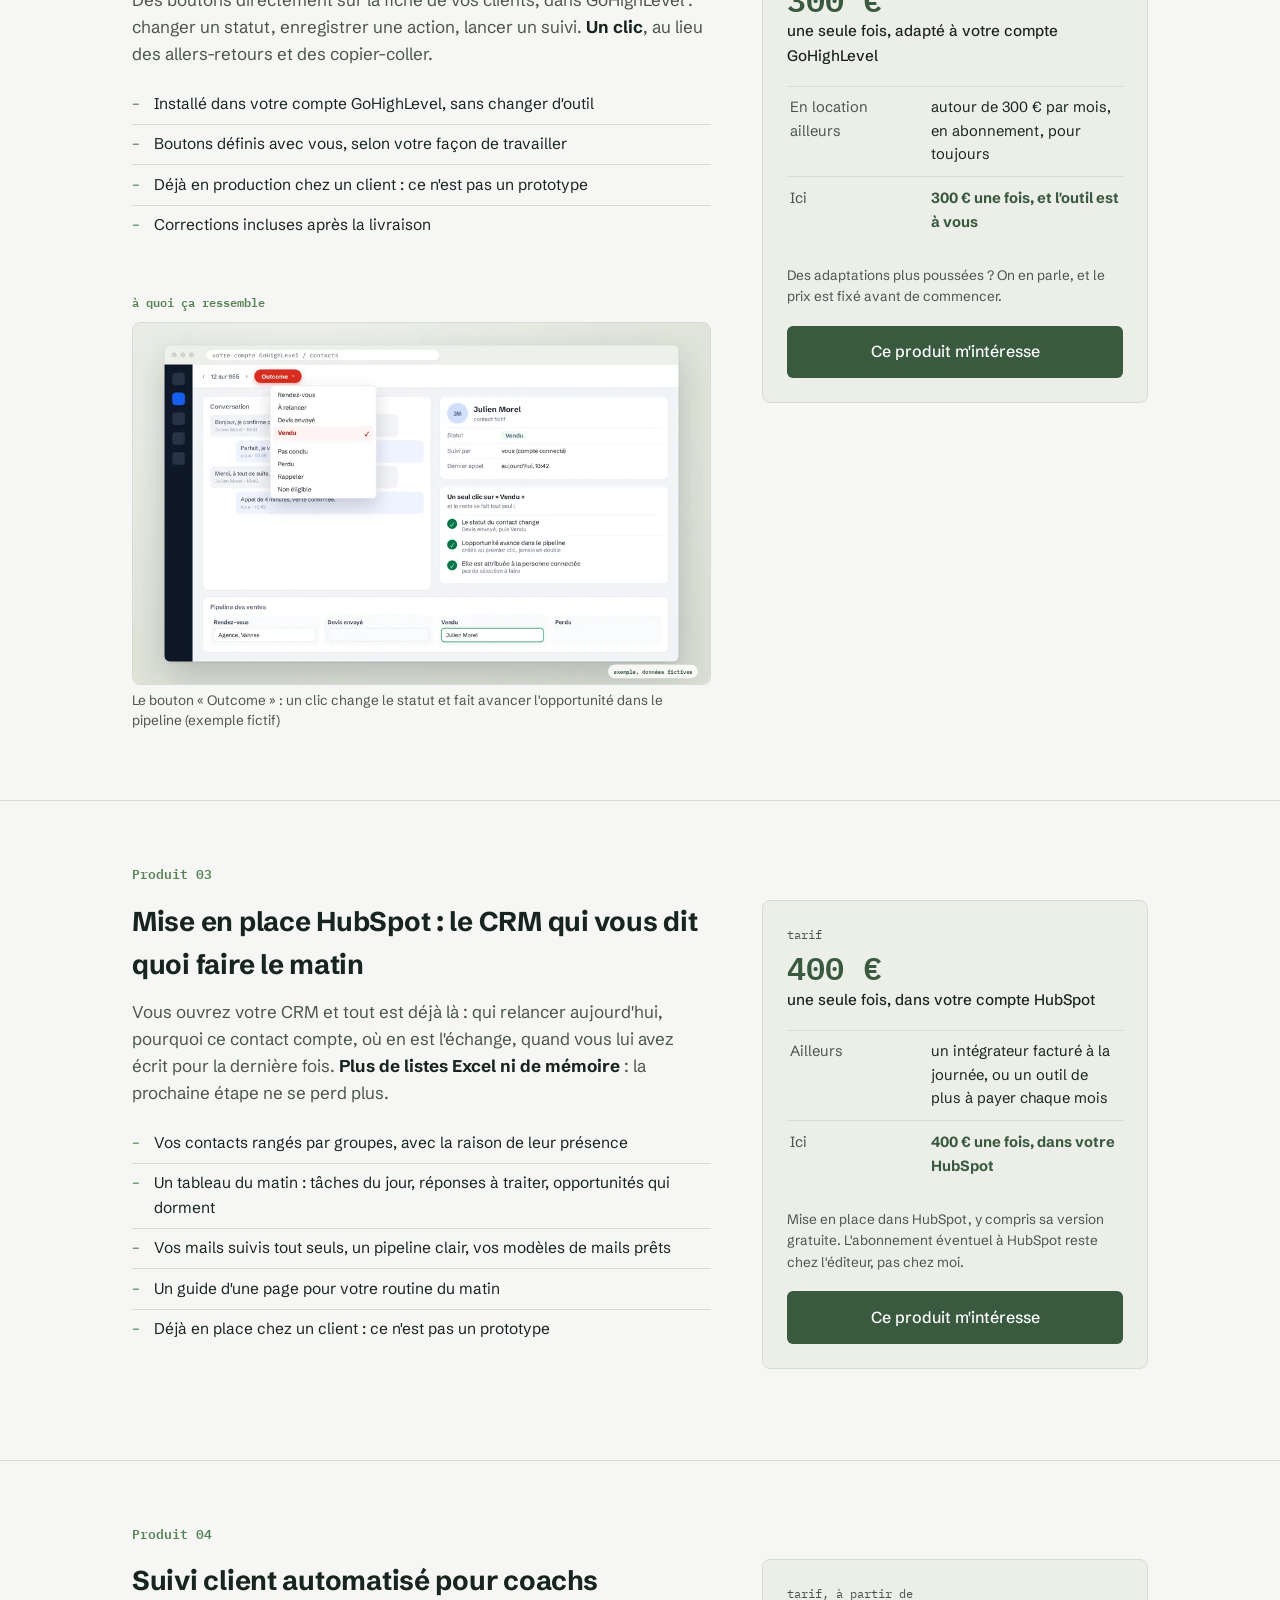
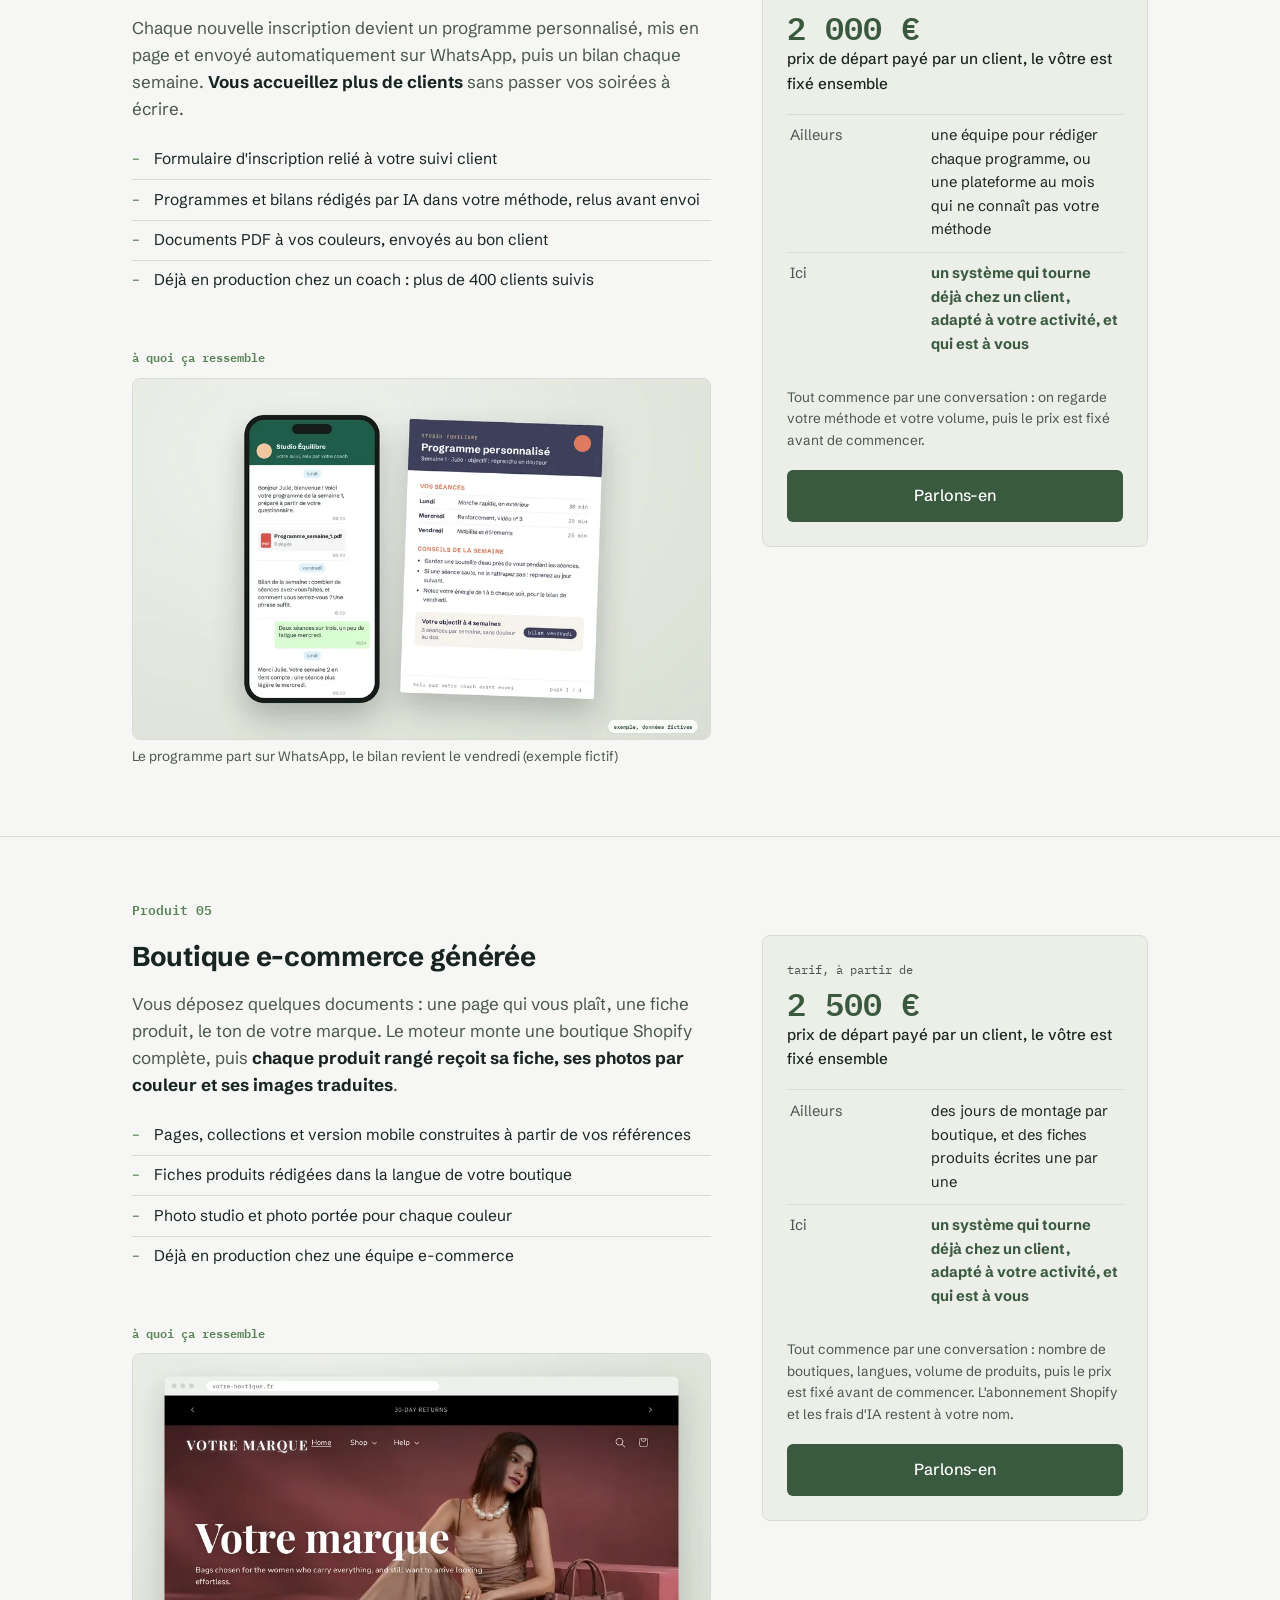
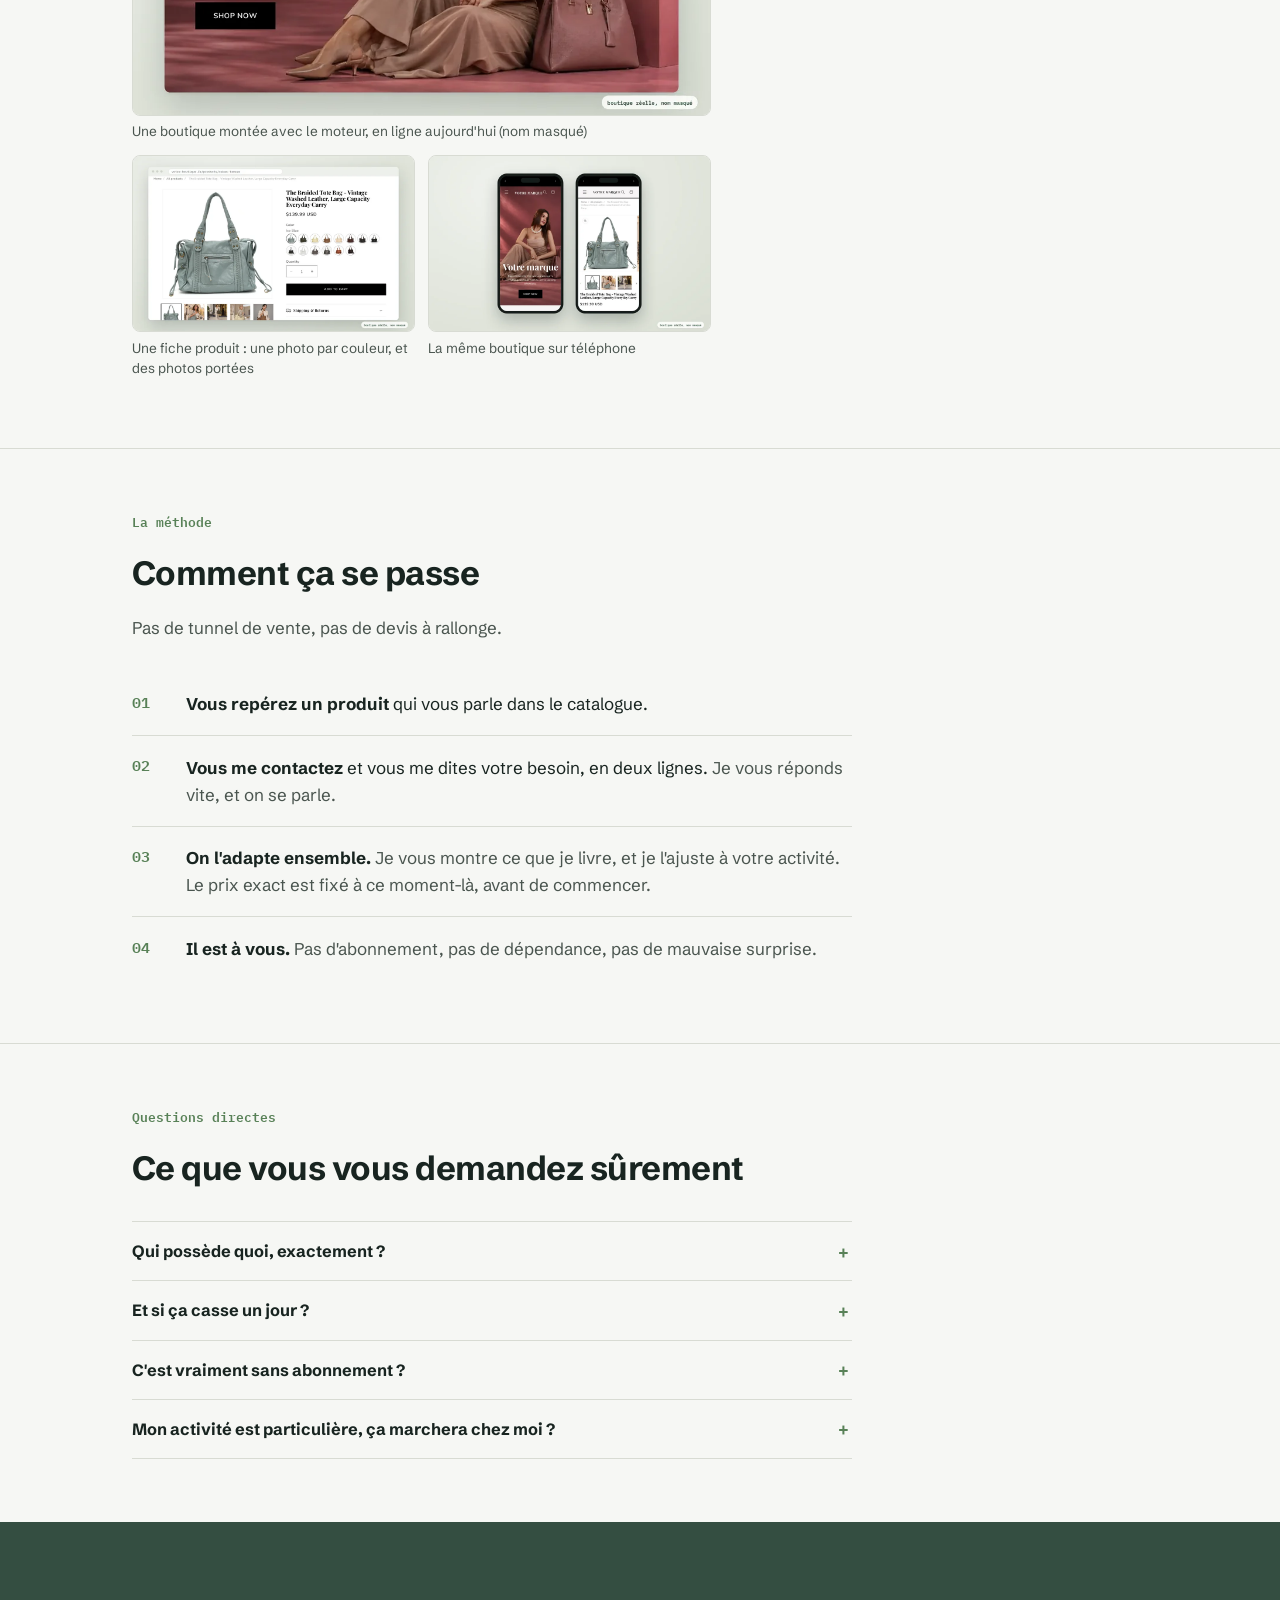
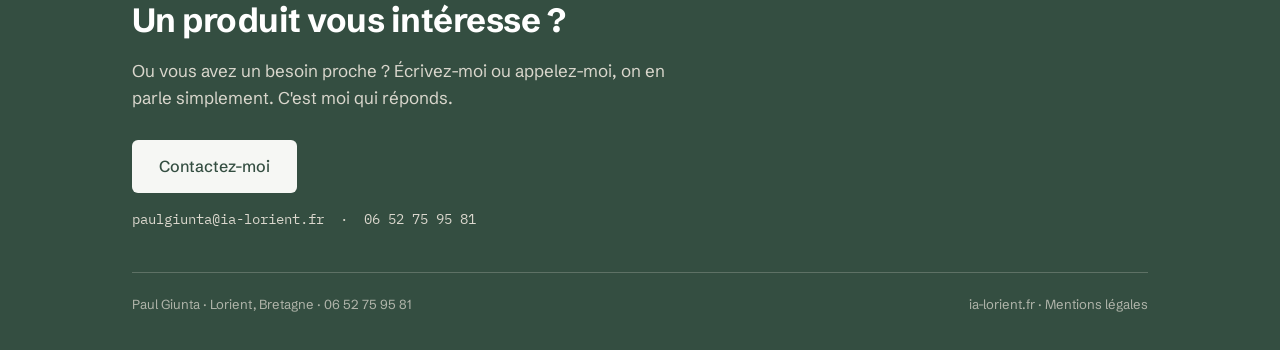
==== commit 7f267966: "Catalogue: vrai bouton Outcome, captures de boutique en production (nom masque), galerie HubSpot ret" ====
--- a/catalogue.html
+++ b/catalogue.html
@@ -134,6 +134,7 @@
         .gallery .g-label { font-family: 'IBM Plex Mono', monospace; font-size: 0.78rem; color: var(--fern); font-weight: 600; margin-bottom: 0.6rem; }
         .gallery .g-grid { display: grid; gap: 0.8rem; grid-template-columns: minmax(0, 1fr); }
         .gallery.multi .g-grid { grid-template-columns: repeat(2, minmax(0, 1fr)); }
+        .gallery.multi figure:first-child:nth-last-child(odd) { grid-column: 1 / -1; }
         .gallery figure { margin: 0; }
         .gallery button { display: block; width: 100%; padding: 0; border: 1px solid var(--line); border-radius: 8px; overflow: hidden; background: var(--panel); cursor: zoom-in; }
         .gallery img { display: block; width: 100%; height: auto; aspect-ratio: 16 / 10; object-fit: cover; transition: transform 0.3s; }
@@ -464,7 +465,7 @@
             <div class="gallery">
                 <p class="g-label">à quoi ça ressemble</p>
                 <div class="g-grid">
-                    <figure><button type="button" data-full="galerie/02_crm_boutons.webp"><img src="galerie/02_crm_boutons_m.webp" alt="Fiche client d'un CRM avec quatre boutons d'action" width="960" height="600" loading="lazy"></button><figcaption>Une fiche client et ses quatre actions, un clic chacune (exemple fictif)</figcaption></figure>
+                    <figure><button type="button" data-full="galerie/02_crm_boutons.webp"><img src="galerie/02_crm_boutons_m.webp" alt="Fiche d'un contact dans GoHighLevel avec le bouton Outcome ouvert sur la liste des statuts" width="960" height="600" loading="lazy"></button><figcaption>Le bouton « Outcome » : un clic change le statut et fait avancer l'opportunité dans le pipeline (exemple fictif)</figcaption></figure>
                 </div>
             </div>
         </div>
@@ -497,12 +498,6 @@
                 <p style="font-size:0.85rem;color:var(--muted);margin-bottom:1.1rem;">Mise en place dans HubSpot, y compris sa version gratuite. L'abonnement éventuel à HubSpot reste chez l'éditeur, pas chez moi.</p>
                 <a class="btn js-contact" data-product="Mise en place HubSpot : le CRM du matin" href="mailto:paulgiunta@ia-lorient.fr?subject=Produit%20%3A%20Mise%20en%20place%20HubSpot&amp;body=Bonjour%20Paul%2C%0D%0A%0D%0AMon%20CRM%20actuel%20%3A%20%0D%0ACe%20que%20je%20perds%20de%20vue%20aujourd%27hui%20%3A%20%0D%0AMon%20t%C3%A9l%C3%A9phone%20%3A%20">Ce produit m'intéresse</a>
             </div>
-            <div class="gallery">
-                <p class="g-label">à quoi ça ressemble</p>
-                <div class="g-grid">
-                    <figure><button type="button" data-full="galerie/03_crm_tableau_matin.webp"><img src="galerie/03_crm_tableau_matin_m.webp" alt="Tableau du matin d'un CRM : relances du jour, réponses à traiter, opportunités qui dorment" width="960" height="600" loading="lazy"></button><figcaption>Le tableau du matin : qui relancer, quoi traiter, ce qui dort (exemple fictif)</figcaption></figure>
-                </div>
-            </div>
         </div>
     </div>
 </section>
@@ -567,10 +562,12 @@
                 <p style="font-size:0.85rem;color:var(--muted);margin-bottom:1.1rem;">Tout commence par une conversation&nbsp;: nombre de boutiques, langues, volume de produits, puis le prix est fixé avant de commencer. L'abonnement Shopify et les frais d'IA restent à votre nom.</p>
                 <a class="btn js-contact" data-product="Boutique e-commerce générée" href="mailto:paulgiunta@ia-lorient.fr?subject=Produit%20%3A%20Boutique%20e-commerce%20g%C3%A9n%C3%A9r%C3%A9e&amp;body=Bonjour%20Paul%2C%0D%0A%0D%0AMa%20boutique%20ou%20mon%20projet%20%3A%20%0D%0ANombre%20de%20boutiques%20et%20de%20produits%20%3A%20%0D%0AMon%20t%C3%A9l%C3%A9phone%20%3A%20">Parlons-en</a>
             </div>
-            <div class="gallery">
+            <div class="gallery multi">
                 <p class="g-label">à quoi ça ressemble</p>
                 <div class="g-grid">
-                    <figure><button type="button" data-full="galerie/05a_boutique_avant_apres.webp"><img src="galerie/05a_boutique_avant_apres_m.webp" alt="Fiche produit d'un fournisseur, puis la fiche produit générée par le moteur" width="960" height="600" loading="lazy"></button><figcaption>La fiche du fournisseur, et la fiche que le moteur en tire (exemple fictif)</figcaption></figure>
+                    <figure><button type="button" data-full="galerie/05b_boutique_accueil.webp"><img src="galerie/05b_boutique_accueil_m.webp" alt="Page d'accueil d'une boutique en ligne montée avec le moteur, nom de la marque masqué" width="960" height="600" loading="lazy"></button><figcaption>Une boutique montée avec le moteur, en ligne aujourd'hui (nom masqué)</figcaption></figure>
+                    <figure><button type="button" data-full="galerie/05a_boutique_produit.webp"><img src="galerie/05a_boutique_produit_m.webp" alt="Fiche produit d'un sac avec une photo par couleur et des photos portées" width="960" height="600" loading="lazy"></button><figcaption>Une fiche produit : une photo par couleur, et des photos portées</figcaption></figure>
+                    <figure><button type="button" data-full="galerie/05c_boutique_mobile.webp"><img src="galerie/05c_boutique_mobile_m.webp" alt="La même boutique sur téléphone, accueil et fiche produit" width="960" height="600" loading="lazy"></button><figcaption>La même boutique sur téléphone</figcaption></figure>
                 </div>
             </div>
         </div>
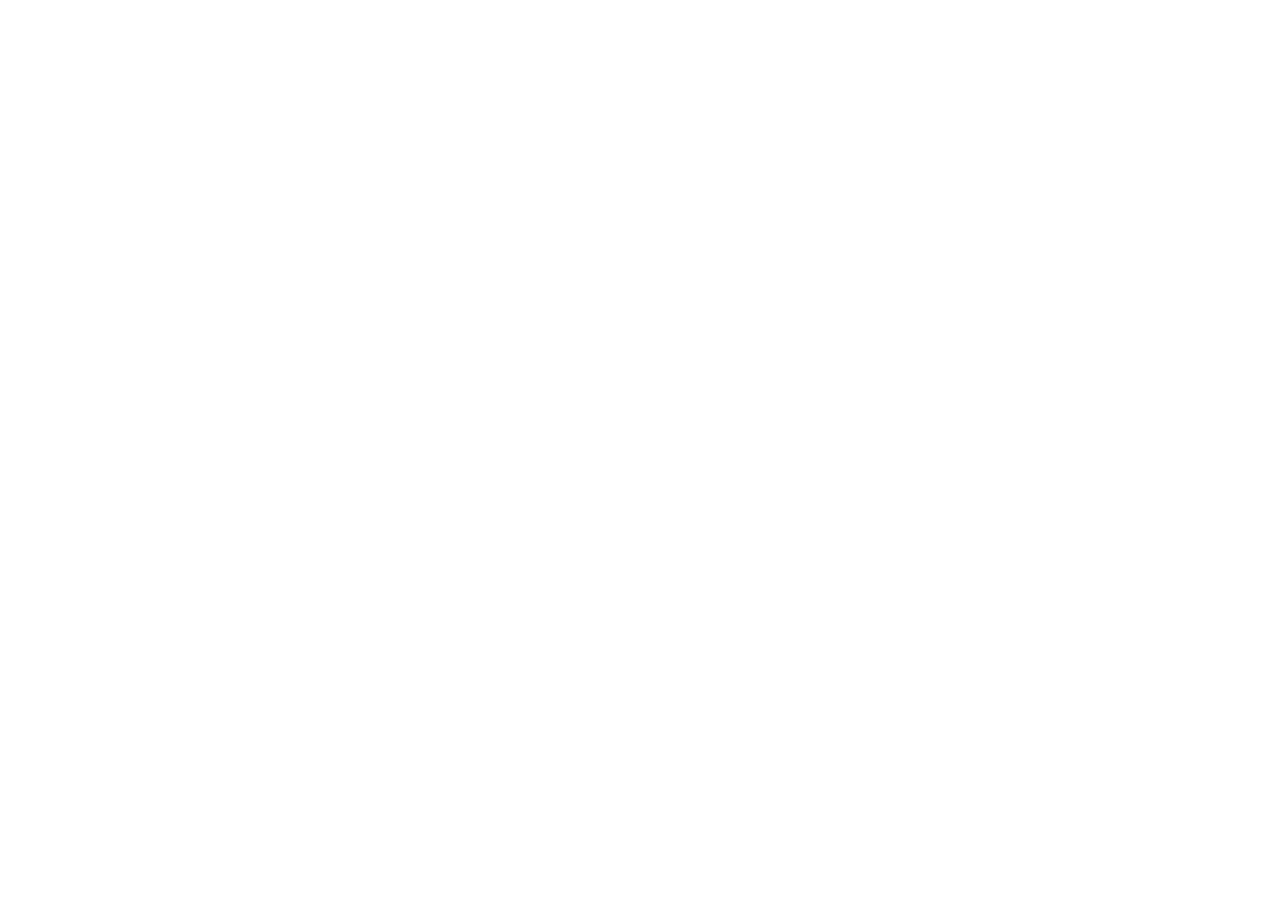
==== commit 09fc2bbd: "Site en une page: qui je suis, puis six réalisations en grandes bandes photo - Une seule page: prése" ====
--- a/catalogue.html
+++ b/catalogue.html
@@ -1,746 +1,13 @@
 <!DOCTYPE html>
 <html lang="fr">
 <head>
-    <meta charset="UTF-8">
-    <meta name="viewport" content="width=device-width, initial-scale=1.0">
-    <title>Catalogue - IA Lorient | Des outils que vous possédez, sans abonnement</title>
-    <meta name="description" content="Des outils déjà construits, que j'adapte à votre activité et que vous achetez une seule fois. Site web, boutons GoHighLevel, mise en place HubSpot, suivi client pour coachs, boutique e-commerce générée. Aucun abonnement.">
-    <link rel="canonical" href="https://ia-lorient.fr/catalogue.html">
-    <meta property="og:title" content="Le catalogue : des outils que vous achetez une fois, et que vous possédez.">
-    <meta property="og:description" content="Les logiciels qu'on vous loue au mois, je vous les vends en propriété. Construits, adaptés à votre activité, à vous pour de bon.">
-    <meta property="og:type" content="website">
-    <meta property="og:url" content="https://ia-lorient.fr/catalogue.html">
-    <meta property="og:image" content="https://ia-lorient.fr/2_site_bg.png">
-    <meta property="og:locale" content="fr_FR">
-    <meta name="color-scheme" content="light">
-    <meta name="darkreader-lock">
-    <link rel="stylesheet" href="fonts/fonts.css">
-    <style>
-        :root {
-            --paper: #f6f7f4;
-            --panel: #eceee8;
-            --ink: #182420;
-            --muted: #4a554f;
-            --line: #d8dbd3;
-            --fern: #588157;
-            --hunter: #3a5a40;
-            --pine: #344e41;
-            --paper-on-dark: #dad7cd;
-        }
-        * { margin: 0; padding: 0; box-sizing: border-box; }
-        html { scroll-behavior: smooth; }
-        body {
-            font-family: 'Schibsted Grotesk', system-ui, sans-serif;
-            background: var(--paper);
-            color: var(--ink);
-            line-height: 1.6;
-            font-size: 17px;
-        }
-        a { color: var(--fern); text-underline-offset: 3px; }
-        a:focus-visible, button:focus-visible, summary:focus-visible { outline: 2px solid var(--fern); outline-offset: 3px; }
-        .mono { font-family: 'IBM Plex Mono', monospace; }
-        .wrap { max-width: 1080px; margin: 0 auto; padding: 0 clamp(1.2rem, 4vw, 2rem); }
-
-        /* ── Header ─────────────────────────── */
-        header {
-            position: sticky; top: 0; z-index: 100;
-            background: rgba(246,247,244,0.92); backdrop-filter: blur(8px);
-            border-bottom: 1px solid var(--line);
-        }
-        .head-in {
-            max-width: 1080px; margin: 0 auto; padding: 0.8rem clamp(1.2rem, 4vw, 2rem);
-            display: flex; align-items: center; justify-content: space-between; gap: 1rem; flex-wrap: wrap;
-        }
-        .brand { font-weight: 700; color: var(--ink); text-decoration: none; font-size: 1.02rem; letter-spacing: -0.01em; }
-        .brand small { font-weight: 400; color: var(--muted); }
-        .head-right { display: flex; align-items: center; gap: clamp(0.9rem, 2.5vw, 1.8rem); }
-        .head-right nav { display: flex; gap: clamp(0.9rem, 2vw, 1.4rem); }
-        .head-right nav a { color: var(--muted); text-decoration: none; font-size: 0.95rem; font-weight: 500; }
-        .head-right nav a:hover { color: var(--ink); }
-        .head-right nav a.active { color: var(--ink); border-bottom: 2px solid var(--fern); padding-bottom: 2px; }
-        .head-tel { font-family: 'IBM Plex Mono', monospace; font-size: 0.88rem; color: var(--ink); text-decoration: none; }
-        .head-tel:hover { color: var(--hunter); }
-        @media (max-width: 640px) { .head-tel { display: none; } }
-
-        /* ── Hero ───────────────────────────── */
-        .hero { padding: clamp(3.5rem, 9vh, 6rem) 0 clamp(2.5rem, 6vh, 4rem); text-align: center; }
-        .hero h1 { margin-left: auto; margin-right: auto; }
-        .hero p.lead, .hero p.strong { margin-left: auto; margin-right: auto; }
-        .kicker { font-family: 'IBM Plex Mono', monospace; font-size: 0.82rem; color: var(--fern); font-weight: 600; margin-bottom: 1.1rem; }
-        h1 {
-            font-size: clamp(2rem, 4.6vw, 3.3rem); font-weight: 700; line-height: 1.06;
-            letter-spacing: -0.02em; max-width: 21ch; text-wrap: balance; margin-bottom: 1.2rem;
-        }
-        .hero p.lead { font-size: clamp(1.02rem, 1.6vw, 1.2rem); color: var(--muted); max-width: 56ch; margin-bottom: 0.7rem; }
-        .hero p.strong { font-weight: 500; color: var(--ink); max-width: 56ch; margin-bottom: 2rem; }
-        .hero p.strong b { color: var(--hunter); }
-
-        .btn {
-            display: inline-block; background: var(--hunter); color: #fff;
-            padding: 0.85rem 1.7rem; border-radius: 6px; text-decoration: none;
-            font-weight: 500; font-size: 1rem; transition: background 0.3s;
-        }
-        .btn:hover { background: var(--fern); }
-        .btn-light { background: var(--paper); color: var(--pine); }
-        .btn-light:hover { background: #fff; }
-        .contact-line { margin-top: 1rem; font-family: 'IBM Plex Mono', monospace; font-size: 0.85rem; color: var(--muted); }
-        .contact-line a { color: var(--muted); text-decoration: none; }
-        .contact-line a:hover { color: var(--ink); }
-
-        /* ── Ligne repères ──────────────────── */
-        .marks { border-top: 1px solid var(--line); border-bottom: 1px solid var(--line); }
-        .marks-in {
-            max-width: 1080px; margin: 0 auto; padding: 0.85rem clamp(1.2rem, 4vw, 2rem);
-            display: flex; flex-wrap: wrap; gap: 0.4rem 2.2rem;
-            font-family: 'IBM Plex Mono', monospace; font-size: 0.8rem; color: var(--muted);
-        }
-
-        /* ── Sections produit ───────────────── */
-        section { padding: clamp(2.8rem, 7vh, 4.5rem) 0; }
-        section + section { border-top: 1px solid var(--line); }
-        .sec-label { font-family: 'IBM Plex Mono', monospace; font-size: 0.82rem; color: var(--fern); font-weight: 600; margin-bottom: 0.9rem; }
-        h2 { font-size: clamp(1.5rem, 3vw, 2.1rem); font-weight: 700; letter-spacing: -0.015em; margin-bottom: 0.8rem; text-wrap: balance; }
-        .sec-lead { color: var(--muted); max-width: 60ch; margin-bottom: 2rem; }
-
-        .prod { display: grid; grid-template-columns: minmax(0, 3fr) minmax(0, 2fr); gap: clamp(1.5rem, 4vw, 3.5rem); align-items: start; }
-        @media (max-width: 780px) { .prod { grid-template-columns: 1fr; } }
-        .prod h3 { font-size: clamp(1.3rem, 2.4vw, 1.7rem); font-weight: 700; letter-spacing: -0.01em; margin-bottom: 0.7rem; }
-        .prod .desc { color: var(--muted); margin-bottom: 1.1rem; max-width: 58ch; }
-        .prod .desc b { color: var(--ink); font-weight: 600; }
-        .prod ul.incl { list-style: none; margin: 0 0 1.6rem; }
-        .prod ul.incl li { padding: 0.45rem 0 0.45rem 1.4rem; position: relative; color: var(--ink); font-size: 0.97rem; border-top: 1px solid var(--line); }
-        .prod ul.incl li:first-child { border-top: 0; }
-        .prod ul.incl li::before { content: "–"; position: absolute; left: 0; color: var(--fern); }
-
-        .pricebox { background: var(--panel); border: 1px solid var(--line); border-radius: 8px; padding: 1.5rem; }
-        .pricebox .plabel { font-family: 'IBM Plex Mono', monospace; font-size: 0.78rem; color: var(--muted); margin-bottom: 0.3rem; }
-        .pricebox .price { font-family: 'IBM Plex Mono', monospace; font-size: clamp(1.5rem, 3vw, 2rem); font-weight: 600; color: var(--hunter); line-height: 1.2; }
-        .pricebox .ponce { font-size: 0.95rem; color: var(--ink); font-weight: 500; margin-bottom: 1.1rem; }
-        table.compare { width: 100%; border-collapse: collapse; font-size: 0.92rem; margin-bottom: 1.3rem; }
-        table.compare td { padding: 0.6rem 0.2rem; border-top: 1px solid var(--line); vertical-align: top; }
-        table.compare td:first-child { color: var(--muted); width: 42%; padding-right: 0.8rem; }
-        table.compare td:last-child { color: var(--ink); }
-        table.compare tr.win td:last-child { font-weight: 600; color: var(--hunter); }
-        .pricebox .btn { width: 100%; text-align: center; }
-        @media (min-width: 781px) {
-            .prod { row-gap: 1.4rem; }
-            .prod > div:first-child { grid-column: 1; grid-row: 1; }
-            .prod > .pricebox { grid-column: 2; grid-row: 1 / span 2; position: sticky; top: 84px; }
-            .prod > .gallery { grid-column: 1; grid-row: 2; }
-        }
-
-        /* ── Galerie d'exemples ─────────────── */
-        .gallery { margin-bottom: 0.4rem; }
-        .gallery .g-label { font-family: 'IBM Plex Mono', monospace; font-size: 0.78rem; color: var(--fern); font-weight: 600; margin-bottom: 0.6rem; }
-        .gallery .g-grid { display: grid; gap: 0.8rem; grid-template-columns: minmax(0, 1fr); }
-        .gallery.multi .g-grid { grid-template-columns: repeat(2, minmax(0, 1fr)); }
-        .gallery.multi figure:first-child:nth-last-child(odd) { grid-column: 1 / -1; }
-        .gallery figure { margin: 0; }
-        .gallery button { display: block; width: 100%; padding: 0; border: 1px solid var(--line); border-radius: 8px; overflow: hidden; background: var(--panel); cursor: zoom-in; }
-        .gallery img { display: block; width: 100%; height: auto; aspect-ratio: 16 / 10; object-fit: cover; transition: transform 0.3s; }
-        .gallery button:hover img { transform: scale(1.02); }
-        .gallery figcaption { font-size: 0.85rem; color: var(--muted); margin-top: 0.4rem; line-height: 1.45; }
-        .lb { position: relative; width: min(1200px, 94vw); margin: 0; }
-        .lb img { display: block; width: auto; max-width: 100%; height: auto; max-height: 82vh; margin: 0 auto; border-radius: 10px; box-shadow: 0 24px 70px rgba(24,36,32,0.35); }
-        .lb figcaption { color: #fff; text-align: center; margin-top: 0.8rem; font-size: 0.95rem; }
-        .lb .lb-close { position: absolute; top: -2.6rem; right: 0; background: transparent; border: 0; color: #fff; font-size: 2rem; line-height: 1; cursor: pointer; padding: 0.2rem 0.4rem; }
-
-        /* ── Étapes ─────────────────────────── */
-        ol.steps { list-style: none; counter-reset: st; max-width: 720px; }
-        ol.steps li { counter-increment: st; padding: 1.1rem 0 1.1rem 3.4rem; position: relative; border-top: 1px solid var(--line); }
-        ol.steps li:first-child { border-top: 0; }
-        ol.steps li::before {
-            content: "0" counter(st); position: absolute; left: 0; top: 1.15rem;
-            font-family: 'IBM Plex Mono', monospace; font-size: 0.95rem; font-weight: 600; color: var(--fern);
-        }
-        ol.steps li b { font-weight: 600; }
-        ol.steps li span { color: var(--muted); }
-
-        /* ── FAQ ────────────────────────────── */
-        .faq { max-width: 720px; }
-        details { border-top: 1px solid var(--line); }
-        details:last-child { border-bottom: 1px solid var(--line); }
-        summary { cursor: pointer; padding: 1rem 0; font-weight: 600; font-size: 1.02rem; list-style: none; position: relative; padding-right: 2rem; }
-        summary::-webkit-details-marker { display: none; }
-        summary::after { content: "+"; position: absolute; right: 0.2rem; top: 0.9rem; font-family: 'IBM Plex Mono', monospace; color: var(--fern); font-size: 1.1rem; }
-        details[open] summary::after { content: "–"; }
-        details .a { padding: 0 0 1.2rem; color: var(--muted); max-width: 62ch; }
-
-        /* ── Bloc final sombre ──────────────── */
-        .final { background: var(--pine); color: var(--paper-on-dark); }
-        .final-in { max-width: 1080px; margin: 0 auto; padding: clamp(3rem, 8vh, 5rem) clamp(1.2rem, 4vw, 2rem) 2.2rem; }
-        .final h2 { color: #fff; margin-bottom: 0.6rem; }
-        .final p { max-width: 56ch; margin-bottom: 1.8rem; color: var(--paper-on-dark); }
-        .final .contact-line { color: var(--paper-on-dark); }
-        .final .contact-line a { color: var(--paper-on-dark); }
-        .final .contact-line a:hover { color: #fff; }
-        .foot {
-            border-top: 1px solid rgba(218,215,205,0.25); margin-top: 2.6rem; padding-top: 1.3rem;
-            display: flex; justify-content: space-between; flex-wrap: wrap; gap: 0.5rem;
-            font-size: 0.82rem; color: rgba(218,215,205,0.75);
-        }
-        .foot a { color: rgba(218,215,205,0.75); text-decoration: none; }
-        .foot a:hover { color: #fff; }
-
-        /* ── Modal contact ──────────────────── */
-        .modal-overlay { position: fixed; inset: 0; background: rgba(24,36,32,0.55); backdrop-filter: blur(3px); display: none; align-items: center; justify-content: center; padding: 1.5rem; z-index: 500; }
-        .modal-overlay.open { display: flex; }
-        .modal { background: var(--paper); border: 1px solid var(--line); border-radius: 12px; max-width: 460px; width: 100%; padding: clamp(1.6rem, 4vw, 2.3rem); box-shadow: 0 24px 70px rgba(24,36,32,0.28); position: relative; }
-        .modal h3 { font-size: 1.35rem; font-weight: 700; letter-spacing: -0.01em; margin-bottom: 0.6rem; padding-right: 1.5rem; }
-        .modal .m-intro { color: var(--muted); font-size: 0.97rem; margin-bottom: 1.4rem; }
-        .modal .contact-block { background: var(--panel); border: 1px solid var(--line); border-radius: 8px; padding: 0.4rem 1.1rem; margin-bottom: 1.2rem; }
-        .modal .cb-row { display: flex; align-items: center; justify-content: space-between; gap: 0.8rem; padding: 0.85rem 0; }
-        .modal .cb-row + .cb-row { border-top: 1px solid var(--line); }
-        .modal .cb-label { font-family: 'IBM Plex Mono', monospace; font-size: 0.7rem; color: var(--muted); text-transform: uppercase; letter-spacing: 0.04em; margin-bottom: 0.15rem; }
-        .modal .cb-val { font-family: 'IBM Plex Mono', monospace; font-size: 0.95rem; color: var(--ink); font-weight: 600; }
-        .modal .copy-btn { flex-shrink: 0; background: transparent; border: 1px solid var(--line); color: var(--hunter); border-radius: 6px; padding: 0.45rem 0.9rem; font-size: 0.85rem; font-weight: 600; cursor: pointer; text-decoration: none; transition: all 0.2s; font-family: inherit; }
-        .modal .copy-btn:hover { background: var(--panel); border-color: var(--fern); }
-        .modal .copy-btn.done { background: var(--fern); color: #fff; border-color: var(--fern); }
-        .modal .m-open { display: block; width: 100%; text-align: center; }
-        .modal .m-note { font-size: 0.83rem; color: var(--muted); margin-top: 1.1rem; line-height: 1.55; }
-        .modal .m-close { position: absolute; top: 0.9rem; right: 1rem; background: transparent; border: 0; font-size: 1.6rem; line-height: 1; color: var(--muted); cursor: pointer; padding: 0.2rem 0.4rem; }
-        .modal .m-close:hover { color: var(--ink); }
-        @media (prefers-reduced-motion: no-preference) { .modal-overlay.open .modal { animation: modal-in 0.22s ease; } }
-        @keyframes modal-in { from { opacity: 0; transform: translateY(12px); } to { opacity: 1; transform: none; } }
-    </style>
-    <script type="application/ld+json">
-{
-    "@context": "https://schema.org",
-    "@type": "FAQPage",
-    "mainEntity": [
-        {
-            "@type": "Question",
-            "name": "Qui possède quoi, exactement ?",
-            "acceptedAnswer": {
-                "@type": "Answer",
-                "text": "Vous. Le site ou l'outil est installé sur vos comptes, à votre nom. Si on arrête de travailler ensemble demain, tout continue de fonctionner et tout reste chez vous."
-            }
-        },
-        {
-            "@type": "Question",
-            "name": "Et si ça casse un jour ?",
-            "acceptedAnswer": {
-                "@type": "Answer",
-                "text": "Les corrections de ce que j'ai livré sont incluses : si quelque chose ne marche pas comme convenu, je le répare, sans facturer. Les petites retouches courantes sont comprises aussi. Seules les évolutions importantes font l'objet d'un devis, annoncé avant, jamais après."
-            }
-        },
-        {
-            "@type": "Question",
-            "name": "C'est vraiment sans abonnement ?",
-            "acceptedAnswer": {
-                "@type": "Answer",
-                "text": "Oui. Vous me payez une fois, pour le travail. Il peut rester des coûts d'hébergement à votre nom selon votre cas (souvent zéro ou quelques euros par mois, chez l'hébergeur, pas chez moi). Je vous dis lesquels avant de commencer, noir sur blanc."
-            }
-        },
-        {
-            "@type": "Question",
-            "name": "Mon activité est particulière, ça marchera chez moi ?",
-            "acceptedAnswer": {
-                "@type": "Answer",
-                "text": "C'est le principe du catalogue : la base existe et fonctionne déjà, et je l'adapte à votre façon de travailler. Si votre besoin est trop éloigné de ce que je sais bien faire, je vous le dis franchement au premier échange."
-            }
-        }
-    ]
-}
-    </script>
-    <script type="application/ld+json">
-{
-    "@context": "https://schema.org",
-    "@type": "ItemList",
-    "itemListElement": [
-        {
-            "@type": "Product",
-            "position": 1,
-            "name": "Votre propre site web",
-            "description": "Un site web propre et rapide, à votre nom, hébergé sur votre compte, sans abonnement. Vous le possédez pour de bon.",
-            "brand": {
-                "@type": "Brand",
-                "name": "IA Lorient"
-            },
-            "offers": {
-                "@type": "Offer",
-                "priceCurrency": "EUR",
-                "price": "350",
-                "priceSpecification": {
-                    "@type": "PriceSpecification",
-                    "priceCurrency": "EUR",
-                    "minPrice": "350",
-                    "valueAddedTaxIncluded": false
-                },
-                "availability": "https://schema.org/InStock",
-                "seller": {
-                    "@type": "Person",
-                    "name": "Paul Giunta"
-                }
-            }
-        },
-        {
-            "@type": "Product",
-            "position": 2,
-            "name": "Boutons d'action dans GoHighLevel",
-            "description": "Des boutons sur la fiche de vos clients dans GoHighLevel pour changer un statut, enregistrer une action ou lancer un suivi en un clic. Payé une fois, adapté à votre CRM, sans abonnement.",
-            "brand": {
-                "@type": "Brand",
-                "name": "IA Lorient"
-            },
-            "offers": {
-                "@type": "Offer",
-                "priceCurrency": "EUR",
-                "price": "300",
-                "availability": "https://schema.org/InStock",
-                "seller": {
-                    "@type": "Person",
-                    "name": "Paul Giunta"
-                }
-            }
-        },
-        {
-            "@type": "Product",
-            "position": 3,
-            "name": "Mise en place HubSpot : le CRM qui vous dit quoi faire le matin",
-            "description": "Votre CRM organisé pour savoir chaque matin qui relancer, pourquoi, et où en est chaque échange : groupes, tableau du matin, suivi des mails, pipeline, modèles et guide. Payé une fois, sans abonnement chez moi.",
-            "brand": {
-                "@type": "Brand",
-                "name": "IA Lorient"
-            },
-            "offers": {
-                "@type": "Offer",
-                "priceCurrency": "EUR",
-                "price": "400",
-                "availability": "https://schema.org/InStock",
-                "seller": {
-                    "@type": "Person",
-                    "name": "Paul Giunta"
-                }
-            }
-        },
-        {
-            "@type": "Product",
-            "position": 4,
-            "name": "Suivi client automatisé pour coachs",
-            "description": "Inscription, programme personnalisé en PDF envoyé sur WhatsApp, bilans hebdomadaires. Sur devis après une conversation, à partir de 2000 EUR.",
-            "brand": {
-                "@type": "Brand",
-                "name": "IA Lorient"
-            },
-            "offers": {
-                "@type": "Offer",
-                "priceCurrency": "EUR",
-                "price": "2000",
-                "priceSpecification": {
-                    "@type": "PriceSpecification",
-                    "priceCurrency": "EUR",
-                    "minPrice": "2000",
-                    "valueAddedTaxIncluded": false
-                },
-                "availability": "https://schema.org/InStock",
-                "seller": {
-                    "@type": "Person",
-                    "name": "Paul Giunta"
-                }
-            }
-        },
-        {
-            "@type": "Product",
-            "position": 5,
-            "name": "Boutique e-commerce générée",
-            "description": "Boutique Shopify complète générée à partir de quelques documents, fiches et photos par couleur. Sur devis après une conversation, à partir de 2500 EUR.",
-            "brand": {
-                "@type": "Brand",
-                "name": "IA Lorient"
-            },
-            "offers": {
-                "@type": "Offer",
-                "priceCurrency": "EUR",
-                "price": "2500",
-                "priceSpecification": {
-                    "@type": "PriceSpecification",
-                    "priceCurrency": "EUR",
-                    "minPrice": "2500",
-                    "valueAddedTaxIncluded": false
-                },
-                "availability": "https://schema.org/InStock",
-                "seller": {
-                    "@type": "Person",
-                    "name": "Paul Giunta"
-                }
-            }
-        }
-    ]
-}
-    </script>
+<meta charset="UTF-8">
+<meta name="viewport" content="width=device-width, initial-scale=1.0">
+<meta http-equiv="refresh" content="0; url=https://ia-lorient.fr/#realisations">
+<link rel="canonical" href="https://ia-lorient.fr/">
+<meta name="robots" content="noindex">
+<title>IA Lorient · Réalisations</title>
+<style>body{background:#0E1A2B;color:#E9EDF3;font-family:system-ui,sans-serif;padding:40px 16px}a{color:#D6B074}</style>
 </head>
-<body>
-
-<header>
-    <div class="head-in">
-        <a class="brand" href="/">IA Lorient <small>· Paul Giunta</small></a>
-        <div class="head-right">
-            <nav>
-                <a href="/">Automatisation</a>
-                <a href="/catalogue.html" class="active">Catalogue</a>
-            </nav>
-            <a class="head-tel" href="tel:+33652759581">06 52 75 95 81</a>
-        </div>
-    </div>
-</header>
-
-<div class="hero wrap">
-    <p class="kicker">Catalogue · propriété, pas location</p>
-    <h1>Des outils que vous achetez une fois. Et que vous possédez.</h1>
-    <p class="lead">Ces outils existent déjà&nbsp;: je les ai construits pour de vrais clients, ils tournent tous les jours. Je les adapte à votre activité, vous les payez une seule fois, et ils sont à vous.</p>
-    <p class="strong">Pas d'abonnement, pas de location, <b>pas de dépendance</b>.</p>
-    <p class="contact-line"><a href="mailto:paulgiunta@ia-lorient.fr">paulgiunta@ia-lorient.fr</a> &nbsp;·&nbsp; <a href="tel:+33652759581">06 52 75 95 81</a></p>
-</div>
-
-<div class="marks">
-    <div class="marks-in">
-        <span>payé une fois, à vous pour de bon</span>
-        <span>adapté à votre activité</span>
-        <span>aucun abonnement</span>
-        <span>Lorient, Bretagne Sud</span>
-    </div>
-</div>
-
-<section id="site-web">
-    <div class="wrap">
-        <p class="sec-label">Produit 01</p>
-        <div class="prod">
-            <div>
-                <h3>Votre propre site web</h3>
-                <p class="desc">Un site propre et rapide, à votre nom, hébergé sur votre compte. Pas de constructeur à abonnement&nbsp;: un site que <b>vous possédez pour de bon</b>, livré avec de quoi le faire évoluer vous-même.</p>
-                <ul class="incl">
-                    <li>Conçu à partir de votre activité réelle, pas d'un gabarit générique</li>
-                    <li>Hébergé sur votre propre compte&nbsp;: vous gardez les clés</li>
-                    <li>Livré avec un guide simple pour les modifications courantes</li>
-                    <li>Corrections incluses après la livraison</li>
-                </ul>
-            </div>
-            <div class="pricebox">
-                <p class="plabel">tarif</p>
-                <p class="price">à partir de 350&nbsp;&euro;</p>
-                <p class="ponce">une seule fois</p>
-                <table class="compare">
-                    <tr><td>Wix, WordPress géré</td><td>200 à 400&nbsp;&euro; par an, à vie, et le site ne vous appartient jamais vraiment</td></tr>
-                    <tr class="win"><td>Ici</td><td>payé une fois, le site est à vous, point</td></tr>
-                </table>
-                <a class="btn js-contact" data-product="Votre propre site web" href="mailto:paulgiunta@ia-lorient.fr?subject=Produit%20%3A%20Votre%20propre%20site%20web&amp;body=Bonjour%20Paul%2C%0D%0A%0D%0AMon%20activit%C3%A9%20%3A%20%0D%0AMon%20site%20actuel%20(si%20j'en%20ai%20un)%20%3A%20%0D%0AMon%20t%C3%A9l%C3%A9phone%20%3A%20">Ce produit m'intéresse</a>
-            </div>
-            <div class="gallery multi">
-                <p class="g-label">à quoi ça ressemble</p>
-                <div class="g-grid">
-                    <figure><button type="button" data-full="galerie/01a_site_osteo.webp"><img src="galerie/01a_site_osteo_m.webp" alt="Site d'un cabinet d'ostéopathie fictif, avec ses créneaux de rendez-vous" width="960" height="600" loading="lazy"></button><figcaption>Le site d'un cabinet, avec ses créneaux de rendez-vous (exemple fictif)</figcaption></figure>
-                    <figure><button type="button" data-full="galerie/01b_site_electricien_mobile.webp"><img src="galerie/01b_site_electricien_mobile_m.webp" alt="Site d'un électricien fictif sur téléphone, avec appel et demande de devis" width="960" height="600" loading="lazy"></button><figcaption>Un artisan sur téléphone : appel en un geste, devis en trois questions (exemple fictif)</figcaption></figure>
-                </div>
-            </div>
-        </div>
-    </div>
-</section>
-
-<section id="boutons-crm">
-    <div class="wrap">
-        <p class="sec-label">Produit 02</p>
-        <div class="prod">
-            <div>
-                <h3>Boutons d'action dans GoHighLevel</h3>
-                <p class="desc">Des boutons directement sur la fiche de vos clients, dans GoHighLevel&nbsp;: changer un statut, enregistrer une action, lancer un suivi. <b>Un clic</b>, au lieu des allers-retours et des copier-coller.</p>
-                <ul class="incl">
-                    <li>Installé dans votre compte GoHighLevel, sans changer d'outil</li>
-                    <li>Boutons définis avec vous, selon votre façon de travailler</li>
-                    <li>Déjà en production chez un client&nbsp;: ce n'est pas un prototype</li>
-                    <li>Corrections incluses après la livraison</li>
-                </ul>
-            </div>
-            <div class="pricebox">
-                <p class="plabel">tarif</p>
-                <p class="price">300&nbsp;&euro;</p>
-                <p class="ponce">une seule fois, adapté à votre compte GoHighLevel</p>
-                <table class="compare">
-                    <tr><td>En location ailleurs</td><td>autour de 300&nbsp;&euro; par mois, en abonnement, pour toujours</td></tr>
-                    <tr class="win"><td>Ici</td><td>300&nbsp;&euro; une fois, et l'outil est à vous</td></tr>
-                </table>
-                <p style="font-size:0.85rem;color:var(--muted);margin-bottom:1.1rem;">Des adaptations plus poussées&nbsp;? On en parle, et le prix est fixé avant de commencer.</p>
-                <a class="btn js-contact" data-product="Boutons d'action dans GoHighLevel" href="mailto:paulgiunta@ia-lorient.fr?subject=Produit%20%3A%20Boutons%20GoHighLevel&amp;body=Bonjour%20Paul%2C%0D%0A%0D%0AMon%20CRM%20%3A%20%0D%0ACe%20que%20je%20voudrais%20g%C3%A9rer%20en%20un%20clic%20%3A%20%0D%0AMon%20t%C3%A9l%C3%A9phone%20%3A%20">Ce produit m'intéresse</a>
-            </div>
-            <div class="gallery">
-                <p class="g-label">à quoi ça ressemble</p>
-                <div class="g-grid">
-                    <figure><button type="button" data-full="galerie/02_crm_boutons.webp"><img src="galerie/02_crm_boutons_m.webp" alt="Fiche d'un contact dans GoHighLevel avec le bouton Outcome ouvert sur la liste des statuts" width="960" height="600" loading="lazy"></button><figcaption>Le bouton « Outcome » : un clic change le statut et fait avancer l'opportunité dans le pipeline (exemple fictif)</figcaption></figure>
-                </div>
-            </div>
-        </div>
-    </div>
-</section>
-
-<section id="crm-du-matin">
-    <div class="wrap">
-        <p class="sec-label">Produit 03</p>
-        <div class="prod">
-            <div>
-                <h3>Mise en place HubSpot&nbsp;: le CRM qui vous dit quoi faire le matin</h3>
-                <p class="desc">Vous ouvrez votre CRM et tout est déjà là&nbsp;: qui relancer aujourd'hui, pourquoi ce contact compte, où en est l'échange, quand vous lui avez écrit pour la dernière fois. <b>Plus de listes Excel ni de mémoire</b>&nbsp;: la prochaine étape ne se perd plus.</p>
-                <ul class="incl">
-                    <li>Vos contacts rangés par groupes, avec la raison de leur présence</li>
-                    <li>Un tableau du matin&nbsp;: tâches du jour, réponses à traiter, opportunités qui dorment</li>
-                    <li>Vos mails suivis tout seuls, un pipeline clair, vos modèles de mails prêts</li>
-                    <li>Un guide d'une page pour votre routine du matin</li>
-                    <li>Déjà en place chez un client&nbsp;: ce n'est pas un prototype</li>
-                </ul>
-            </div>
-            <div class="pricebox">
-                <p class="plabel">tarif</p>
-                <p class="price">400&nbsp;&euro;</p>
-                <p class="ponce">une seule fois, dans votre compte HubSpot</p>
-                <table class="compare">
-                    <tr><td>Ailleurs</td><td>un intégrateur facturé à la journée, ou un outil de plus à payer chaque mois</td></tr>
-                    <tr class="win"><td>Ici</td><td>400&nbsp;&euro; une fois, dans votre HubSpot</td></tr>
-                </table>
-                <p style="font-size:0.85rem;color:var(--muted);margin-bottom:1.1rem;">Mise en place dans HubSpot, y compris sa version gratuite. L'abonnement éventuel à HubSpot reste chez l'éditeur, pas chez moi.</p>
-                <a class="btn js-contact" data-product="Mise en place HubSpot : le CRM du matin" href="mailto:paulgiunta@ia-lorient.fr?subject=Produit%20%3A%20Mise%20en%20place%20HubSpot&amp;body=Bonjour%20Paul%2C%0D%0A%0D%0AMon%20CRM%20actuel%20%3A%20%0D%0ACe%20que%20je%20perds%20de%20vue%20aujourd%27hui%20%3A%20%0D%0AMon%20t%C3%A9l%C3%A9phone%20%3A%20">Ce produit m'intéresse</a>
-            </div>
-        </div>
-    </div>
-</section>
-
-<section id="suivi-coachs">
-    <div class="wrap">
-        <p class="sec-label">Produit 04</p>
-        <div class="prod">
-            <div>
-                <h3>Suivi client automatisé pour coachs</h3>
-                <p class="desc">Chaque nouvelle inscription devient un programme personnalisé, mis en page et envoyé automatiquement sur WhatsApp, puis un bilan chaque semaine. <b>Vous accueillez plus de clients</b> sans passer vos soirées à écrire.</p>
-                <ul class="incl">
-                    <li>Formulaire d'inscription relié à votre suivi client</li>
-                    <li>Programmes et bilans rédigés par IA dans votre méthode, relus avant envoi</li>
-                    <li>Documents PDF à vos couleurs, envoyés au bon client</li>
-                    <li>Déjà en production chez un coach&nbsp;: plus de 400 clients suivis</li>
-                </ul>
-            </div>
-            <div class="pricebox">
-                <p class="plabel">tarif, à partir de</p>
-                <p class="price">2&nbsp;000&nbsp;&euro;</p>
-                <p class="ponce">prix de départ payé par un client, le vôtre est fixé ensemble</p>
-                <table class="compare">
-                    <tr><td>Ailleurs</td><td>une équipe pour rédiger chaque programme, ou une plateforme au mois qui ne connaît pas votre méthode</td></tr>
-                    <tr class="win"><td>Ici</td><td>un système qui tourne déjà chez un client, adapté à votre activité, et qui est à vous</td></tr>
-                </table>
-                <p style="font-size:0.85rem;color:var(--muted);margin-bottom:1.1rem;">Tout commence par une conversation&nbsp;: on regarde votre méthode et votre volume, puis le prix est fixé avant de commencer.</p>
-                <a class="btn js-contact" data-product="Suivi client automatisé pour coachs" href="mailto:paulgiunta@ia-lorient.fr?subject=Produit%20%3A%20Suivi%20client%20pour%20coachs&amp;body=Bonjour%20Paul%2C%0D%0A%0D%0AMon%20activit%C3%A9%20de%20coaching%20%3A%20%0D%0ANombre%20de%20clients%20suivis%20%3A%20%0D%0AMon%20t%C3%A9l%C3%A9phone%20%3A%20">Parlons-en</a>
-            </div>
-            <div class="gallery">
-                <p class="g-label">à quoi ça ressemble</p>
-                <div class="g-grid">
-                    <figure><button type="button" data-full="galerie/04a_coach_whatsapp_pdf.webp"><img src="galerie/04a_coach_whatsapp_pdf_m.webp" alt="Conversation WhatsApp d'un coach fictif et programme personnalisé en PDF" width="960" height="600" loading="lazy"></button><figcaption>Le programme part sur WhatsApp, le bilan revient le vendredi (exemple fictif)</figcaption></figure>
-                </div>
-            </div>
-        </div>
-    </div>
-</section>
-
-<section id="boutique-generee">
-    <div class="wrap">
-        <p class="sec-label">Produit 05</p>
-        <div class="prod">
-            <div>
-                <h3>Boutique e-commerce générée</h3>
-                <p class="desc">Vous déposez quelques documents&nbsp;: une page qui vous plaît, une fiche produit, le ton de votre marque. Le moteur monte une boutique Shopify complète, puis <b>chaque produit rangé reçoit sa fiche, ses photos par couleur et ses images traduites</b>.</p>
-                <ul class="incl">
-                    <li>Pages, collections et version mobile construites à partir de vos références</li>
-                    <li>Fiches produits rédigées dans la langue de votre boutique</li>
-                    <li>Photo studio et photo portée pour chaque couleur</li>
-                    <li>Déjà en production chez une équipe e-commerce</li>
-                </ul>
-            </div>
-            <div class="pricebox">
-                <p class="plabel">tarif, à partir de</p>
-                <p class="price">2&nbsp;500&nbsp;&euro;</p>
-                <p class="ponce">prix de départ payé par un client, le vôtre est fixé ensemble</p>
-                <table class="compare">
-                    <tr><td>Ailleurs</td><td>des jours de montage par boutique, et des fiches produits écrites une par une</td></tr>
-                    <tr class="win"><td>Ici</td><td>un système qui tourne déjà chez un client, adapté à votre activité, et qui est à vous</td></tr>
-                </table>
-                <p style="font-size:0.85rem;color:var(--muted);margin-bottom:1.1rem;">Tout commence par une conversation&nbsp;: nombre de boutiques, langues, volume de produits, puis le prix est fixé avant de commencer. L'abonnement Shopify et les frais d'IA restent à votre nom.</p>
-                <a class="btn js-contact" data-product="Boutique e-commerce générée" href="mailto:paulgiunta@ia-lorient.fr?subject=Produit%20%3A%20Boutique%20e-commerce%20g%C3%A9n%C3%A9r%C3%A9e&amp;body=Bonjour%20Paul%2C%0D%0A%0D%0AMa%20boutique%20ou%20mon%20projet%20%3A%20%0D%0ANombre%20de%20boutiques%20et%20de%20produits%20%3A%20%0D%0AMon%20t%C3%A9l%C3%A9phone%20%3A%20">Parlons-en</a>
-            </div>
-            <div class="gallery multi">
-                <p class="g-label">à quoi ça ressemble</p>
-                <div class="g-grid">
-                    <figure><button type="button" data-full="galerie/05b_boutique_accueil.webp"><img src="galerie/05b_boutique_accueil_m.webp" alt="Page d'accueil d'une boutique en ligne montée avec le moteur, nom de la marque masqué" width="960" height="600" loading="lazy"></button><figcaption>Une boutique montée avec le moteur, en ligne aujourd'hui (nom masqué)</figcaption></figure>
-                    <figure><button type="button" data-full="galerie/05a_boutique_produit.webp"><img src="galerie/05a_boutique_produit_m.webp" alt="Fiche produit d'un sac avec une photo par couleur et des photos portées" width="960" height="600" loading="lazy"></button><figcaption>Une fiche produit : une photo par couleur, et des photos portées</figcaption></figure>
-                    <figure><button type="button" data-full="galerie/05c_boutique_mobile.webp"><img src="galerie/05c_boutique_mobile_m.webp" alt="La même boutique sur téléphone, accueil et fiche produit" width="960" height="600" loading="lazy"></button><figcaption>La même boutique sur téléphone</figcaption></figure>
-                </div>
-            </div>
-        </div>
-    </div>
-</section>
-
-<section>
-    <div class="wrap">
-        <p class="sec-label">La méthode</p>
-        <h2>Comment ça se passe</h2>
-        <p class="sec-lead">Pas de tunnel de vente, pas de devis à rallonge.</p>
-        <ol class="steps">
-            <li><b>Vous repérez un produit</b> qui vous parle dans le catalogue.</li>
-            <li><b>Vous me contactez</b> et vous me dites votre besoin, en deux lignes. <span>Je vous réponds vite, et on se parle.</span></li>
-            <li><b>On l'adapte ensemble.</b> <span>Je vous montre ce que je livre, et je l'ajuste à votre activité. Le prix exact est fixé à ce moment-là, avant de commencer.</span></li>
-            <li><b>Il est à vous.</b> <span>Pas d'abonnement, pas de dépendance, pas de mauvaise surprise.</span></li>
-        </ol>
-    </div>
-</section>
-
-<section>
-    <div class="wrap">
-        <p class="sec-label">Questions directes</p>
-        <h2>Ce que vous vous demandez sûrement</h2>
-        <div class="faq" style="margin-top: 1.6rem;">
-            <details>
-                <summary>Qui possède quoi, exactement&nbsp;?</summary>
-                <div class="a">Vous. Le site ou l'outil est installé sur vos comptes, à votre nom. Si on arrête de travailler ensemble demain, tout continue de fonctionner et tout reste chez vous.</div>
-            </details>
-            <details>
-                <summary>Et si ça casse un jour&nbsp;?</summary>
-                <div class="a">Les corrections de ce que j'ai livré sont incluses&nbsp;: si quelque chose ne marche pas comme convenu, je le répare, sans facturer. Les petites retouches courantes sont comprises aussi. Seules les évolutions importantes font l'objet d'un devis, annoncé avant, jamais après.</div>
-            </details>
-            <details>
-                <summary>C'est vraiment sans abonnement&nbsp;?</summary>
-                <div class="a">Oui. Vous me payez une fois, pour le travail. Il peut rester des coûts d'hébergement à votre nom selon votre cas (souvent zéro ou quelques euros par mois, chez l'hébergeur, pas chez moi). Je vous dis lesquels avant de commencer, noir sur blanc.</div>
-            </details>
-            <details>
-                <summary>Mon activité est particulière, ça marchera chez moi&nbsp;?</summary>
-                <div class="a">C'est le principe du catalogue&nbsp;: la base existe et fonctionne déjà, et je l'adapte à votre façon de travailler. Si votre besoin est trop éloigné de ce que je sais bien faire, je vous le dis franchement au premier échange.</div>
-            </details>
-        </div>
-    </div>
-</section>
-
-<div class="final">
-    <div class="final-in">
-        <h2>Un produit vous intéresse&nbsp;?</h2>
-        <p>Ou vous avez un besoin proche&nbsp;? Écrivez-moi ou appelez-moi, on en parle simplement. C'est moi qui réponds.</p>
-        <a class="btn btn-light js-contact" href="mailto:paulgiunta@ia-lorient.fr?subject=Catalogue">Contactez-moi</a>
-        <p class="contact-line"><a href="mailto:paulgiunta@ia-lorient.fr">paulgiunta@ia-lorient.fr</a> &nbsp;·&nbsp; <a href="tel:+33652759581">06 52 75 95 81</a></p>
-        <div class="foot">
-            <span>Paul Giunta · Lorient, Bretagne · <a href="tel:+33652759581">06 52 75 95 81</a></span>
-            <span><a href="/">ia-lorient.fr</a> · <a href="/mentions-legales.html">Mentions légales</a></span>
-        </div>
-    </div>
-</div>
-
-
-<div class="modal-overlay" id="contact-modal" role="dialog" aria-modal="true" aria-labelledby="cm-title">
-  <div class="modal">
-    <button class="m-close" id="cm-close" aria-label="Fermer">&times;</button>
-    <h3 id="cm-title">Vous voulez me contacter</h3>
-    <p class="m-intro" id="cm-intro">Écrivez-moi ou appelez-moi, je réponds vite. C'est moi qui réponds, pas un standard.</p>
-    <div class="contact-block">
-      <div class="cb-row">
-        <div><div class="cb-label">e-mail</div><div class="cb-val" id="cm-email">paulgiunta@ia-lorient.fr</div></div>
-        <button class="copy-btn" id="cm-copy" type="button">Copier</button>
-      </div>
-      <div class="cb-row">
-        <div><div class="cb-label">téléphone</div><div class="cb-val">06&nbsp;52&nbsp;75&nbsp;95&nbsp;81</div></div>
-        <a class="copy-btn" href="tel:+33652759581">Appeler</a>
-      </div>
-    </div>
-    <a class="btn m-open" id="cm-open" href="mailto:paulgiunta@ia-lorient.fr">Ouvrir mon logiciel de mail</a>
-    <p class="m-note">Si rien ne s'ouvre en cliquant, pas d'inquiétude&nbsp;: votre ordinateur n'a peut-être pas de logiciel de mail configuré. Copiez mon adresse ci-dessus et écrivez-moi depuis votre messagerie habituelle (Gmail, Outlook, etc.).</p>
-  </div>
-</div>
-<div class="modal-overlay" id="g-lightbox" role="dialog" aria-modal="true" aria-label="Exemple agrandi">
-  <figure class="lb">
-    <button class="lb-close" id="g-close" type="button" aria-label="Fermer">&times;</button>
-    <img id="g-img" alt="">
-    <figcaption id="g-cap"></figcaption>
-  </figure>
-</div>
-<script>
-(function () {
-  var email = 'paulgiunta@ia-lorient.fr';
-  var overlay = document.getElementById('contact-modal');
-  if (!overlay) return;
-  var title = document.getElementById('cm-title');
-  var intro = document.getElementById('cm-intro');
-  var openBtn = document.getElementById('cm-open');
-  var copyBtn = document.getElementById('cm-copy');
-  var closeBtn = document.getElementById('cm-close');
-  var lastFocus = null;
-
-  function openModal(product, mailto) {
-    lastFocus = document.activeElement;
-    if (product) {
-      title.textContent = 'Intéressé par : ' + product;
-      intro.textContent = 'Pour lancer votre projet, écrivez-moi ou appelez-moi. Je réponds vite, et c\'est moi directement.';
-    } else {
-      title.textContent = 'Vous voulez me contacter';
-      intro.textContent = 'Écrivez-moi ou appelez-moi, je réponds vite. C\'est moi qui réponds, pas un standard.';
-    }
-    openBtn.setAttribute('href', mailto || ('mailto:' + email));
-    copyBtn.textContent = 'Copier';
-    copyBtn.classList.remove('done');
-    overlay.classList.add('open');
-    closeBtn.focus();
-  }
-  function closeModal() {
-    overlay.classList.remove('open');
-    if (lastFocus) lastFocus.focus();
-  }
-
-  document.querySelectorAll('.js-contact').forEach(function (a) {
-    a.addEventListener('click', function (e) {
-      e.preventDefault();
-      openModal(a.getAttribute('data-product'), a.getAttribute('href'));
-    });
-  });
-  closeBtn.addEventListener('click', closeModal);
-  overlay.addEventListener('click', function (e) { if (e.target === overlay) closeModal(); });
-  document.addEventListener('keydown', function (e) { if (e.key === 'Escape' && overlay.classList.contains('open')) closeModal(); });
-
-  copyBtn.addEventListener('click', function () {
-    function ok() { copyBtn.textContent = 'Copié !'; copyBtn.classList.add('done'); }
-    if (navigator.clipboard && navigator.clipboard.writeText) {
-      navigator.clipboard.writeText(email).then(ok, function () { fallback(); });
-    } else { fallback(); }
-    function fallback() {
-      var t = document.createElement('textarea'); t.value = email; document.body.appendChild(t); t.select();
-      try { document.execCommand('copy'); ok(); } catch (err) {}
-      document.body.removeChild(t);
-    }
-  });
-})();
-(function () {
-  var lb = document.getElementById('g-lightbox');
-  if (!lb) return;
-  var img = document.getElementById('g-img');
-  var cap = document.getElementById('g-cap');
-  var closeBtn = document.getElementById('g-close');
-  var lastFocus = null;
-
-  function openLb(src, alt, text) {
-    lastFocus = document.activeElement;
-    img.src = src;
-    img.alt = alt;
-    cap.textContent = text;
-    lb.classList.add('open');
-    closeBtn.focus();
-  }
-  function closeLb() {
-    lb.classList.remove('open');
-    img.removeAttribute('src');
-    if (lastFocus) lastFocus.focus();
-  }
-
-  document.querySelectorAll('.gallery button[data-full]').forEach(function (b) {
-    b.addEventListener('click', function () {
-      var vignette = b.querySelector('img');
-      var legende = b.parentNode.querySelector('figcaption');
-      openLb(b.getAttribute('data-full'), vignette ? vignette.alt : '', legende ? legende.textContent : '');
-    });
-  });
-  closeBtn.addEventListener('click', closeLb);
-  lb.addEventListener('click', function (e) { if (e.target === lb) closeLb(); });
-  document.addEventListener('keydown', function (e) { if (e.key === 'Escape' && lb.classList.contains('open')) closeLb(); });
-})();
-</script>
-
-</body>
+<body><p>Le catalogue a rejoint la page d'accueil&nbsp;: <a href="https://ia-lorient.fr/#realisations">voir mes réalisations</a>.</p></body>
 </html>
